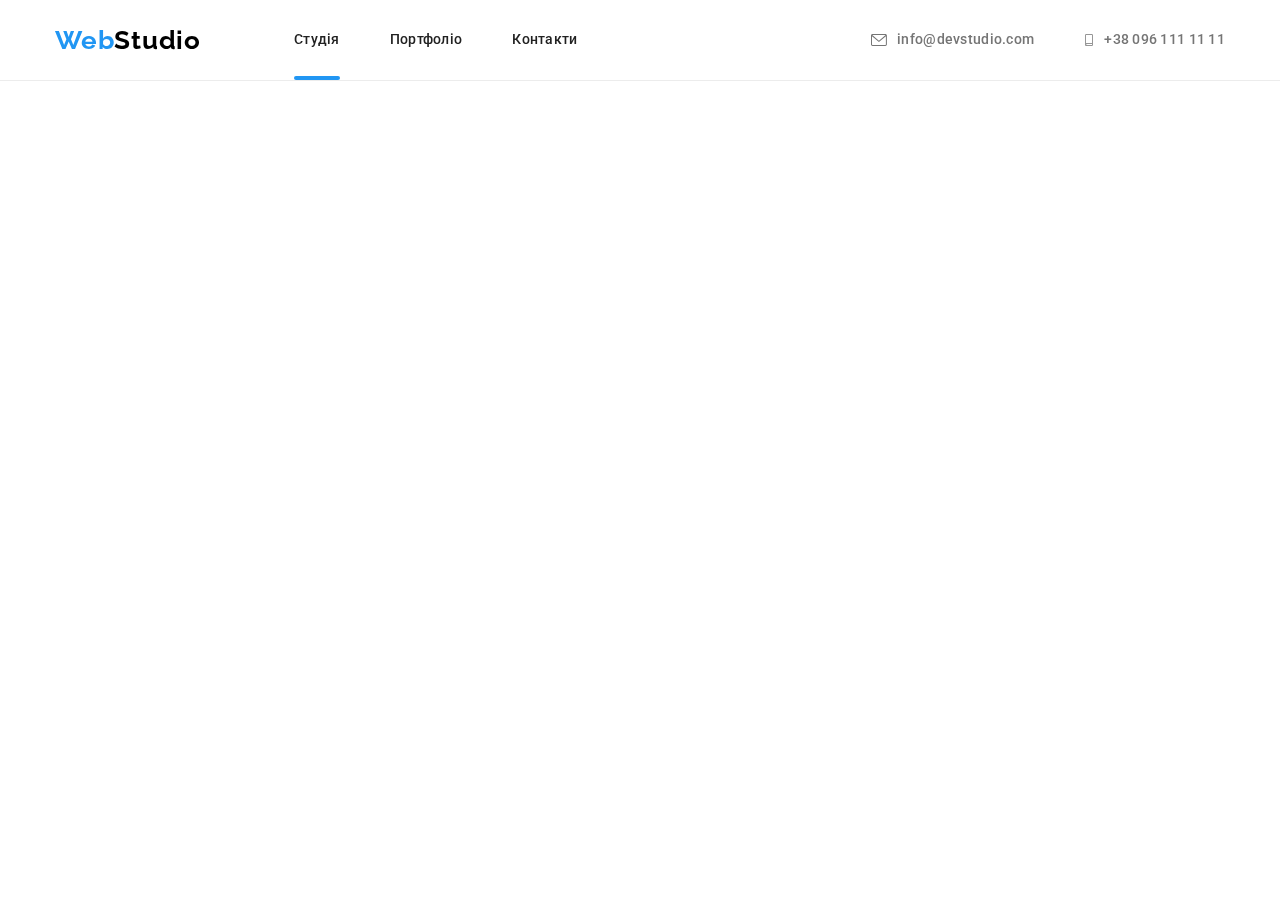
==== index.html @ d014c3df "12312" ====
<!DOCTYPE html>
<html lang="en">
  <head>
    <meta charset="UTF-8" />
    <meta http-equiv="X-UA-Compatible" content="IE=edge" />
    <meta name="viewport" content="width=device-width, initial-scale=1.0" />
    <title>WebStudio</title>
    <link
      href="https://cdnjs.cloudflare.com/ajax/libs/modern-normalize/1.1.0/modern-normalize.min.css"
      rel="stylesheet"
    />
    <!-- <link
      href="https://fonts.googleapis.com/css2?family=Playfair+Display&family=Raleway:wght@700&family=Roboto:wght@400;500;700;900&display=swap"
      rel="stylesheet"
    /> -->
    <link href="https://unpkg.com/aos@2.3.1/dist/aos.css" rel="stylesheet">
    <link rel="stylesheet" href="./assets/main.min.css" />
  </head>
  <body>
    <!-- шапка -->
    <header class="header" data-aos="fade-down">
      <div class="container">
        <nav class="nav">
          <a href="/" class="logo"
            ><span class="logo__color">Web</span>Studio
          </a>
          <button class="nav__button" type="button" modal-header-open>
            <svg width="40" height="40">
              <use href="./images/symbol-defs.svg#menu-icon"></use>
            </svg>
          </button>
          <ul class="nav__list">
            <li class="nav__item">
              <a href="./index.html" class="nav__link nav__link-active"
                >Студія</a
              >
            </li>
            <li class="nav__item">
              <a href="./pages/portfolio.html" class="nav__link">Портфоліо</a>
            </li>
            <li class="nav__item">
              <a href="#contacts" class="nav__link">Контакти</a>
            </li>
          </ul>
        </nav>
        <ul class="contacts">
          <li class="contacts__item">
            <a href="mailto:info@devstudio.com" class="contacts__link">
              <svg class="contacts__icon" width="16" height="12">
                <use href="./img/symbol-defs.svg#icon-envelope"></use>
              </svg>
              <span class="contacts__text">info@devstudio.com</span>
            </a>
          </li>
          <li class="contacts__item">
            <a href="tel:+380961111111" class="contacts__link">
              <svg class="contacts__icon" width="10" height="12">
                <use href="./img/symbol-defs.svg#icon-smartphone"></use>
              </svg>
              <span class="contacts__text">+38 096 111 11 11</span>
            </a>
          </li>
        </ul>
        <div class="mob-menu backdrop is-hidden" header-modal>
          <div class="container">
            <button type="button" class="btn-close" modal-header-close>
              <svg class="modal-close-icon" width="40" height="40">
                <use href="./img/symbol-defs.svg#icon-close"></use>
              </svg>
            </button>
            <ul class="mob-menu-list">
              <li class="mob-menu-list__item">
                <a href="./index.html" class="mob-menu-list__link">Студия</a>
              </li>
              <li class="mob-menu-list__item">
                <a href="./peges/portfolio.html" class="mob-menu-list__link"
                  >Портфолио</a
                >
              </li>
              <li class="mob-menu-list__item">
                <a href="" class="mob-menu-list__link">Контакты</a>
              </li>
            </ul>
            <ul class="mob-menu-contacts">
              <li class="mob-menu-contacts__item">
                <a
                  href=""
                  class="mob-menu-contacts__link mob-menu-contacts__link_size_big"
                  >+38 096 111 11 11</a
                >
              </li>
              <li class="mob-menu-contacts__item">
                <a
                  href=""
                  class="mob-menu-contacts__link mob-menu-contacts__link_size_small"
                  >info@devstudio.com</a
                >
              </li>
            </ul>
            <ul class="mob-menu-social">
              <li class="mob-menu-social__item">
                <a href="" class="mob-menu-social__link">Instagram</a>
              </li>
              <li class="mob-menu-social__item">
                <a href="" class="mob-menu-social__link">Twitter</a>
              </li>
              <li class="mob-menu-social__item">
                <a href="" class="mob-menu-social__link">Facebook</a>
              </li>
              <li class="mob-menu-social__item">
                <a href="" class="mob-menu-social__link">LinkedIn</a>
              </li>
            </ul>
          </div>
        </div>
      </div>
    </header>
    <!-- основной контент -->
    <main>
      <!-- секция герой -->
      <!-- <section class="hero" data-aos="fade-left">
        <div class="container">
          <h1 class="hero__title">Ефективні рішення для вашого бізнесу</h1>
          <button type="button" class="hero__button" data-modal-open>
            Замовити послугу
          </button>
        </div>
      </section> -->
      <!-- почему мы -->
      <!-- <section class="benefits" data-aos="fade-down-left">
        <div class="container">
          <h2 class="benefits__uptitle visually-hidden">Почему мы</h2>
          <ul class="benefits__list">
            <li class="benefits__item">
              <div class="benefits__icon">
                <svg class="icon__antenna" width="70" height="70">
                  <use href="./img/symbol-defs.svg#icon-antenna"></use>
                </svg>
              </div>
              <h3 class="benefits__title">УВАГА ДО ДЕТАЛЕЙ</h3>
              <p class="benefits__description">
                Ідейні міркування, і навіть початок повсякденної роботи з
                формування позиції.
              </p>
            </li>
            <li class="benefits__item">
              <div class="benefits__icon">
                <svg class="icon__clock" width="70" height="70">
                  <use href="./img/symbol-defs.svg#icon-clock"></use>
                </svg>
              </div>
              <h3 class="benefits__title">ПУНКТУАЛЬНІСТЬ</h3>
              <p class="benefits__description">
                Завдання організації, особливо рамки і місце навчання кадрів
                тягне у себе.
              </p>
            </li>
            <li class="benefits__item">
              <div class="benefits__icon">
                <svg class="icon__diagram" width="70" height="70">
                  <use href="./img/symbol-defs.svg#icon-diagram"></use>
                </svg>
              </div>
              <h3 class="benefits__title">ПЛАНУВАННЯ</h3>
              <p class="benefits__description">
                Так само консультація з широким активом значною мірою зумовлює.
              </p>
            </li>
            <li class="benefits__item">
              <div class="benefits__icon">
                <svg class="icon__astronaut" width="70" height="70">
                  <use href="./img/symbol-defs.svg#icon-astronaut"></use>
                </svg>
              </div>
              <h3 class="benefits__title">СУЧАСНІ ТЕХНОЛОГІЇ</h3>
              <p class="benefits__description">
                Значимість цих проблем настільки очевидна, що реалізація
                планових завдань.
              </p>
            </li>
          </ul>
        </div>
      </section> -->
      <!-- чем мы занимаемся -->
      <!-- <section class="work" data-aos="fade-down-left">
        <div class="container">
          <h2 class="work__title">Чим ми займаємося</h2>
          <ul class="work__list">
            <li class="work__item">
              <div class="work__text__posicion">
                <h3 class="work__text">Десктопні додатки</h3>
              </div>
             <img src="./img/tablet.jpg" alt="">
            </li>
            <li class="work__item">
              <div class="work__text__posicion">
                <h3 class="work__text">Мобільні додатки</h3>
              </div>
             <img src="./img/tel.jpg" alt="">
            </li>
            <li class="work__item">
              <div class="work__text__posicion">
                <h3 class="work__text">Дизайнерські рішення</h3>
              </div>
              <img src="./img/tablet.jpg" alt="">
            </li>
          </ul>
        </div>
      </section> -->
      <!-- наша команда -->
      <!-- <section class="team" data-aos="fade-down-left">
        <div class="container">
          <h2 class="team__title">Наша команда</h2>
          <ul class="team__list">
            <li class="team__item">
              <img src="./img/igor.jpg" alt="">
              <div class="team__card">
                <h3 class="team__name">Ігор Дем'яненко</h3>
                <p class="team__function">Product Designer</p>
                <ul class="social">
                  <li class="social__item">
                    <a href="#" class="social__link">
                      <svg class="social__icon" width="20" height="20">
                        <use
                          href="./img/symbol-defs.svg#icon-instagram"
                        ></use>
                      </svg>
                    </a>
                  </li>
                  <li class="social__item">
                    <a href="#" class="social__link">
                      <svg class="social__icon" width="20" height="20">
                        <use href="./img/symbol-defs.svg#icon-twitter"></use>
                      </svg>
                    </a>
                  </li>
                  <li class="social__item">
                    <a href="#" class="social__link">
                      <svg class="social__icon" width="20" height="20">
                        <use
                          href="./img/symbol-defs.svg#icon-facebook"
                        ></use>
                      </svg>
                    </a>
                  </li>
                  <li class="social__item">
                    <a href="#" class="social__link">
                      <svg class="social__icon" width="20" height="20">
                        <use
                          href="./img/symbol-defs.svg#icon-linkedin"
                        ></use>
                      </svg>
                    </a>
                  </li>
                </ul>
              </div>
            </li>
            <li class="team__item">
              <img
                class="team__photo"
                src="./img/olya.jpg"
                alt="frontend-developer"
              />
              <div class="team__card">
                <h3 class="team__name">Ольга Рєпіна</h3>
                <p class="team__function">Frontend Developer</p>
                <ul class="social">
                  <li class="social__item">
                    <a href="#" class="social__link"
                      ><svg class="social__icon" width="20" height="20">
                        <use
                          href="./img/symbol-defs.svg#icon-instagram"
                        ></use>
                      </svg>
                    </a>
                  </li>
                  <li class="social__item">
                    <a href="#" class="social__link"
                      ><svg class="social__icon" width="20" height="20">
                        <use href="./img/symbol-defs.svg#icon-twitter"></use>
                      </svg>
                    </a>
                  </li>
                  <li class="social__item">
                    <a href="#" class="social__link"
                      ><svg class="social__icon" width="20" height="20">
                        <use
                          href="./img/symbol-defs.svg#icon-facebook"
                        ></use>
                      </svg>
                    </a>
                  </li>
                  <li class="social__item">
                    <a href="#" class="social__link"
                      ><svg class="social__icon" width="20" height="20">
                        <use
                          href="./img/symbol-defs.svg#icon-linkedin"
                        ></use>
                      </svg>
                    </a>
                  </li>
                </ul>
              </div>
            </li>
            <li class="team__item">
              <img
                class="team__photo"
                src="./img/mikola.jpg"
                alt="marketing"
              />
              <div class="team__card">
                <h3 class="team__name">Микола Тарасов</h3>
                <p class="team__function">Marketing</p>
                <ul class="social">
                  <li class="social__item">
                    <a href="#" class="social__link"
                      ><svg class="social__icon" width="20" height="20">
                        <use
                          href="./img/symbol-defs.svg#icon-instagram"
                        ></use>
                      </svg>
                    </a>
                  </li>
                  <li class="social__item">
                    <a href="#" class="social__link"
                      ><svg class="social__icon" width="20" height="20">
                        <use href="./img/symbol-defs.svg#icon-twitter"></use>
                      </svg>
                    </a>
                  </li>
                  <li class="social__item">
                    <a href="#" class="social__link"
                      ><svg class="social__icon" width="20" height="20">
                        <use
                          href="./img/symbol-defs.svg#icon-facebook"
                        ></use>
                      </svg>
                    </a>
                  </li>
                  <li class="social__item">
                    <a href="#" class="social__link"
                      ><svg class="social__icon" width="20" height="20">
                        <use
                          href="./img/symbol-defs.svg#icon-linkedin"
                        ></use>
                      </svg>
                    </a>
                  </li>
                </ul>
              </div>
            </li>
            <li class="team__item">
              <img
                class="team__photo"
                src="./img/mihailo.jpg"
                alt="ui-designer"
                width="270"
              />
              <div class="team__card">
                <h3 class="team__name">Михайло Єрмаков</h3>
                <p class="team__function">UI Designer</p>
                <ul class="social">
                  <li class="social__item">
                    <a href="#" class="social__link"
                      ><svg class="social__icon" width="20" height="20">
                        <use
                          href="./img/symbol-defs.svg#icon-instagram"
                        ></use>
                      </svg>
                    </a>
                  </li>
                  <li class="social__item">
                    <a href="#" class="social__link"
                      ><svg class="social__icon" width="20" height="20">
                        <use href="./img/symbol-defs.svg#icon-twitter"></use>
                      </svg>
                    </a>
                  </li>
                  <li class="social__item">
                    <a href="#" class="social__link"
                      ><svg class="social__icon" width="20" height="20">
                        <use
                          href="./img/symbol-defs.svg#icon-facebook"
                        ></use>
                      </svg>
                    </a>
                  </li>
                  <li class="social__item">
                    <a href="#" class="social__link"
                      ><svg class="social__icon" width="20" height="20">
                        <use
                          href="./img/symbol-defs.svg#icon-linkedin"
                        ></use>
                      </svg>
                    </a>
                  </li>
                </ul>
              </div>
            </li>
          </ul>
        </div>

         наши клиенты -->
      </section> 

      <!-- наши клиенты -->
      <!-- <section class="clients" data-aos="fade-down-left">
        <div class="container">
          <h2 class="clients__title">Постійні клієнти</h2>
          <ul class="clients__list">
            <li class="clients__item">
              <a href="#" class="clients__link">
                <svg class="clients__icon">
                  <use href="./img/symbol-defs.svg#icon-ya_co"></use>
                </svg>
              </a>
            </li>
            <li class="clients__item">
              <a href="#" class="clients__link">
                <svg class="clients__icon">
                  <use href="./img/symbol-defs.svg#icon-here"></use>
                </svg>
              </a>
            </li>
            <li class="clients__item">
              <a href="#" class="clients__link">
                <svg class="clients__icon">
                  <use href="./img/symbol-defs.svg#icon-company"></use>
                </svg>
              </a>
            </li>
            <li class="clients__item">
              <a href="#" class="clients__link">
                <svg class="clients__icon">
                  <use href="./img/symbol-defs.svg#icon-foster"></use>
                </svg>
              </a>
            </li>
            <li class="clients__item">
              <a href="#" class="clients__link">
                <svg class="clients__icon">
                  <use href="./img/symbol-defs.svg#icon-brand"></use>
                </svg>
              </a>
            </li>
            <li class="clients__item">
              <a href="#" class="clients__link">
                <svg class="clients__icon">
                  <use href="./img/symbol-defs.svg#icon-tag_line"></use>
                </svg>
              </a>
            </li>
          </ul>
        </div>
      </section>
    </main> -->
    <!-- подвал -->
    <!-- <footer data-aos="fade-down-left">
      <div class="container">
        <div class="footer-section">
          <a href="/" class="logo__footer"
            ><span class="web__color">Web</span>Studio
          </a>
          <address class="footer-nav">
            <a
              href="https://www.google.com/maps/place/%D0%B1%D1%83%D0%BB.+%D0%9B%D0%B5%D1%81%D0%B8+%D0%A3%D0%BA%D1%80%D0%B0%D0%B8%D0%BD%D0%BA%D0%B8,+26,+%D0%9A%D0%B8%D0%B5%D0%B2,+02000/@50.4265807,30.5383858,17z/data=!3m1!4b1!4m5!3m4!1s0x40d4cf0e033ecbe9:0x57a4dffefec77da0!8m2!3d50.4265807!4d30.5383858"
              target="_blank"
              rel="noopener noreferrer"
              class="footer-nav__address"
              >м. Київ, пр-т Лесі Українки, 26
            </a>

            <ul id="contacts">
              <li class="footer-nav__mailto">
                <a href="mailto:info@devstudio.com" class="footer-nav__contact"
                  >info@devstudio.com</a
                >
              </li>
              <li class="footer-nav__mailto">
                <a href="tel:+380961111111" class="footer-nav__contact"
                  >+38 096 111 11 11</a
                >
              </li>
            </ul>
          </address>
        </div>
        <div class="socials">
          <h3 class="socials__title">приєднуйтесь</h3>
          <ul class="socials__list">
            <li class="socials__item">
              <a href="#" class="socials__link"
                ><svg class="socials__icon" width="20" height="20">
                  <use href="./img/symbol-defs.svg#icon-instagram"></use>
                </svg>
              </a>
            </li>
            <li class="socials__item">
              <a href="#" class="socials__link"
                ><svg class="socials__icon" width="20" height="20">
                  <use href="./img/symbol-defs.svg#icon-twitter"></use>
                </svg>
              </a>
            </li>
            <li class="socials__item">
              <a href="#" class="socials__link"
                ><svg class="socials__icon" width="20" height="20">
                  <use href="./img/symbol-defs.svg#icon-facebook"></use>
                </svg>
              </a>
            </li>
            <li class="socials__item">
              <a href="#" class="socials__link"
                ><svg class="socials__icon" width="20" height="20">
                  <use href="./img/symbol-defs.svg#icon-linkedin"></use>
                </svg>
              </a>
            </li>
          </ul>
        </div>
        <div class="form">
          <h3 class="form__title">Підпишіться на розсилку</h3>
          <form class="form__block">
            <input class="form__input" type="text" placeholder="E-mail" />
            <button class="form__button" type="submit">
              Підписатися
              <svg class="form__send">
                <use href="./img/symbol-defs.svg#icon-send"></use>
              </svg>
            </button>
          </form>
        </div>
      </div>
    </footer> -->

    <!-- модальное окно -->
    <!-- <div class="backdrop is-hidden" data-modal>
      <div class="modal">
        <p class="modal__description">Залиште свої дані, ми вам передзвонимо</p>
        <form class="modal__form">
          <div class="modal__field">
            <label class="modal__obiect" for="user-name">Ім'я</label>
            <input
              class="modal__input"
              type="text"
              name="user-name"
              id="user-name"
            />
            <svg class="modal__icon" width="18" height="18">
              <use href="./img/symbol-defs.svg#icon-person"></use>
            </svg>
          </div>

          <div class="modal__field">
            <label class="modal__obiect" for="tel">Телефон</label>
            <input class="modal__input" type="tel" name="tel" id="tel" />
            <svg class="modal__icon" width="18" height="18">
              <use href="./img/symbol-defs.svg#icon-phone"></use>
            </svg>
          </div>

          <div class="modal__field">
            <label class="modal__obiect" for="email">Пошта</label>
            <input class="modal__input" type="text" name="email" id="email" />
            <svg class="modal__icon" width="18" height="18">
              <use href="./img/symbol-defs.svg#icon-email"></use>
            </svg>
          </div>
          <label class="modal__obiect" for="coment">Коментар</label>
          <textarea
            class="modal__textarea"
            name="feedback"
            placeholder="Введіть текст"
            id="coment"
          ></textarea>
          <div class="modal__agreement">
            <label class="modal__label" for="user-check">
              <input
                class="modal__checkbox visually-hidden"
                type="checkbox"
                name="user-check"
                id="user-check"
              />
              <span class="modal__check">
                <svg class="modal__ico" width="11" height="8">
                  <use href="./img/symbol-defs.svg#icon-vector"></use>
                </svg>
              </span>
              <span> Погоджуюся з розсилкою та приймаю </span>
            </label>
            <a class="modal__text" href="#">Умови договору</a>
          </div>
          <button class="modal__button" type="submit">Отправить</button>
        </form>
        <button class="modal__close" data-modal-close>
          <svg class="modal__close-icon" width="18" height="18">
            <use href="./img/symbol-defs.svg#icon-close"></use>
          </svg>
        </button>
      </div>
    </div> -->
    <script src="./js/modal-header.js"></script>
    <script src="./js/modal.js"></script>
    <script src="https://unpkg.com/aos@2.3.1/dist/aos.js"></script>
    <script>
      AOS.init();
    </script>
  </body>
</html>
---- assets/main.min.css ----
@import"https://fonts.googleapis.com/css2?family=Playfair+Display&family=Raleway:wght@700&family=Roboto:wght@400;500;700;900&display=swap";body{font-family:"Roboto";color:var(--body-text-color)}ul{list-style:none;padding:0;margin:0}a{text-decoration:none}h1,h2,h3,p,ul{margin:0;padding:0}img{display:block;max-width:100%;width:100%;height:100%}.container{max-width:1200px;margin-right:auto;margin-left:auto;padding-right:15px;padding-left:15px}@media screen and (min-width: 480px){.container{width:480px}}@media screen and (min-width: 768px){.container{width:768px}}@media screen and (min-width: 1200px){.container{width:1200px}}.visually-hidden{position:absolute;white-space:nowrap;width:1px;height:1px;overflow:hidden;border:0;padding:0;clip:rect(0 0 0 0);-webkit-clip-path:inset(50%);clip-path:inset(50%);margin:-1px}.header .container{display:flex;height:80px;align-items:center;justify-content:center}@media screen and (min-width: 768px){.header .container{justify-content:space-between}}@media screen and (min-width: 1200px){.header .container{display:flex;height:80px;align-items:center;justify-content:center}}.header .container .btn-open{border:none;background-color:#fff;fill:#212121}@media screen and (min-width: 768px){.header .container .btn-open{display:none}}.header .container .btn-open:hover svg{fill:#2196f3}.header{border-bottom:1px solid #ececec}.nav{width:100%;display:flex;align-items:center;justify-content:space-between}@media screen and (min-width: 768px){.nav{display:flex;width:auto}}.nav__button{display:block;margin-left:auto;border:none;background-color:#fff}@media screen and (min-width: 768px){.nav__button{display:none}}.nav__list{display:none;align-items:center;margin-left:73px}@media screen and (min-width: 768px){.nav__list{display:flex}}@media screen and (min-width: 1200px){.nav__list{margin-left:93px}}.nav__item{margin-right:50px}@media screen and (min-width: 768px){.nav__item{font-weight:500;font-size:14px;line-height:1.14;letter-spacing:.02em;color:#212121}}.nav__item:last-child{margin-right:0}.nav__link{font-weight:500;font-size:14px;line-height:1.14;letter-spacing:.02em;color:#212121;transition:color 250ms cubic-bezier(0.4, 0, 0.2, 1);position:relative;cursor:pointer}.nav__link-active::after{content:"";position:absolute;width:100%;height:4px;top:45px;left:0;background-color:#2196f3;border-radius:2px;display:flex;align-items:center;justify-content:center}.nav__link:hover,.nav__link:focus{color:#2196f3}.logo{display:block;margin-right:auto;font-family:"Raleway";font-weight:700;font-size:26px;line-height:1.19;letter-spacing:.03em;color:#000}.logo__color{color:#2196f3}.contacts{display:none;align-items:center;margin-left:auto}@media screen and (min-width: 768px){.contacts{display:block;margin-left:73px}}@media screen and (min-width: 1200px){.contacts{display:flex;margin-left:auto}}.contacts__icon{margin-right:10px;fill:currentColor}.contacts__item{display:flex;align-items:center}@media screen and (min-width: 768px){.contacts__item:first-child{margin-right:0;margin-bottom:10px}}@media screen and (min-width: 1200px){.contacts__item:first-child{margin-right:50px;margin-bottom:0}}.contacts__link{display:flex;align-items:center;color:#757575;transition:color 250ms cubic-bezier(0.4, 0, 0.2, 1)}.contacts__link:hover,.contacts__link:focus{color:#2196f3}.contacts__text{font-weight:500;font-size:14px;line-height:1.14;letter-spacing:.02em}.mob-menu{position:fixed;width:100vw;height:100vh;left:0;top:0;z-index:1}.mob-menu .container{position:relative;height:100vh;width:100vw;display:flex;flex-direction:column;justify-content:start;padding:48px 0 48px 40px;background-color:#fff}.mob-menu.is-hidden{opacity:0;pointer-events:none}.menu-open{background:unset;border:none;font-size:26px}.mob-menu-list{margin-bottom:auto;margin-right:auto}.mob-menu-list__item:not(:last-child){margin-bottom:36px}.mob-menu-list__item:hover{fill:#2196f3}.mob-menu-list__link{font-weight:500;font-size:40px;line-height:1.18;text-align:center;letter-spacing:.02em;text-decoration:none;color:#212121}.mob-menu-list__link:hover{color:#2196f3}.btn-close{position:absolute;border:none;background-color:#fff;top:10px;right:15px}.btn-close:hover{fill:#2196f3}.mob-menu-contacts{margin-bottom:64px;margin-right:auto}.mob-menu-contacts__item:not(:last-child){margin-bottom:32px}.mob-menu-contacts__link{font-weight:500;letter-spacing:.02em;color:#757575;text-decoration:none}.mob-menu-contacts__link:hover{color:#2196f3}.mob-menu-contacts__link_size_big{font-size:34px;line-height:1.18}.mob-menu-contacts__link_size_small{font-size:24px;line-height:1.17}.mob-menu-social{display:flex;margin-right:auto}.mob-menu-social__link{font-weight:500;font-size:18px;line-height:1.22;letter-spacing:.02em;color:#2196f3;text-decoration:none}.mob-menu-social__item:not(:last-child){margin-right:10px;display:flex}.mob-menu-social__item:not(:last-child)::after{content:"";height:100%;width:1px;background-color:rgba(33,33,33,.2);display:block;margin-left:10px}.hero{text-align:center;background-image:linear-gradient(rgba(47, 48, 58, 0.4), rgba(47, 48, 58, 0.4)),url("../img/hero.webp")}.hero .container{padding-top:118px;padding-bottom:118px}@media screen and (min-width: 768px){.hero{background-image:linear-gradient(rgba(47, 48, 58, 0.4), rgba(47, 48, 58, 0.4)),url("../img/hero.webp")}.hero .container{padding-right:200px;padding-left:200px}}@media screen and (min-width: 1200px){.hero{text-align:center;background-image:linear-gradient(rgba(47, 48, 58, 0.4), rgba(47, 48, 58, 0.4)),url("../img/hero.webp")}.hero .container{padding-top:200px;padding-bottom:200px}}.hero__title{font-weight:900;font-size:26px;line-height:1.62;text-align:center;letter-spacing:.06em;text-transform:uppercase;margin-bottom:30px;color:#fff}@media screen and (min-width: 1200px){.hero__title{font-size:44px;line-height:1.36}}.hero__button{font-weight:700;font-size:16px;line-height:1.88;display:flex;align-items:center;margin:0 auto;letter-spacing:.06em;border:none;border-radius:4px;background-color:#2196f3;color:#f5f4fa;padding:10px 24px;box-shadow:0px 4px 4px rgba(0,0,0,.15);transition:background-color 250ms cubic-bezier(0.4, 0, 0.2, 1);cursor:pointer}@media screen and (min-width: 1200px){.hero__button{padding:10px 32px}}.hero__button:hover,.hero__button:focus{background-color:#2196f3}.benefits{padding-top:60px;padding-bottom:60px}@media screen and (min-width: 1200px){.benefits{padding-top:94px;padding-bottom:94px}}.benefits__icon{max-width:450px;height:120px;display:flex;align-items:center;justify-content:center;margin-bottom:30px;background:#f5f4fa;border-radius:4px}@media screen and (min-width: 768px){.benefits__icon{max-width:354px;display:flex;align-items:center;justify-content:center}}@media screen and (min-width: 1200px){.benefits__icon{max-width:270px;display:flex;align-items:center;justify-content:center}}@media screen and (min-width: 768px){.benefits__list{display:flex;flex-wrap:wrap}}.benefits__item{width:100%}@media screen and (max-width: 767px){.benefits__item:not(:last-child){margin-bottom:30px}}@media screen and (min-width: 768px){.benefits__item{width:354px;margin-right:30px;margin-bottom:30px}}@media screen and (min-width: 1200px){.benefits__item{width:270px;margin-bottom:0}}.benefits__item:nth-child(2n){margin-right:0}@media screen and (min-width: 1200px){.benefits__item:nth-child(2n){margin-right:30px}}@media screen and (min-width: 768px){.benefits__item:last-child{margin-bottom:0}}@media screen and (min-width: 768px){.benefits__item:nth-child(3){margin-bottom:0}}@media screen and (min-width: 1200px){.benefits{margin-right:0}.benefits__item:nth-child(3){margin-right:30px}.benefits__item:last-child{margin-right:0}}.benefits__title{font-weight:700;font-size:14px;line-height:1.14;margin-bottom:10px;text-align:center}@media screen and (min-width: 768px){.benefits__title{text-align:left}}.benefits__description{font-size:14px;line-height:1.71;letter-spacing:.03em;color:#757575}.work{display:none}@media screen and (min-width: 1200px){.work{display:flex;padding-bottom:94px}}.work__title{font-weight:700;font-size:36px;line-height:1.16;text-align:center;letter-spacing:.03em;margin-bottom:50px}.work__list{display:flex}.work__text__posicion{position:absolute;left:0;bottom:0;width:100%;height:70px;background:rgba(47,48,58,.8);display:flex;align-items:center;justify-content:center}.work__text{font-size:14px;line-height:16px;text-align:center;letter-spacing:.03em;text-transform:uppercase;color:#fff}.work__item{margin-right:30px;position:relative}@media screen and (min-width: 1200px){.work__item{margin-right:30px;position:relative}}.work__item:last-child{margin-right:0}.team{padding-top:60px;padding-bottom:60px;background-color:#f5f4fa}@media screen and (min-width: 1200px){.team{padding-top:94px;padding-bottom:94px}}.team__title{font-weight:700;font-size:28px;line-height:1.18;text-align:center;letter-spacing:.03em;margin-bottom:30px}@media screen and (min-width: 1200px){.team__title{font-weight:700;font-size:36px;line-height:1.16;text-align:center;letter-spacing:.03em;margin-bottom:50px}}@media screen and (min-width: 768px){.team__list{display:flex;flex-wrap:wrap;gap:30px}}.team__item{background-color:#fff;flex-direction:column;display:flex}@media screen and (max-width: 767px){.team__item:not(:last-child){margin-bottom:30px}}@media screen and (min-width: 768px){.team__item{width:calc((100% - 30px)/2)}}@media screen and (min-width: 1200px){.team__item{width:calc((100% - 90px)/4)}}.team__photo{width:100%}@media screen and (min-width: 768px){.team__photo{width:354px}}@media screen and (min-width: 1200px){.team__photo{width:270px}}.team__card{padding-top:30px;padding-bottom:30px;box-shadow:0px 1px 3px rgba(0,0,0,.12),0px 1px 1px rgba(0,0,0,.14),0px 2px 1px rgba(0,0,0,.2);border-radius:0px 0px 4px 4px}.team__name{font-weight:500;font-size:16px;line-height:1.19;text-align:center;letter-spacing:.03em;padding-bottom:10px}.team__function{font-size:16px;line-height:1.19;text-align:center;letter-spacing:.03em;color:#757575}.social{display:flex;align-items:center;justify-content:center;margin-top:16px}.social__item{margin-right:10px}.social__item:last-child{margin-right:0}.social__link{display:flex;align-items:center;justify-content:center;padding:12px;border-radius:50%;fill:#afb1b8;transition:background-color 250ms cubic-bezier(0.4, 0, 0.2, 1),fill 250ms cubic-bezier(0.4, 0, 0.2, 1)}.social__link:hover,.social__link:focus{background-color:#2196f3;fill:#fff}.social__icon:hover,.social__icon:focus{fill:#fff}.clients{padding-top:60px;padding-bottom:60px;text-align:center}@media screen and (min-width: 768px){.clients{display:flex;flex-wrap:wrap}}@media screen and (min-width: 1200px){.clients{padding-top:94px;padding-bottom:94px;text-align:center}}.clients__title{font-weight:700;font-size:28px;line-height:1.18;text-align:center;letter-spacing:.03em;color:#212121;margin-bottom:30px}@media screen and (min-width: 1200px){.clients__title{font-size:36px;line-height:1.16;margin-bottom:50px}}.clients__list{display:flex;flex-wrap:wrap;justify-content:center}.clients__link{display:flex;align-items:center;justify-content:center;width:100%;height:92px;border:1px solid #afb1b8;border-radius:4px;fill:#afb1b8;transition:border-color 250ms cubic-bezier(0.4, 0, 0.2, 1),fill 250ms cubic-bezier(0.4, 0, 0.2, 1);cursor:pointer}.clients__item{width:calc((100% - 60px)/2)}.clients__item:not(:last-child){margin-bottom:30px}.clients__item:nth-child(5){margin-bottom:0}.clients__item:nth-child(2n){margin-left:30px}@media screen and (min-width: 768px){.clients__item{width:calc((100% - 60px)/3);margin-right:30px}.clients__item:nth-child(2n){margin-left:0}.clients__item:nth-child(3n){margin-right:0}.clients__item:nth-child(3){margin-bottom:0}.clients__item:nth-child(4){margin-bottom:0}}@media screen and (min-width: 1200px){.clients__item{width:calc((100% - 150px)/6);margin-bottom:0}.clients__item:nth-child(3){margin-right:30px}.clients__item:last-child{margin-right:0}.clients__item:nth-child(1){margin-bottom:0}.clients__item:nth-child(2){margin-bottom:0}}.clients__link:hover,.clients__link:focus{border-color:#2196f3;fill:#2196f3}.clients__icon{width:106px;height:60px}footer{background-color:#2f303a;padding-top:60px;padding-bottom:60px}@media screen and (min-width: 768px){footer .container{display:flex;flex-wrap:wrap;justify-content:center}}.footer-section{text-align:center}@media screen and (min-width: 768px){.footer-section{text-align:center}}@media screen and (min-width: 1200px){.footer-section{text-align:left}}.logo__footer{font-family:"Raleway";font-weight:700;font-size:26px;line-height:1.19;letter-spacing:.03em;color:#fff}.web__color{color:#2196f3}.footer-nav{margin-top:20px}.footer-nav__mailto{margin-top:9px;margin-bottom:9px}@media screen and (min-width: 768px){.footer-nav__mailto{text-align:center;margin-left:auto;margin-right:auto}}@media screen and (min-width: 1200px){.footer-nav__mailto{text-align:left}}.footer-nav__mailto:last-child{margin-bottom:0}.footer-nav__contact{font-size:14px;line-height:1.71;letter-spacing:.03em;font-style:normal;color:rgba(255,255,255,.6)}.footer-nav__address{font-size:14px;line-height:1.71;letter-spacing:.03em;font-style:normal;color:#fff}.socials{text-align:center;margin-top:60px}@media screen and (min-width: 768px){.socials{text-align:center;margin-left:165px;margin-top:0}}@media screen and (min-width: 1200px){.socials{text-align:left;margin-left:70px}}.socials__title{font-weight:700;font-size:14px;line-height:1.14;letter-spacing:.03em;text-transform:uppercase;color:#fff;margin-bottom:20px}.socials__list{display:flex;align-items:center;justify-content:center}.socials__item{margin-right:10px}.socials__item:last-child{margin-right:0}.socials__link{border-radius:50%;background-color:rgba(255,255,255,.1);padding:12px;display:flex;align-items:center;justify-content:center;fill:#fff;transition:background-color 250ms cubic-bezier(0.4, 0, 0.2, 1)}.socials__link:hover,.socials__link:focus{background-color:#2196f3;fill:#fff}.form{text-align:center;margin-top:60px}@media screen and (min-width: 1200px){.form{text-align:left;margin-left:93px;margin-top:0}}@media screen and (min-width: 1200px){.form__block{display:flex}}.form__title{font-weight:700;font-size:14px;line-height:1.14;letter-spacing:.03em;text-transform:uppercase;color:#fff;margin-bottom:20px}@media screen and (min-width: 1200px){.form__title{font-weight:700;font-size:14px;line-height:1.14;letter-spacing:.03em;text-transform:uppercase;color:#fff;margin-bottom:20px}}.form__input{margin-right:12px;padding-left:16px;width:100%;height:50px;border:1px solid rgba(255,255,255,.3);filter:drop-shadow(0px 4px 4px rgba(0, 0, 0, 0.15));border-radius:4px;background-color:#2f303a;color:#fff}@media screen and (min-width: 768px){.form__input{width:450px}}@media screen and (min-width: 1200px){.form__input{margin-right:12px;padding-left:16px;width:358px;height:50px;border:1px solid rgba(255,255,255,.3);filter:drop-shadow(0px 4px 4px rgba(0, 0, 0, 0.15));border-radius:4px;background-color:#2f303a;color:#fff}}.form__input:hover,.form__input:focus{border-color:#2196f3}.form__button{width:200px;height:50px;background-color:#2196f3;box-shadow:0px 4px 4px rgba(0,0,0,.15);border-radius:4px;border:none;font-weight:700;font-size:16px;line-height:1.87;letter-spacing:.06em;color:#fff;display:flex;align-items:center;justify-content:center;margin-right:auto;margin-left:auto;margin-top:20px}@media screen and (min-width: 1200px){.form__button{margin-top:0;width:200px;height:50px;background-color:#2196f3;box-shadow:0px 4px 4px rgba(0,0,0,.15);border-radius:4px;border:none;font-weight:700;font-size:16px;line-height:1.87;letter-spacing:.06em;color:#fff;display:flex;align-items:center;justify-content:center}}.form__send{width:24px;height:24px;background-color:#2196f3;fill:#fff;margin-left:10px}.backdrop.is-hidden{opacity:0;visibility:hidden;pointer-events:none}.backdrop.is-hidden .modal{transform:translate(-50%, -50%) scale(0.6)}.backdrop{position:fixed;top:0;left:0;width:100%;height:100%;opacity:1;visibility:visible;transition:opacity 250ms linear,visibility 250ms linear;background-color:rgba(0,0,0,.2)}.modal{position:absolute;top:50%;left:50%;transform:translate(-50%, -50%) scale(1);width:450px;height:609px;background-color:#fff;transition:transform 250ms linear;padding:40px;background-color:#fff;box-shadow:0px 1px 3px rgba(0,0,0,.12),0px 1px 1px rgba(0,0,0,.14),0px 2px 1px rgba(0,0,0,.2);border-radius:4px}@media screen and (min-width: 1200px){.modal{width:528px;height:581px}}.modal__description{font-weight:700;font-size:20px;line-height:1.5;text-align:center;letter-spacing:.03em;color:#212121;display:flex;align-items:center;justify-content:center}@media screen and (min-width: 1200px){.modal__description{line-height:1.15}}.modal__form{display:flex;flex-direction:column;margin-top:12px}.modal__field{margin-bottom:10px;position:relative}.modal__obiect{display:block;margin-bottom:4px;font-size:12px;line-height:1.16;letter-spacing:.01em;color:#757575}.modal__obiect:nth-child(4){margin-bottom:0}.modal__input{width:100%;height:40px;padding:11px 12px 11px 42px;border:1px solid rgba(33,33,33,.2);border-radius:4px;outline:rgba(0,0,0,0);cursor:pointer;transition:border-color 250ms cubic-bezier(0.4, 0, 0.2, 1)}.modal__input:hover,.modal__input:focus{border-color:#2196f3}.modal__input:hover+.modal__icon,.modal__input:focus+.modal__icon{fill:#2196f3}.modal__textarea{display:block;margin-top:4px}.modal__icon{position:absolute;top:50%;left:12px;pointer-events:none;transition:border-color 250ms cubic-bezier(0.4, 0, 0.2, 1)}.modal__ico{opacity:0;fill:#fff}.modal__textarea{width:100%;height:120px;padding:11px 12px;border:1px solid rgba(33,33,33,.2);border-radius:4px;outline:rgba(0,0,0,0);margin-bottom:20px;resize:none;cursor:pointer;font-weight:400;font-size:12px;line-height:14px;letter-spacing:.01em;color:rgba(117,117,117,.5)}.modal__agreement{display:flex;align-items:center;justify-content:center;margin-bottom:30px}.modal__agreement__agreement span{font-size:12px}@media screen and (min-width: 1200px){.modal__agreement__agreement span{font-size:14px}}.modal__label{display:flex;align-items:center;font-size:12px;line-height:1.16;letter-spacing:.03em;color:#757575;margin-right:4px}@media screen and (min-width: 1200px){.modal__label{font-size:14px;line-height:1.71}}.modal__checkbox:checked+.modal__check{background-color:#2196f3;border:none}.modal__checkbox:checked+.modal__check .modal__ico{opacity:1}.modal__text{-webkit-text-decoration-line:underline;text-decoration-line:underline;color:#2196f3;font-size:12px}@media screen and (min-width: 1200px){.modal__text{font-size:14px}}.modal__check{display:flex;align-items:center;justify-content:center;width:16px;height:15px;border:2px solid #212121;border-radius:3px;margin-left:12px;margin-right:8px}.modal__button{width:200px;height:50px;display:block;margin-right:auto;margin-left:auto;background-color:#188ce8;box-shadow:0px 4px 4px rgba(0,0,0,.15);border-radius:4px;border:none;align-items:center;text-align:center;letter-spacing:.06em;line-height:1.87;color:#fff;cursor:pointer}.modal__close-icon{fill:#212121;transition:fill 250ms cubic-bezier(0.4, 0, 0.2, 1)}.modal__close{position:absolute;width:30px;height:30px;right:8px;top:8px;border-radius:50%;background-color:#fff;border:1px solid rgba(0,0,0,.1);display:flex;align-items:center;justify-content:center;transition:border-color 250ms cubic-bezier(0.4, 0, 0.2, 1);cursor:pointer}.modal__close:hover{border-color:#2196f3}.modal__close:hover .modal__close{fill:#2196f3}.portfolio{padding-top:60px;padding-bottom:60px}@media screen and (min-width: 1200px){.portfolio{padding-top:94px;padding-bottom:94px}}@media screen and (min-width: 76px){.services{display:flex;flex-wrap:wrap;row-gap:15px;margin-bottom:30px;-moz-column-gap:8px;column-gap:8px}}@media screen and (min-width: 768px){.services{justify-content:center}}@media screen and (min-width: 1200px){.services{margin-bottom:50px}}.services__item{max-width:450px}@media screen and (min-width: 768px){.services__item{max-width:354px}}@media screen and (min-width: 1200px){.services__item{max-width:370px}}.services__item:last-child{margin-right:0}.services__button{font-family:"Roboto";font-weight:500;font-size:16px;line-height:1.62;text-align:center;letter-spacing:.03em;color:#212121;background-color:#f5f4fa;border-radius:4px;border:none;cursor:pointer;padding:6px 22px;transition:color 250ms cubic-bezier(0.4, 0, 0.2, 1),background-color 250ms cubic-bezier(0.4, 0, 0.2, 1)}.services__button:hover,.services__button:focus{color:#fff;background-color:#2196f3;border-radius:4px}.collage{display:flex;flex-wrap:wrap;gap:30px;justify-content:center}@media screen and (min-width: 768px){.collage{justify-content:space-between}}.collage__item{width:100%}@media screen and (min-width: 768px){.collage__item{width:calc((100% - 30px)/2);max-width:354px}}@media screen and (min-width: 1200px){.collage__item{width:calc((100% - 60px)/3);max-width:370px}}.collage__item:hover,.collage__item:focus{box-shadow:0px 1px 1px rgba(0,0,0,.12),0px 4px 4px rgba(0,0,0,.06),1px 4px 6px rgba(0,0,0,.16)}.collage__link:hover .collage__text{transform:translateY(0)}.collage__wrap{position:relative;overflow:hidden}.collage__photo{width:100%}@media screen and (min-width: 768px){.collage__photo{width:100%}}.collage__text{position:absolute;top:0;left:0;width:100%;height:100%;font-size:18px;line-height:1.56;letter-spacing:.03em;padding:24px;color:#fff;background-color:rgba(33,150,243,.9);display:flex;align-items:center;transform:translateY(100%);transition:transform 250ms cubic-bezier(0.4, 0, 0.2, 1)}.collage__frame{padding:20px 24px;border-left:1px solid #eee;border-right:1px solid #eee;border-bottom:1px solid #eee;flex-grow:1}.collage__title{font-weight:700;font-size:18px;line-height:2;letter-spacing:.06em;color:#212121}.collage__description{font-size:16px;line-height:1.88;letter-spacing:.03em;margin-top:4px;color:#757575}.collage__link{display:flex;flex-direction:column;height:100%}/*# sourceMappingURL=main.min.css.map */
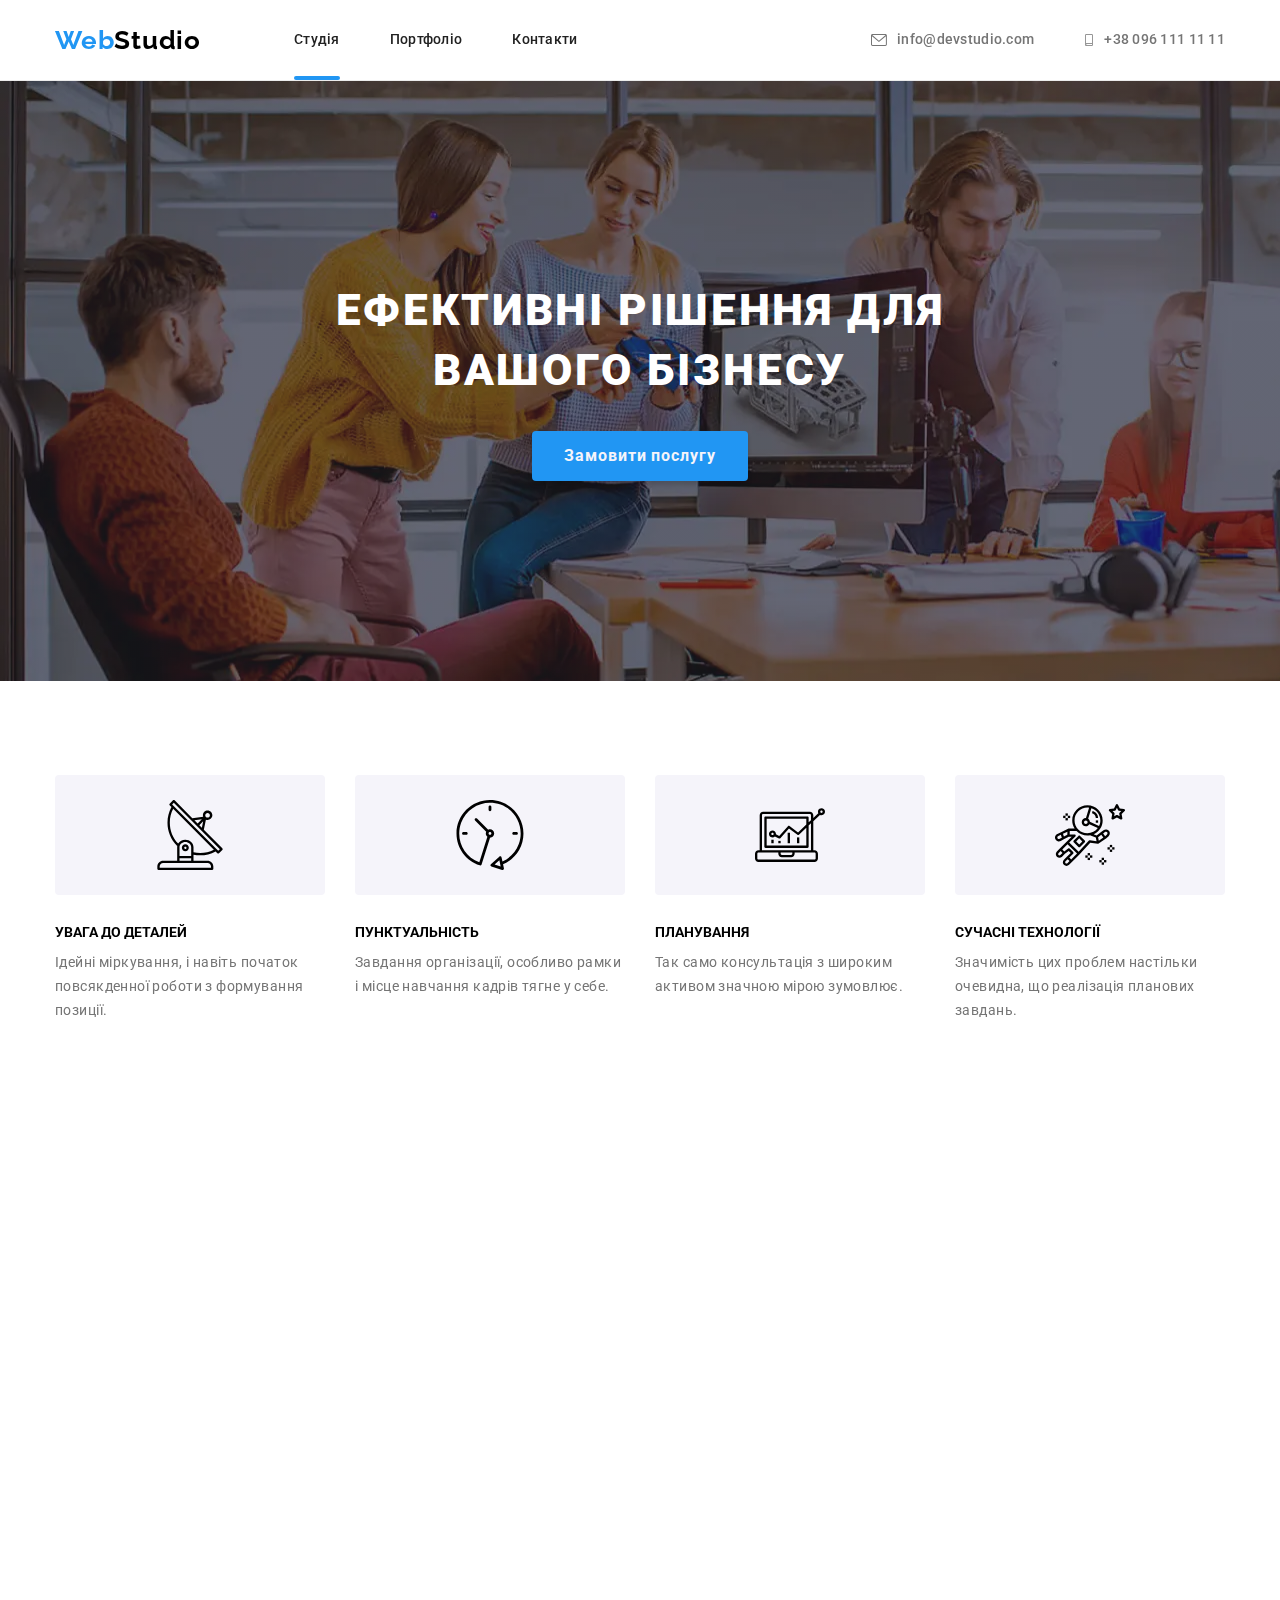
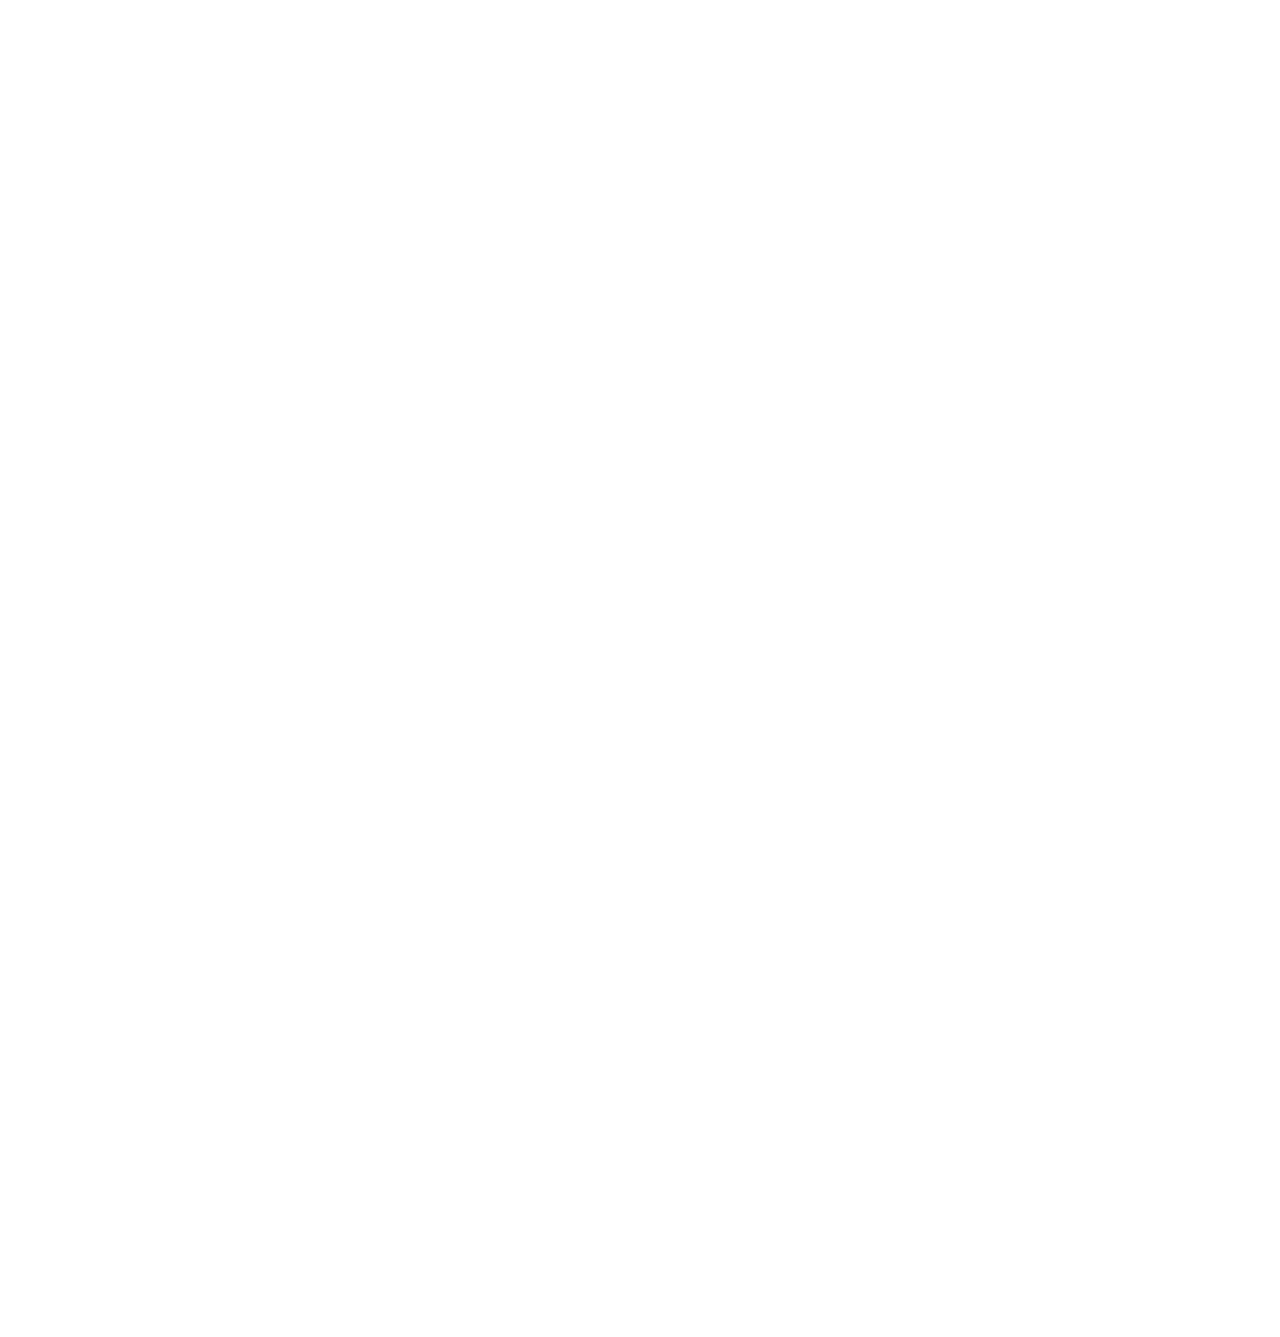
==== commit cf9a4a07: "321321123" ====
--- a/index.html
+++ b/index.html
@@ -26,7 +26,7 @@
           </a>
           <button class="nav__button" type="button" modal-header-open>
             <svg width="40" height="40">
-              <use href="./images/symbol-defs.svg#menu-icon"></use>
+              <use href="./img/symbol-defs.svg#icon-menu"></use>
             </svg>
           </button>
           <ul class="nav__list">
@@ -70,15 +70,15 @@
             </button>
             <ul class="mob-menu-list">
               <li class="mob-menu-list__item">
-                <a href="./index.html" class="mob-menu-list__link">Студия</a>
+                <a href="./index.html" class="mob-menu-list__link">Студія</a>
               </li>
               <li class="mob-menu-list__item">
                 <a href="./peges/portfolio.html" class="mob-menu-list__link"
-                  >Портфолио</a
+                  >Портфоліо</a
                 >
               </li>
               <li class="mob-menu-list__item">
-                <a href="" class="mob-menu-list__link">Контакты</a>
+                <a href="" class="mob-menu-list__link">Контакти</a>
               </li>
             </ul>
             <ul class="mob-menu-contacts">
@@ -117,17 +117,17 @@
     </header>
     <!-- основной контент -->
     <main>
-      <!-- секция герой -->
-      <!-- <section class="hero" data-aos="fade-left">
+      <!-- секция герой  -->
+    <section class="hero" data-aos="fade-left">
         <div class="container">
           <h1 class="hero__title">Ефективні рішення для вашого бізнесу</h1>
           <button type="button" class="hero__button" data-modal-open>
             Замовити послугу
           </button>
         </div>
-      </section> -->
-      <!-- почему мы -->
-      <!-- <section class="benefits" data-aos="fade-down-left">
+      </section>
+       <!-- почему мы  -->
+      <section class="benefits" data-aos="fade-down-left">
         <div class="container">
           <h2 class="benefits__uptitle visually-hidden">Почему мы</h2>
           <ul class="benefits__list">
@@ -180,9 +180,9 @@
             </li>
           </ul>
         </div>
-      </section> -->
+      </section>
       <!-- чем мы занимаемся -->
-      <!-- <section class="work" data-aos="fade-down-left">
+      <section class="work" data-aos="fade-down-left">
         <div class="container">
           <h2 class="work__title">Чим ми займаємося</h2>
           <ul class="work__list">
@@ -206,9 +206,9 @@
             </li>
           </ul>
         </div>
-      </section> -->
+      </section>
       <!-- наша команда -->
-      <!-- <section class="team" data-aos="fade-down-left">
+      <section class="team" data-aos="fade-down-left">
         <div class="container">
           <h2 class="team__title">Наша команда</h2>
           <ul class="team__list">
@@ -398,13 +398,13 @@
               </div>
             </li>
           </ul>
-        </div>
+        </div> 
 
-         наши клиенты -->
+       
       </section> 
 
       <!-- наши клиенты -->
-      <!-- <section class="clients" data-aos="fade-down-left">
+      <section class="clients" data-aos="fade-down-left">
         <div class="container">
           <h2 class="clients__title">Постійні клієнти</h2>
           <ul class="clients__list">
@@ -453,9 +453,9 @@
           </ul>
         </div>
       </section>
-    </main> -->
+    </main>
     <!-- подвал -->
-    <!-- <footer data-aos="fade-down-left">
+    <footer data-aos="fade-down-left">
       <div class="container">
         <div class="footer-section">
           <a href="/" class="logo__footer"
@@ -530,10 +530,10 @@
           </form>
         </div>
       </div>
-    </footer> -->
+    </footer>
 
     <!-- модальное окно -->
-    <!-- <div class="backdrop is-hidden" data-modal>
+    <div class="backdrop is-hidden" data-modal>
       <div class="modal">
         <p class="modal__description">Залиште свої дані, ми вам передзвонимо</p>
         <form class="modal__form">
@@ -597,7 +597,7 @@
           </svg>
         </button>
       </div>
-    </div> -->
+    </div>
     <script src="./js/modal-header.js"></script>
     <script src="./js/modal.js"></script>
     <script src="https://unpkg.com/aos@2.3.1/dist/aos.js"></script>
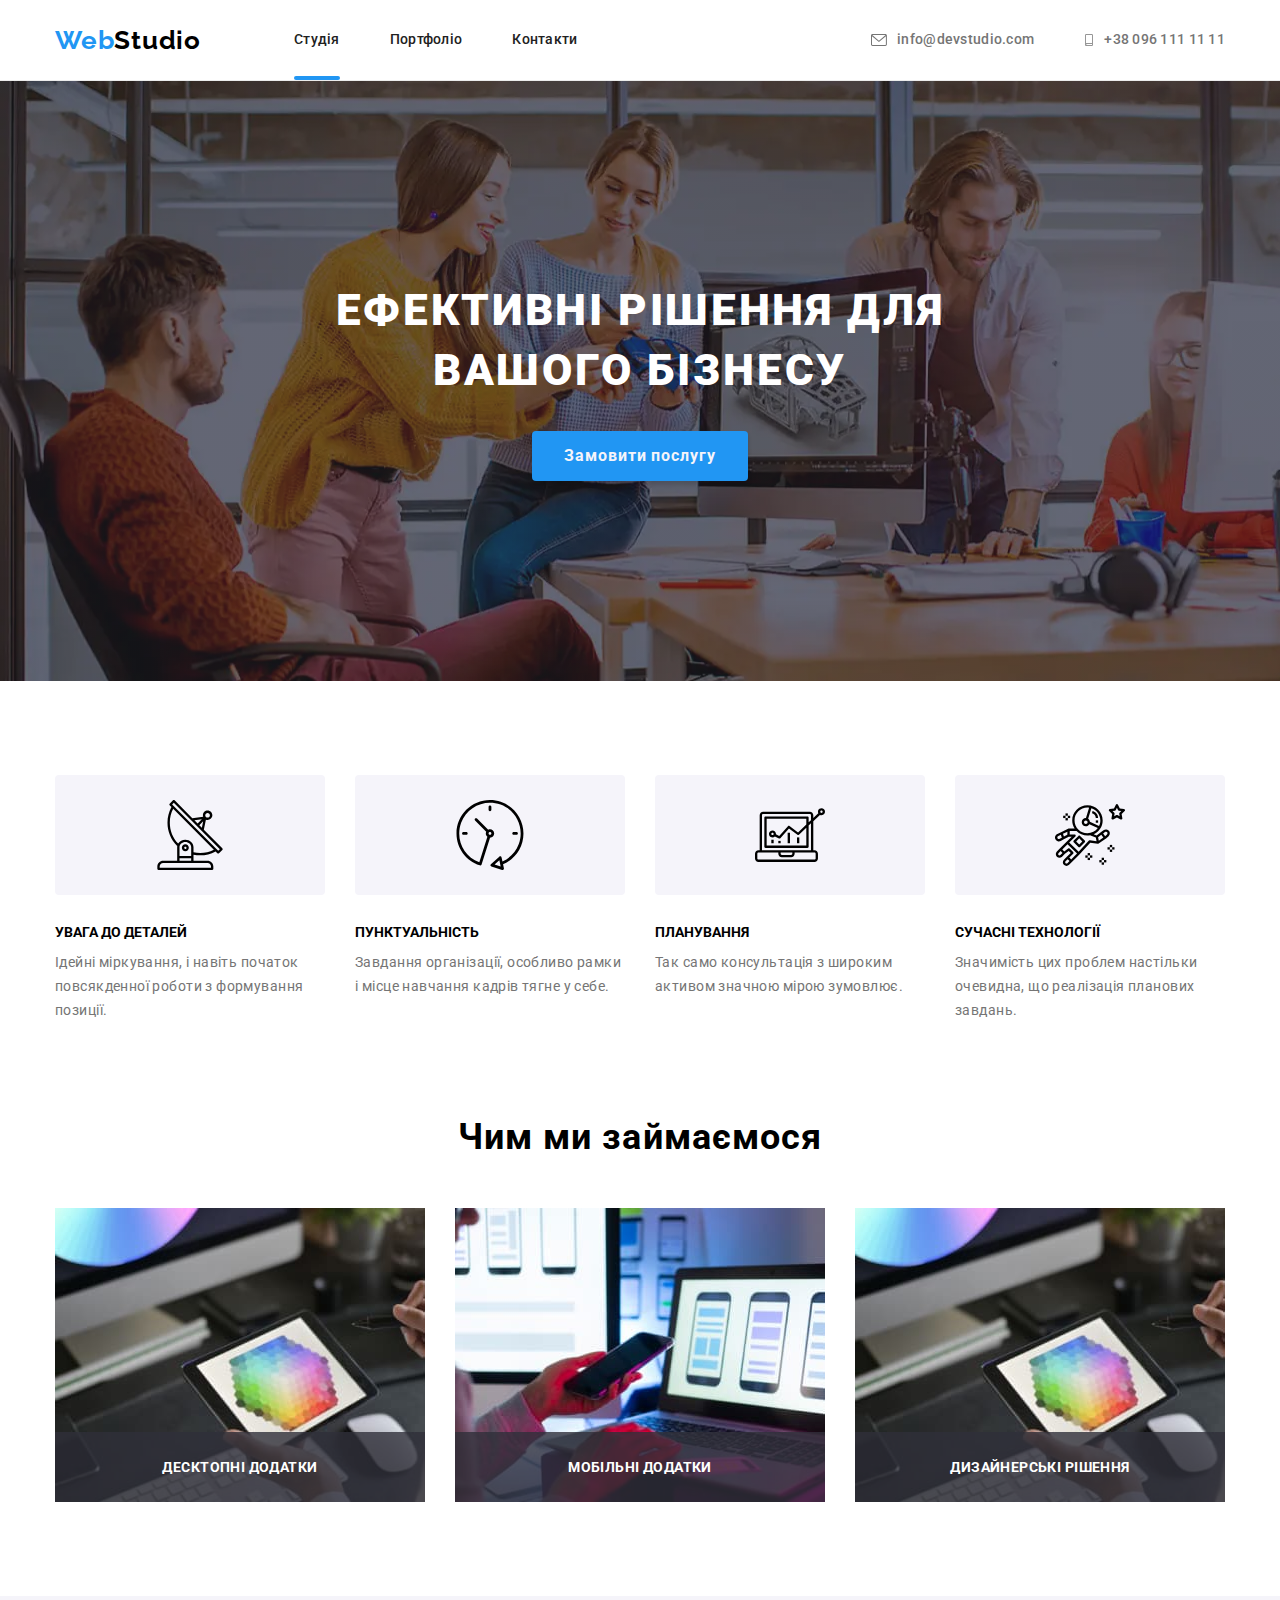
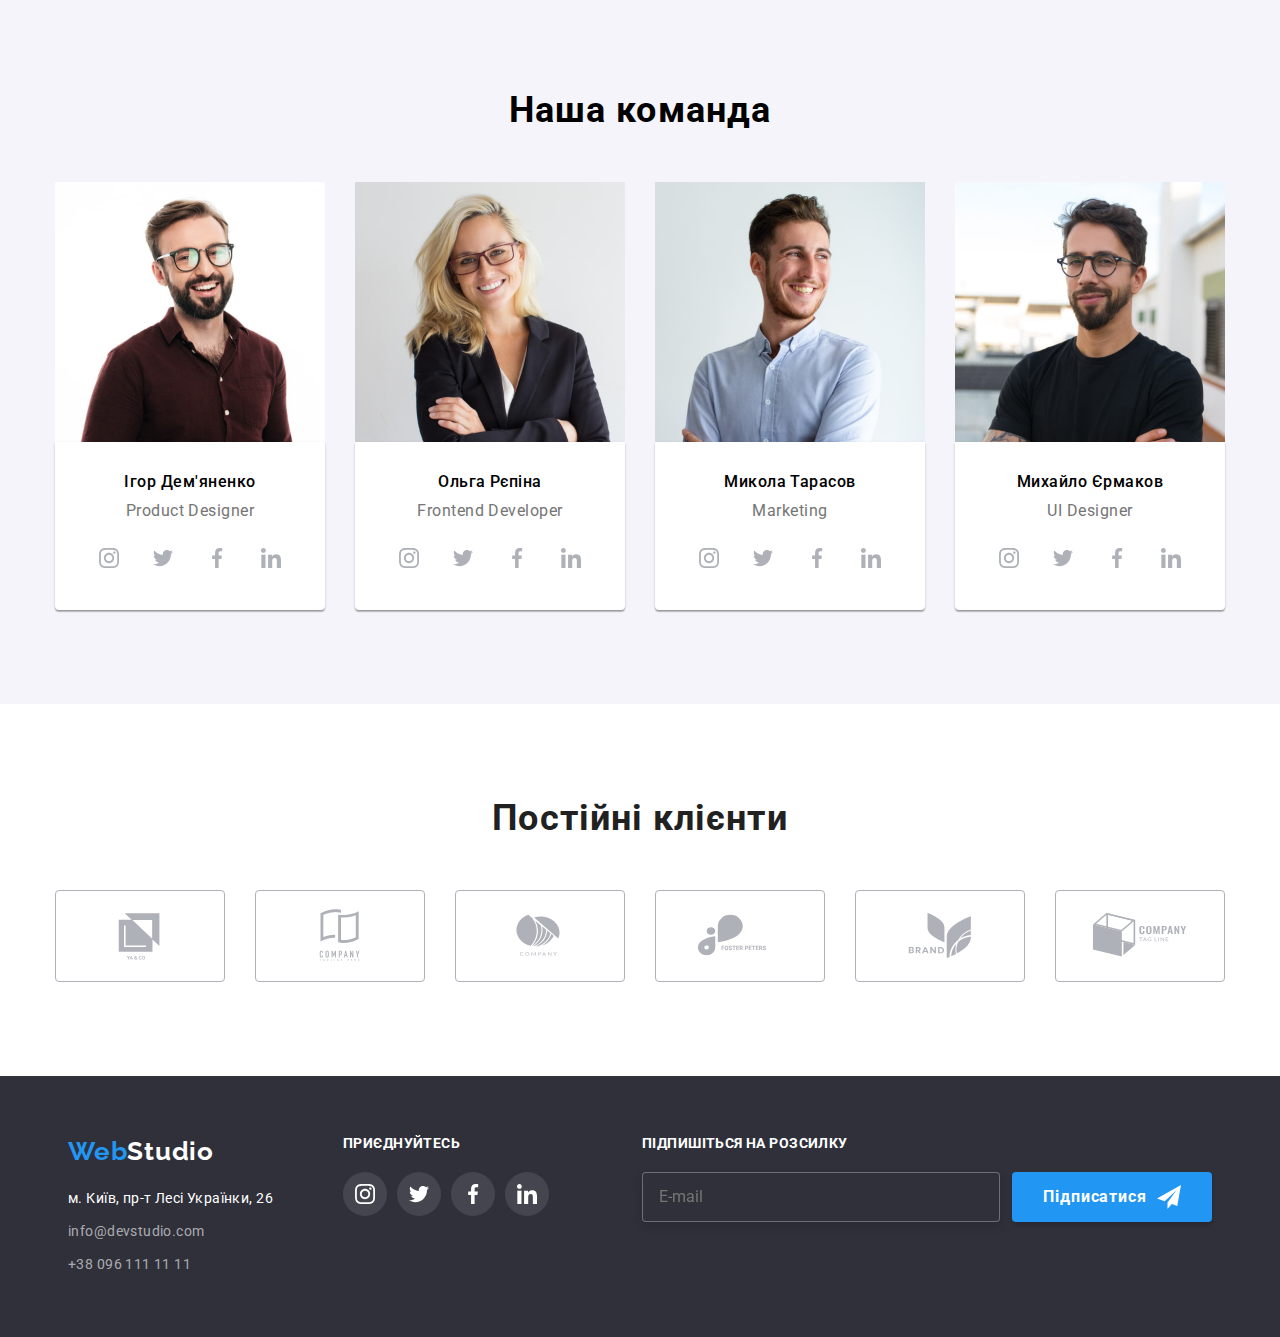
==== commit 7677c2cb: "12312" ====
--- a/index.html
+++ b/index.html
@@ -18,7 +18,7 @@
   </head>
   <body>
     <!-- шапка -->
-    <header class="header" data-aos="fade-down">
+    <header class="header">
       <div class="container">
         <nav class="nav">
           <a href="/" class="logo"
@@ -118,7 +118,7 @@
     <!-- основной контент -->
     <main>
       <!-- секция герой  -->
-    <section class="hero" data-aos="fade-left">
+    <section class="hero">
         <div class="container">
           <h1 class="hero__title">Ефективні рішення для вашого бізнесу</h1>
           <button type="button" class="hero__button" data-modal-open>
@@ -127,7 +127,7 @@
         </div>
       </section>
        <!-- почему мы  -->
-      <section class="benefits" data-aos="fade-down-left">
+      <section class="benefits">
         <div class="container">
           <h2 class="benefits__uptitle visually-hidden">Почему мы</h2>
           <ul class="benefits__list">
@@ -182,7 +182,7 @@
         </div>
       </section>
       <!-- чем мы занимаемся -->
-      <section class="work" data-aos="fade-down-left">
+      <section class="work">
         <div class="container">
           <h2 class="work__title">Чим ми займаємося</h2>
           <ul class="work__list">
@@ -208,7 +208,7 @@
         </div>
       </section>
       <!-- наша команда -->
-      <section class="team" data-aos="fade-down-left">
+      <section class="team" >
         <div class="container">
           <h2 class="team__title">Наша команда</h2>
           <ul class="team__list">
@@ -398,13 +398,11 @@
               </div>
             </li>
           </ul>
-        </div> 
-
-       
+        </div>
       </section> 
 
       <!-- наши клиенты -->
-      <section class="clients" data-aos="fade-down-left">
+      <section class="clients" >
         <div class="container">
           <h2 class="clients__title">Постійні клієнти</h2>
           <ul class="clients__list">
@@ -455,7 +453,7 @@
       </section>
     </main>
     <!-- подвал -->
-    <footer data-aos="fade-down-left">
+    <footer>
       <div class="container">
         <div class="footer-section">
           <a href="/" class="logo__footer"
@@ -601,8 +599,5 @@
     <script src="./js/modal-header.js"></script>
     <script src="./js/modal.js"></script>
     <script src="https://unpkg.com/aos@2.3.1/dist/aos.js"></script>
-    <script>
-      AOS.init();
-    </script>
   </body>
 </html>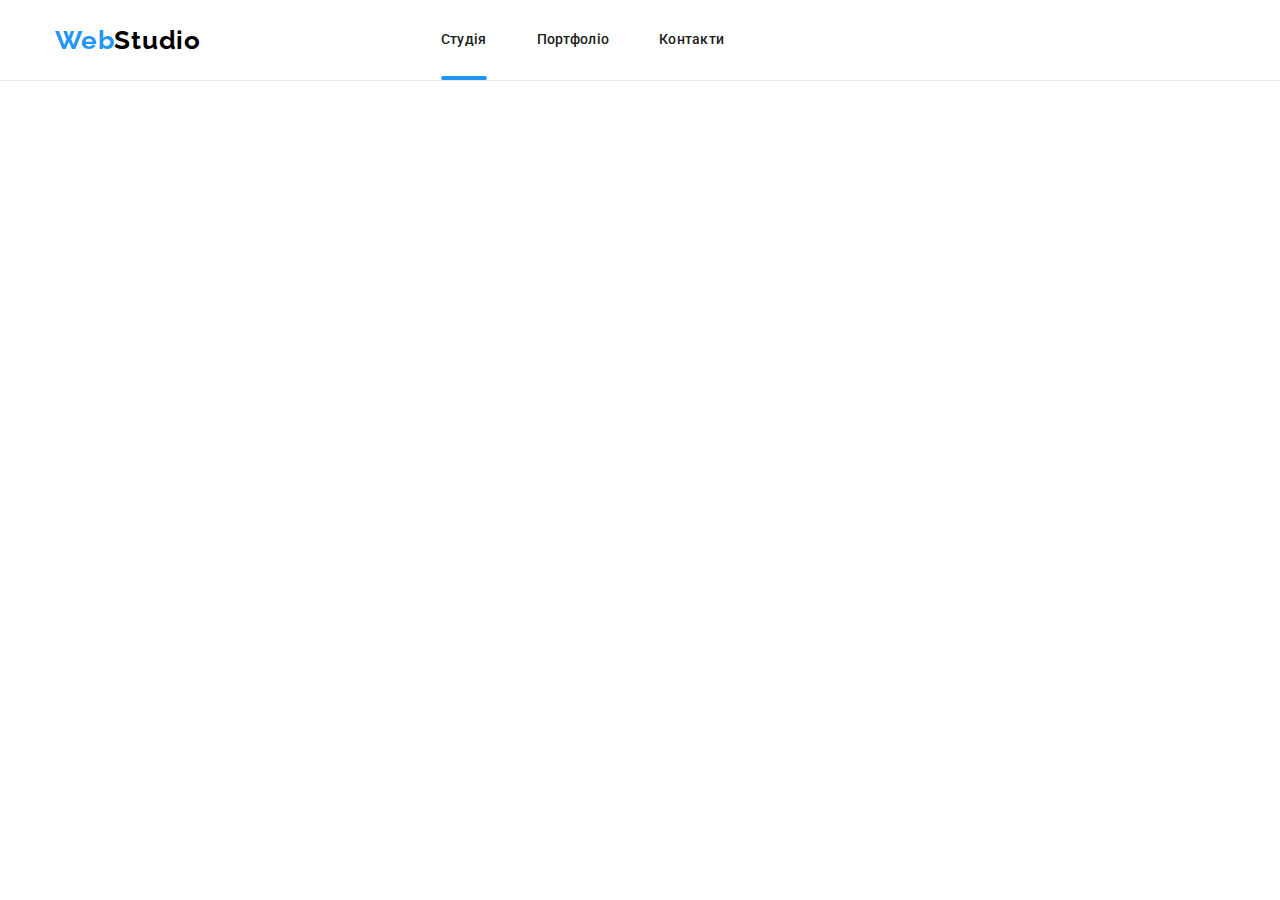
==== commit 3ef68b4d: "123" ====
--- a/index.html
+++ b/index.html
@@ -20,30 +20,28 @@
     <!-- шапка -->
     <header class="header">
       <div class="container">
-        <nav class="nav">
-          <a href="/" class="logo"
+        
+          <a href="./index.html" class="logo"
             ><span class="logo__color">Web</span>Studio
           </a>
-          <button class="nav__button" type="button" modal-header-open>
-            <svg width="40" height="40">
-              <use href="./img/symbol-defs.svg#icon-menu"></use>
-            </svg>
-          </button>
+          <nav class="nav">
           <ul class="nav__list">
             <li class="nav__item">
-              <a href="./index.html" class="nav__link nav__link-active"
-                >Студія</a
+              <a href="./index.html" class="nav__link nav__link-active">Студія</a>
+            </li>
+            <li class="nav__item">
+              <a
+                href="./pages/portfolio.html"
+                class="nav__link"
+                >Портфоліо</a
               >
-            </li>
-            <li class="nav__item">
-              <a href="./pages/portfolio.html" class="nav__link">Портфоліо</a>
             </li>
             <li class="nav__item">
               <a href="#contacts" class="nav__link">Контакти</a>
             </li>
           </ul>
         </nav>
-        <ul class="contacts">
+        <ul class="contacts" data-aos="fade-down-left">
           <li class="contacts__item">
             <a href="mailto:info@devstudio.com" class="contacts__link">
               <svg class="contacts__icon" width="16" height="12">
@@ -61,73 +59,21 @@
             </a>
           </li>
         </ul>
-        <div class="mob-menu backdrop is-hidden" header-modal>
-          <div class="container">
-            <button type="button" class="btn-close" modal-header-close>
-              <svg class="modal-close-icon" width="40" height="40">
-                <use href="./img/symbol-defs.svg#icon-close"></use>
-              </svg>
-            </button>
-            <ul class="mob-menu-list">
-              <li class="mob-menu-list__item">
-                <a href="./index.html" class="mob-menu-list__link">Студія</a>
-              </li>
-              <li class="mob-menu-list__item">
-                <a href="./peges/portfolio.html" class="mob-menu-list__link"
-                  >Портфоліо</a
-                >
-              </li>
-              <li class="mob-menu-list__item">
-                <a href="" class="mob-menu-list__link">Контакти</a>
-              </li>
-            </ul>
-            <ul class="mob-menu-contacts">
-              <li class="mob-menu-contacts__item">
-                <a
-                  href=""
-                  class="mob-menu-contacts__link mob-menu-contacts__link_size_big"
-                  >+38 096 111 11 11</a
-                >
-              </li>
-              <li class="mob-menu-contacts__item">
-                <a
-                  href=""
-                  class="mob-menu-contacts__link mob-menu-contacts__link_size_small"
-                  >info@devstudio.com</a
-                >
-              </li>
-            </ul>
-            <ul class="mob-menu-social">
-              <li class="mob-menu-social__item">
-                <a href="" class="mob-menu-social__link">Instagram</a>
-              </li>
-              <li class="mob-menu-social__item">
-                <a href="" class="mob-menu-social__link">Twitter</a>
-              </li>
-              <li class="mob-menu-social__item">
-                <a href="" class="mob-menu-social__link">Facebook</a>
-              </li>
-              <li class="mob-menu-social__item">
-                <a href="" class="mob-menu-social__link">LinkedIn</a>
-              </li>
-            </ul>
-          </div>
-        </div>
       </div>
     </header>
     <!-- основной контент -->
     <main>
-      <!-- секция герой  -->
-    <section class="hero">
+      <!-- секция герой -->
+      <!-- <section class="hero" data-aos="fade-left">
         <div class="container">
           <h1 class="hero__title">Ефективні рішення для вашого бізнесу</h1>
           <button type="button" class="hero__button" data-modal-open>
             Замовити послугу
           </button>
         </div>
-      </section>
-       <!-- почему мы  -->
-      <section class="benefits">
+      </section> -->
+      <!-- почему мы -->
+      <!-- <section class="benefits" data-aos="fade-down-left">
         <div class="container">
           <h2 class="benefits__uptitle visually-hidden">Почему мы</h2>
           <ul class="benefits__list">
@@ -180,9 +126,9 @@
             </li>
           </ul>
         </div>
-      </section>
+      </section> -->
       <!-- чем мы занимаемся -->
-      <section class="work">
+      <!-- <section class="work" data-aos="fade-down-left">
         <div class="container">
           <h2 class="work__title">Чим ми займаємося</h2>
           <ul class="work__list">
@@ -206,9 +152,9 @@
             </li>
           </ul>
         </div>
-      </section>
+      </section> -->
       <!-- наша команда -->
-      <section class="team" >
+      <!-- <section class="team" data-aos="fade-down-left">
         <div class="container">
           <h2 class="team__title">Наша команда</h2>
           <ul class="team__list">
@@ -399,10 +345,10 @@
             </li>
           </ul>
         </div>
-      </section> 
+      </section> -->
 
       <!-- наши клиенты -->
-      <section class="clients" >
+      <!-- <section class="clients" data-aos="fade-down-left">
         <div class="container">
           <h2 class="clients__title">Постійні клієнти</h2>
           <ul class="clients__list">
@@ -451,9 +397,9 @@
           </ul>
         </div>
       </section>
-    </main>
+    </main> -->
     <!-- подвал -->
-    <footer>
+    <!-- <footer data-aos="fade-down-left">
       <div class="container">
         <div class="footer-section">
           <a href="/" class="logo__footer"
@@ -528,10 +474,10 @@
           </form>
         </div>
       </div>
-    </footer>
+    </footer> -->
 
     <!-- модальное окно -->
-    <div class="backdrop is-hidden" data-modal>
+    <!-- <div class="backdrop is-hidden" data-modal>
       <div class="modal">
         <p class="modal__description">Залиште свої дані, ми вам передзвонимо</p>
         <form class="modal__form">
@@ -595,9 +541,12 @@
           </svg>
         </button>
       </div>
-    </div>
-    <script src="./js/modal-header.js"></script>
+    </div> -->
+    <!-- <script src="./js/modal-header.js"></script>
     <script src="./js/modal.js"></script>
     <script src="https://unpkg.com/aos@2.3.1/dist/aos.js"></script>
+    <script>
+      AOS.init();
+    </script> -->
   </body>
 </html>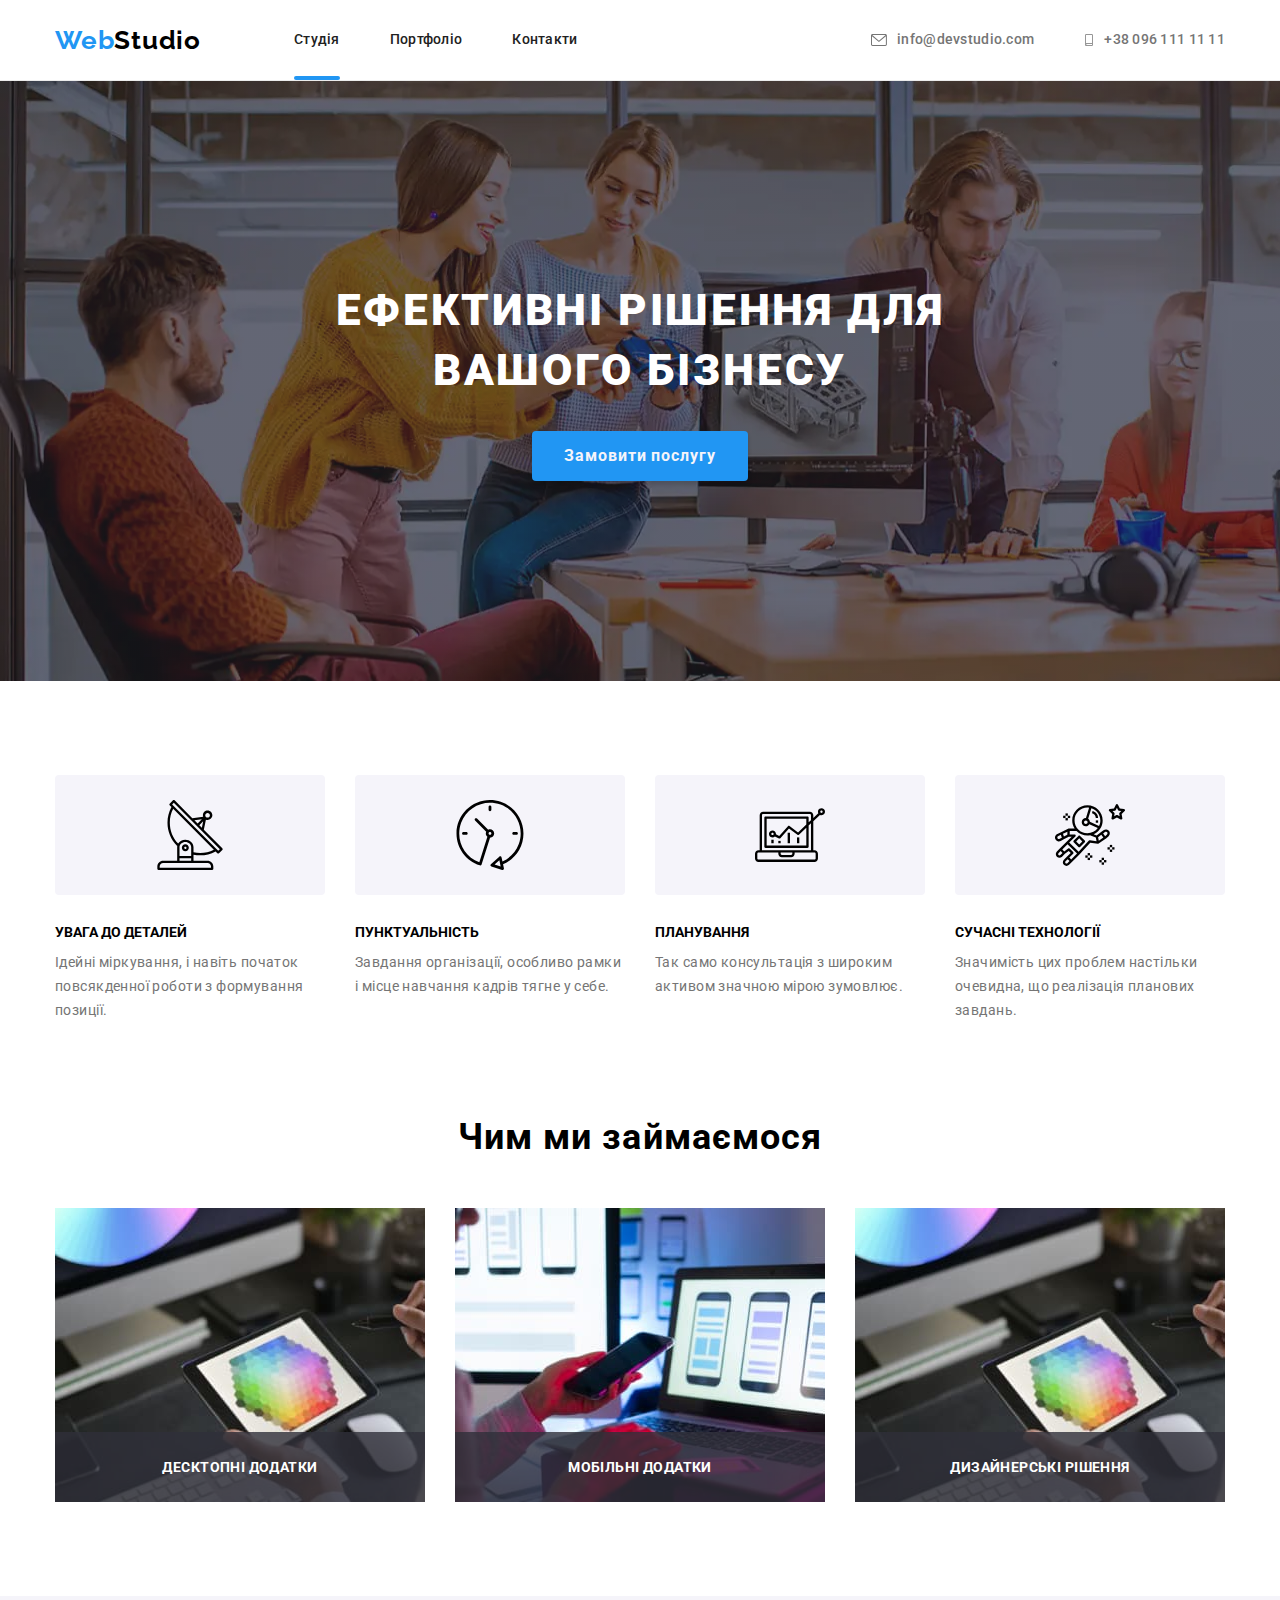
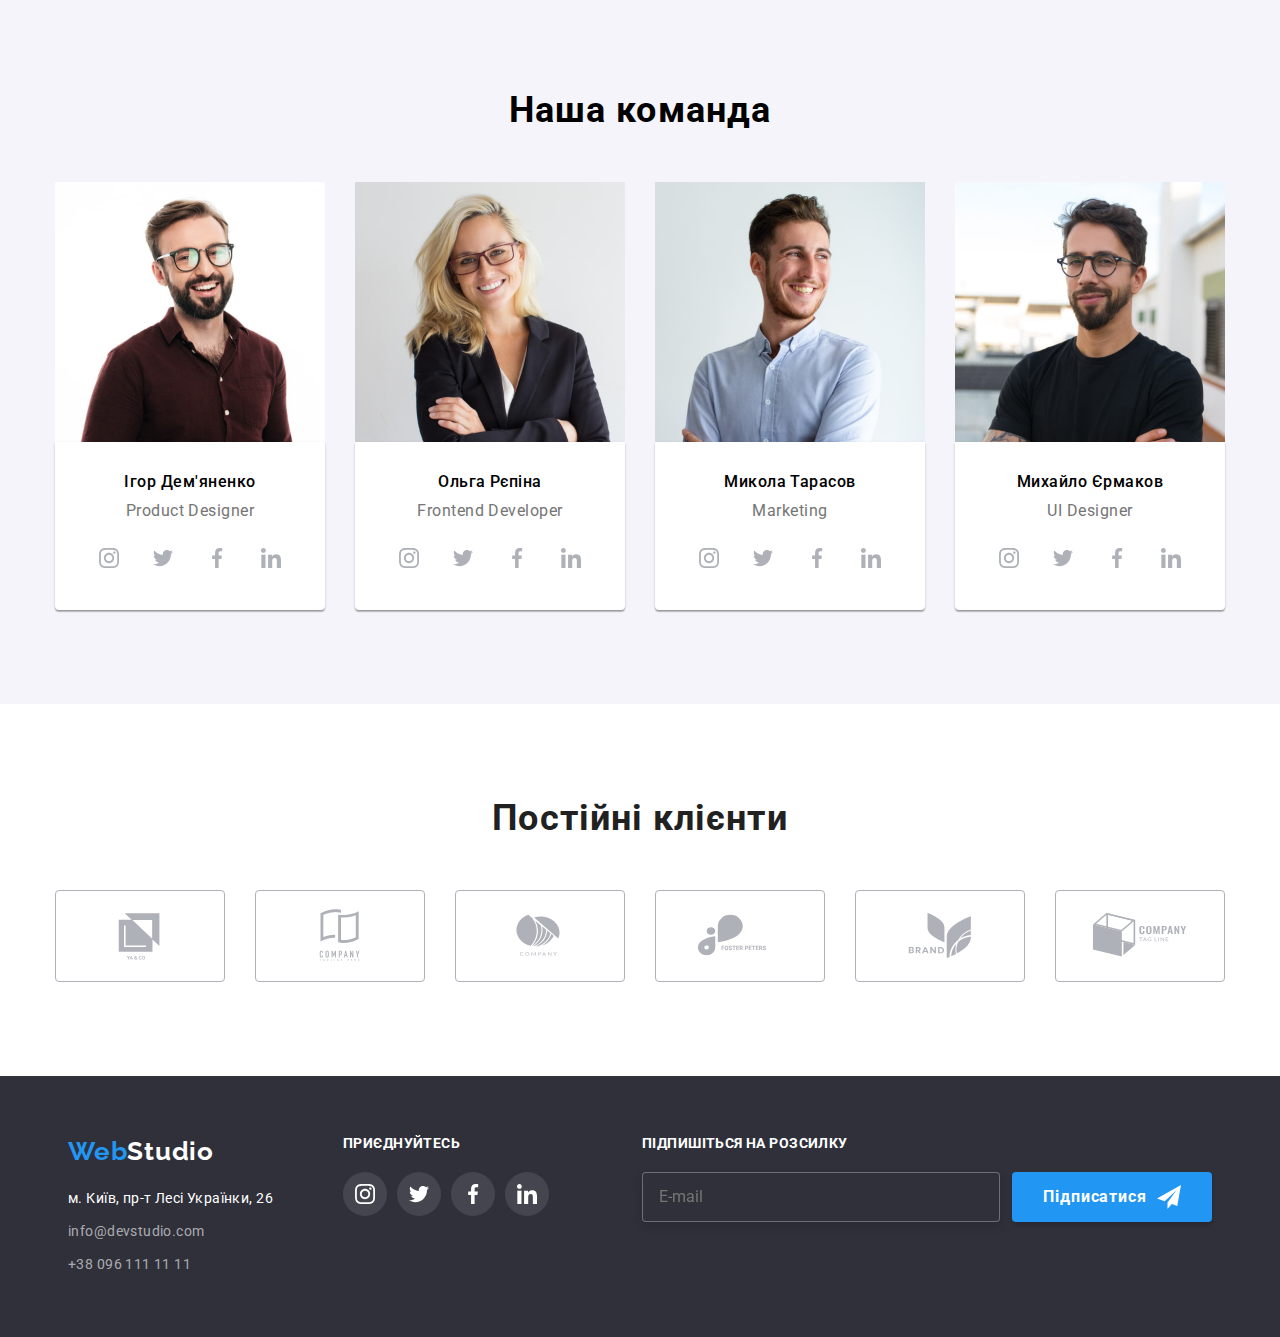
==== commit b693f2b8: "1" ====
--- a/index.html
+++ b/index.html
@@ -20,28 +20,30 @@
     <!-- шапка -->
     <header class="header">
       <div class="container">
-        
-          <a href="./index.html" class="logo"
+        <nav class="nav">
+          <a href="/" class="logo"
             ><span class="logo__color">Web</span>Studio
           </a>
-          <nav class="nav">
+          <button class="nav__button" type="button" modal-header-open>
+            <svg width="40" height="40">
+              <use href="./img/symbol-defs.svg#menu-icon"></use>
+            </svg>
+          </button>
           <ul class="nav__list">
             <li class="nav__item">
-              <a href="./index.html" class="nav__link nav__link-active">Студія</a>
+              <a href="./index.html" class="nav__link nav__link-active"
+                >Студія</a
+              >
             </li>
             <li class="nav__item">
-              <a
-                href="./pages/portfolio.html"
-                class="nav__link"
-                >Портфоліо</a
-              >
+              <a href="./peges/portfolio.html" class="nav__link">Портфоліо</a>
             </li>
             <li class="nav__item">
               <a href="#contacts" class="nav__link">Контакти</a>
             </li>
           </ul>
         </nav>
-        <ul class="contacts" data-aos="fade-down-left">
+        <ul class="contacts">
           <li class="contacts__item">
             <a href="mailto:info@devstudio.com" class="contacts__link">
               <svg class="contacts__icon" width="16" height="12">
@@ -59,21 +61,73 @@
             </a>
           </li>
         </ul>
+        <div class="mob-menu backdrop is-hidden" header-modal>
+          <div class="container">
+            <button type="button" class="btn-close" modal-header-close>
+              <svg class="modal-close-icon" width="40" height="40">
+                <use href="./img/symbol-defs.svg#icon-close"></use>
+              </svg>
+            </button>
+            <ul class="mob-menu-list">
+              <li class="mob-menu-list__item">
+                <a href="./index.html" class="mob-menu-list__link">Студия</a>
+              </li>
+              <li class="mob-menu-list__item">
+                <a href="./pages/portfolio.html" class="mob-menu-list__link"
+                  >Портфолио</a
+                >
+              </li>
+              <li class="mob-menu-list__item">
+                <a href="" class="mob-menu-list__link">Контакты</a>
+              </li>
+            </ul>
+            <ul class="mob-menu-contacts">
+              <li class="mob-menu-contacts__item">
+                <a
+                  href=""
+                  class="mob-menu-contacts__link mob-menu-contacts__link_size_big"
+                  >+38 096 111 11 11</a
+                >
+              </li>
+              <li class="mob-menu-contacts__item">
+                <a
+                  href=""
+                  class="mob-menu-contacts__link mob-menu-contacts__link_size_small"
+                  >info@devstudio.com</a
+                >
+              </li>
+            </ul>
+            <ul class="mob-menu-social">
+              <li class="mob-menu-social__item">
+                <a href="" class="mob-menu-social__link">Instagram</a>
+              </li>
+              <li class="mob-menu-social__item">
+                <a href="" class="mob-menu-social__link">Twitter</a>
+              </li>
+              <li class="mob-menu-social__item">
+                <a href="" class="mob-menu-social__link">Facebook</a>
+              </li>
+              <li class="mob-menu-social__item">
+                <a href="" class="mob-menu-social__link">LinkedIn</a>
+              </li>
+            </ul>
+          </div>
+        </div>
       </div>
     </header>
     <!-- основной контент -->
     <main>
       <!-- секция герой -->
-      <!-- <section class="hero" data-aos="fade-left">
+      <section class="hero">
         <div class="container">
           <h1 class="hero__title">Ефективні рішення для вашого бізнесу</h1>
           <button type="button" class="hero__button" data-modal-open>
             Замовити послугу
           </button>
         </div>
-      </section> -->
+      </section>
       <!-- почему мы -->
-      <!-- <section class="benefits" data-aos="fade-down-left">
+     <section class="benefits" >
         <div class="container">
           <h2 class="benefits__uptitle visually-hidden">Почему мы</h2>
           <ul class="benefits__list">
@@ -126,9 +180,9 @@
             </li>
           </ul>
         </div>
-      </section> -->
+      </section> 
       <!-- чем мы занимаемся -->
-      <!-- <section class="work" data-aos="fade-down-left">
+      <section class="work" >
         <div class="container">
           <h2 class="work__title">Чим ми займаємося</h2>
           <ul class="work__list">
@@ -152,9 +206,9 @@
             </li>
           </ul>
         </div>
-      </section> -->
+      </section>
       <!-- наша команда -->
-      <!-- <section class="team" data-aos="fade-down-left">
+      <section class="team" >
         <div class="container">
           <h2 class="team__title">Наша команда</h2>
           <ul class="team__list">
@@ -345,10 +399,10 @@
             </li>
           </ul>
         </div>
-      </section> -->
-
-      <!-- наши клиенты -->
-      <!-- <section class="clients" data-aos="fade-down-left">
+      </section> 
+ 
+       <!-- наши клиенты  -->
+ <section class="clients" >
         <div class="container">
           <h2 class="clients__title">Постійні клієнти</h2>
           <ul class="clients__list">
@@ -397,9 +451,9 @@
           </ul>
         </div>
       </section>
-    </main> -->
+    </main> 
     <!-- подвал -->
-    <!-- <footer data-aos="fade-down-left">
+    <footer >
       <div class="container">
         <div class="footer-section">
           <a href="/" class="logo__footer"
@@ -474,10 +528,9 @@
           </form>
         </div>
       </div>
-    </footer> -->
-
+    </footer>
     <!-- модальное окно -->
-    <!-- <div class="backdrop is-hidden" data-modal>
+  <div class="backdrop is-hidden" data-modal>
       <div class="modal">
         <p class="modal__description">Залиште свої дані, ми вам передзвонимо</p>
         <form class="modal__form">
@@ -541,12 +594,9 @@
           </svg>
         </button>
       </div>
-    </div> -->
-    <!-- <script src="./js/modal-header.js"></script>
+    </div> 
+<script src="./js/modal-header.js"></script>
     <script src="./js/modal.js"></script>
     <script src="https://unpkg.com/aos@2.3.1/dist/aos.js"></script>
-    <script>
-      AOS.init();
-    </script> -->
   </body>
 </html>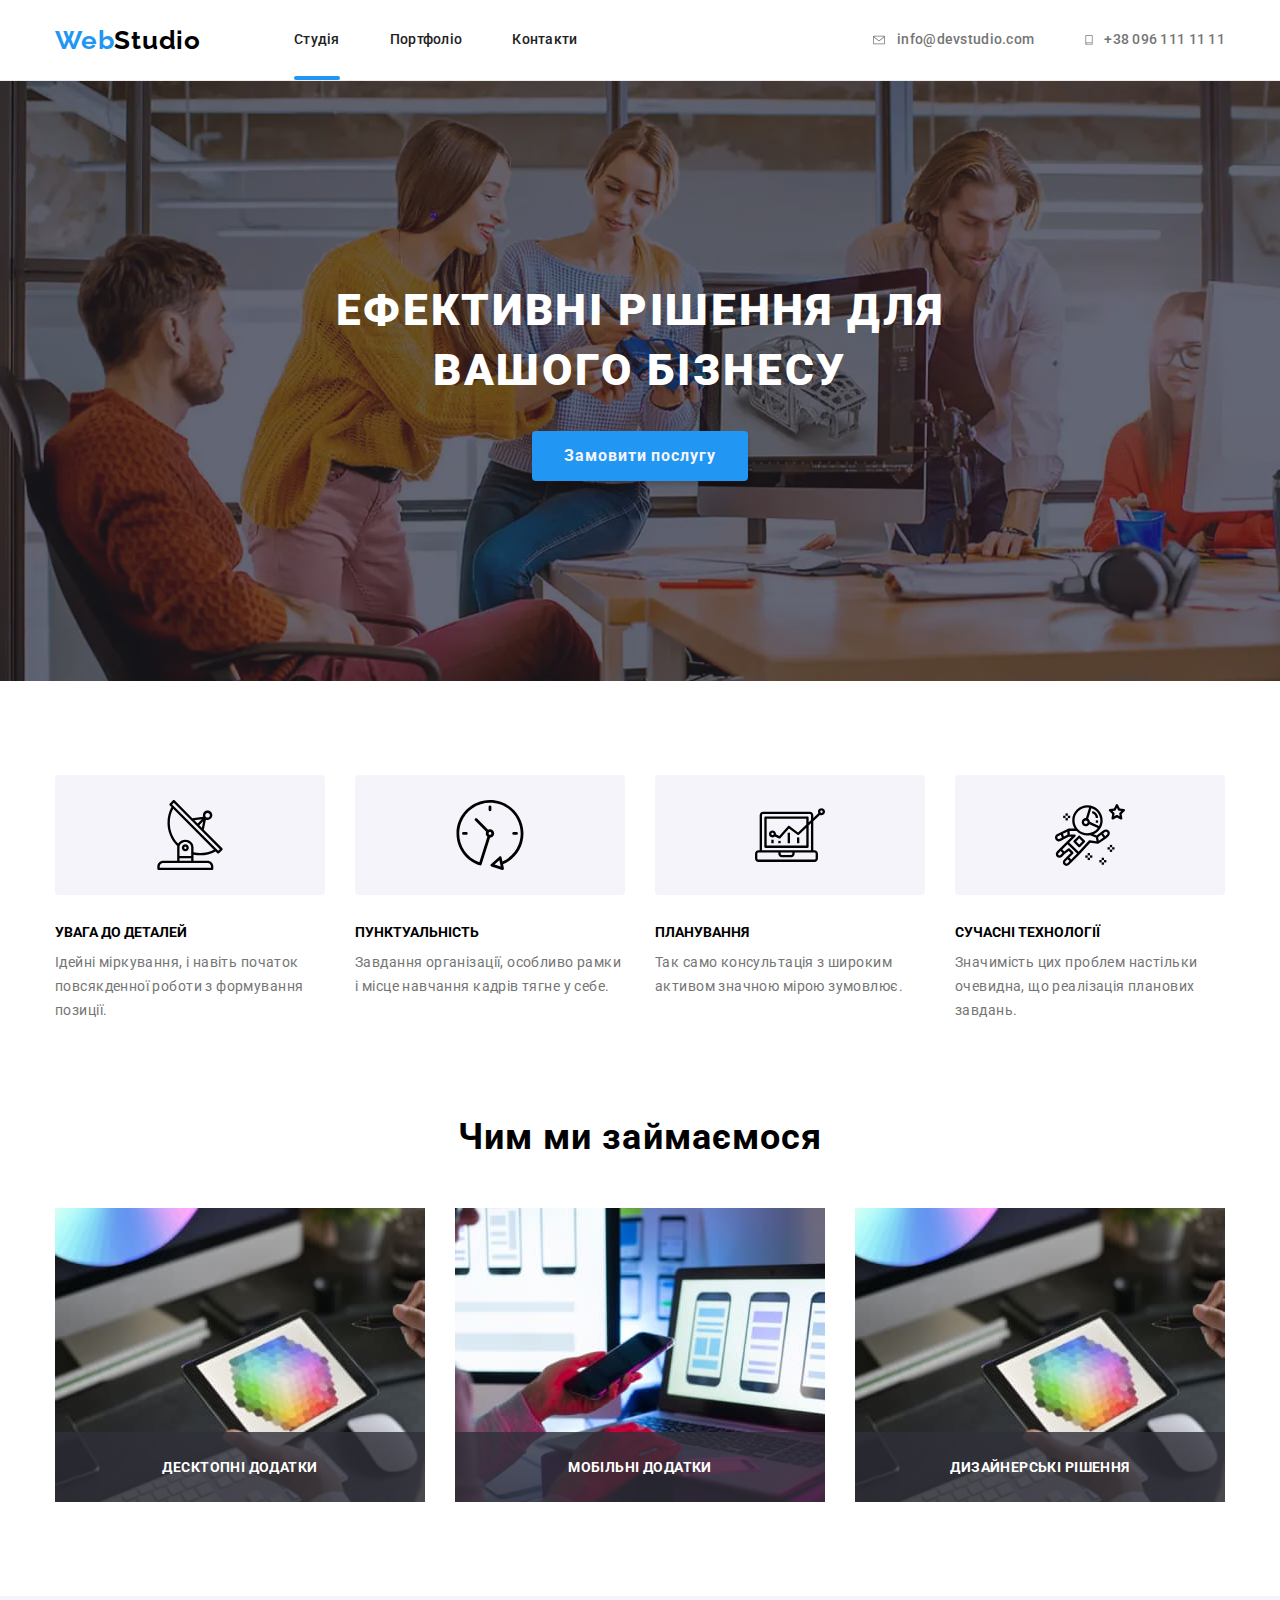
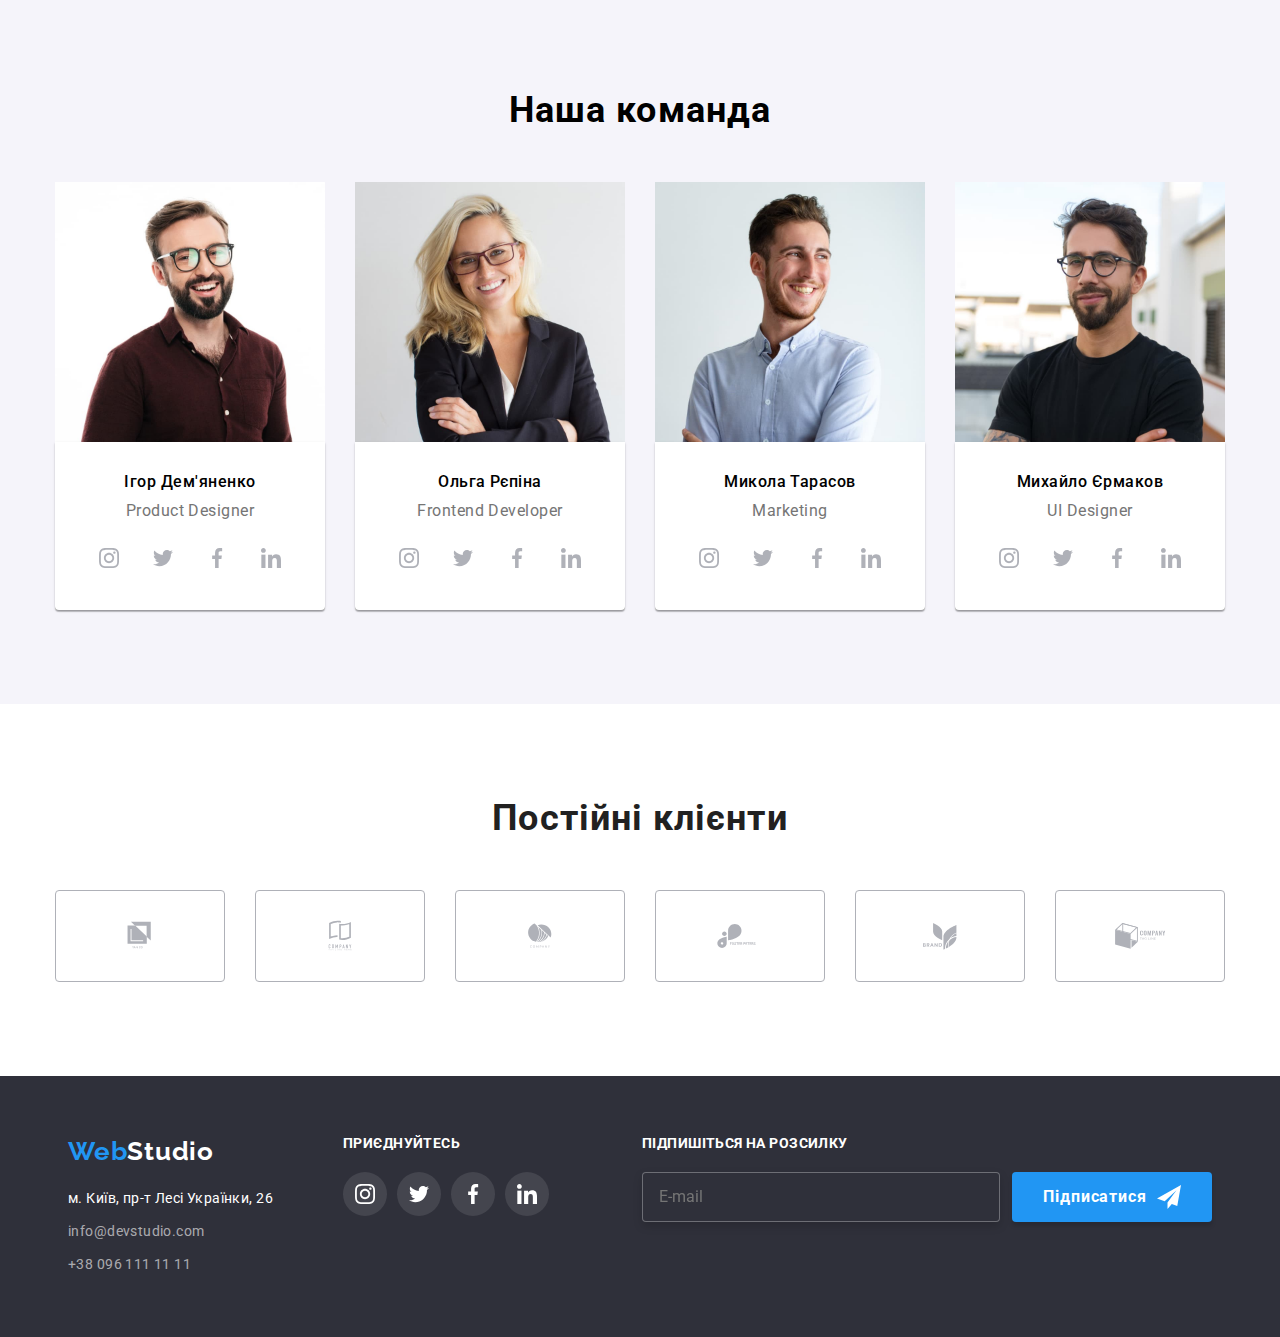
==== commit a6cf86d7: "1231" ====
--- a/index.html
+++ b/index.html
@@ -26,7 +26,7 @@
           </a>
           <button class="nav__button" type="button" modal-header-open>
             <svg width="40" height="40">
-              <use href="./img/symbol-defs.svg#menu-icon"></use>
+              <use href="./img/symbol-defs.svg#icon-menu"></use>
             </svg>
           </button>
           <ul class="nav__list">
@@ -36,7 +36,7 @@
               >
             </li>
             <li class="nav__item">
-              <a href="./peges/portfolio.html" class="nav__link">Портфоліо</a>
+              <a href="./pages/portfolio.html" class="nav__link">Портфоліо</a>
             </li>
             <li class="nav__item">
               <a href="#contacts" class="nav__link">Контакти</a>
@@ -47,7 +47,7 @@
           <li class="contacts__item">
             <a href="mailto:info@devstudio.com" class="contacts__link">
               <svg class="contacts__icon" width="16" height="12">
-                <use href="./img/symbol-defs.svg#icon-envelope"></use>
+                <use href="./img/symbol-defs.svg#icon-envelope-1"></use>
               </svg>
               <span class="contacts__text">info@devstudio.com</span>
             </a>
@@ -579,7 +579,7 @@
               />
               <span class="modal__check">
                 <svg class="modal__ico" width="11" height="8">
-                  <use href="./img/symbol-defs.svg#icon-vector"></use>
+                  <use href="./img/symbol-defs.svg#icon-Vector"></use>
                 </svg>
               </span>
               <span> Погоджуюся з розсилкою та приймаю </span>
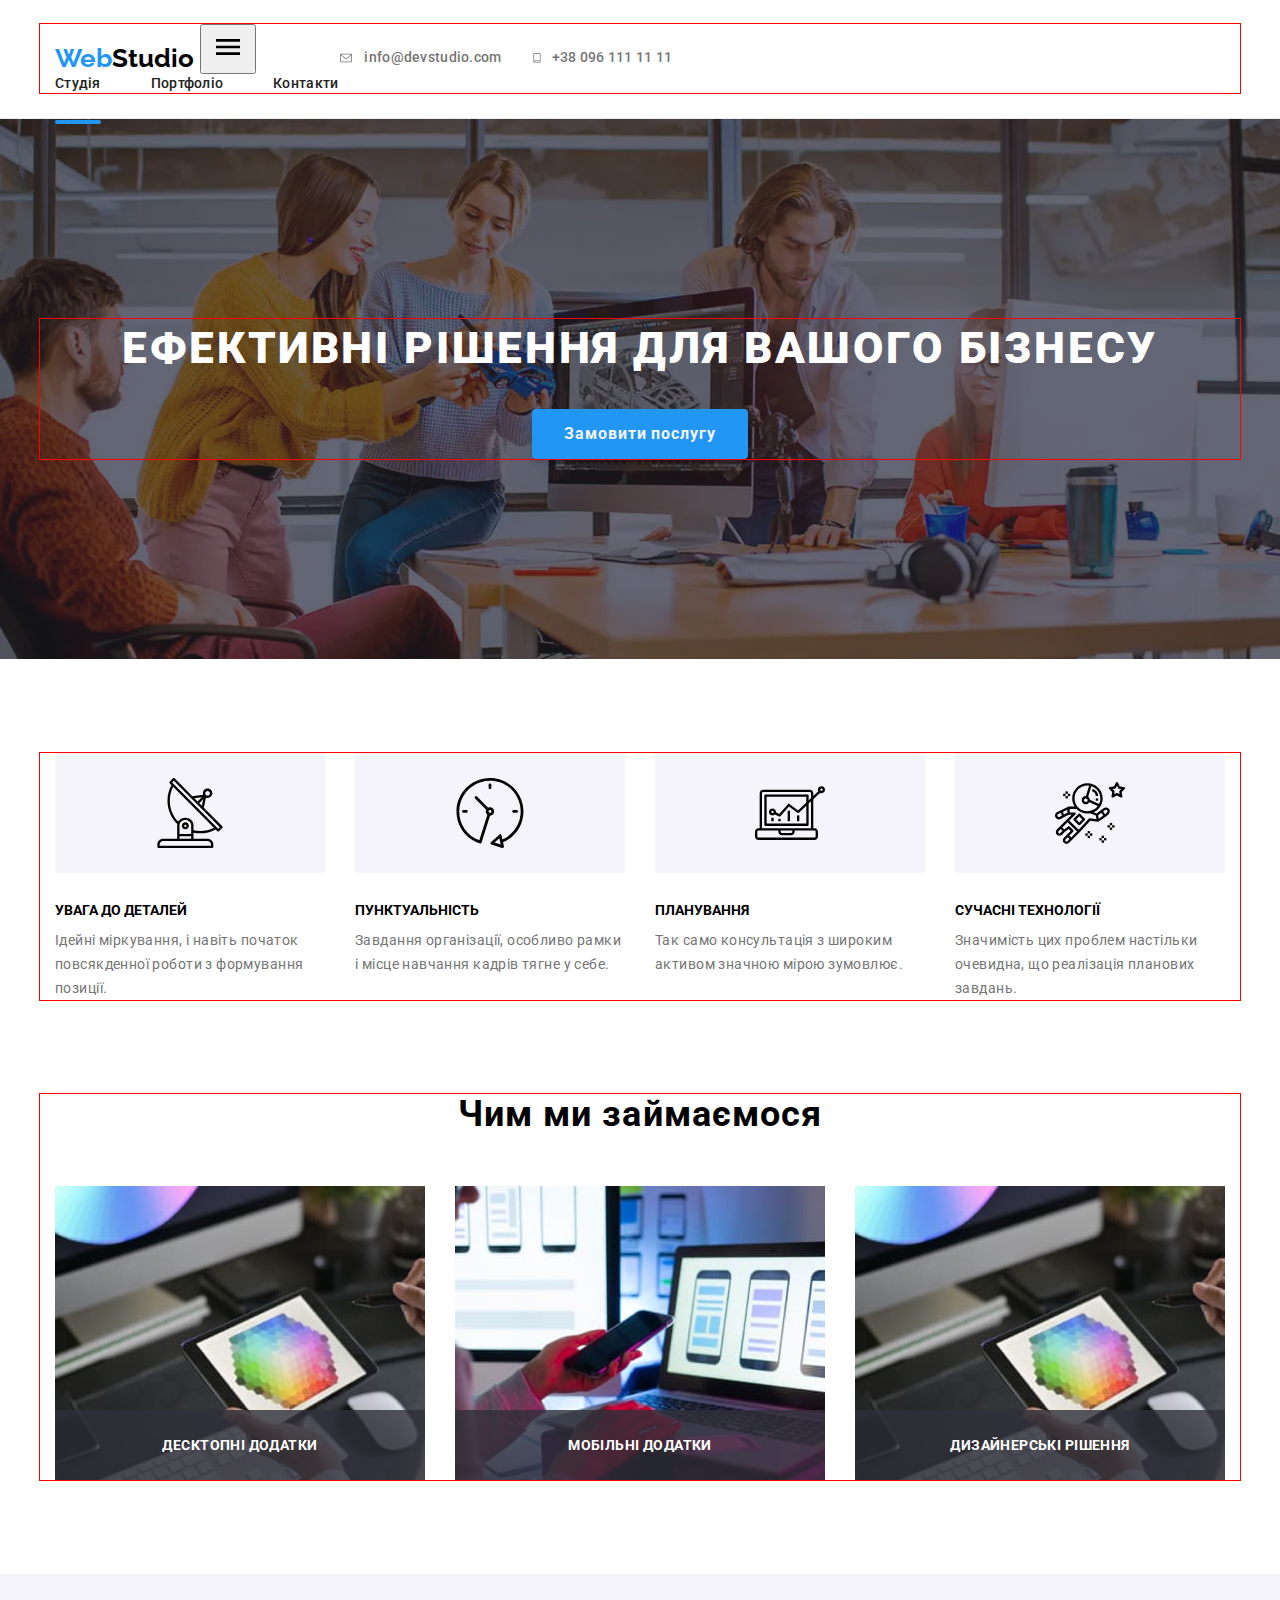
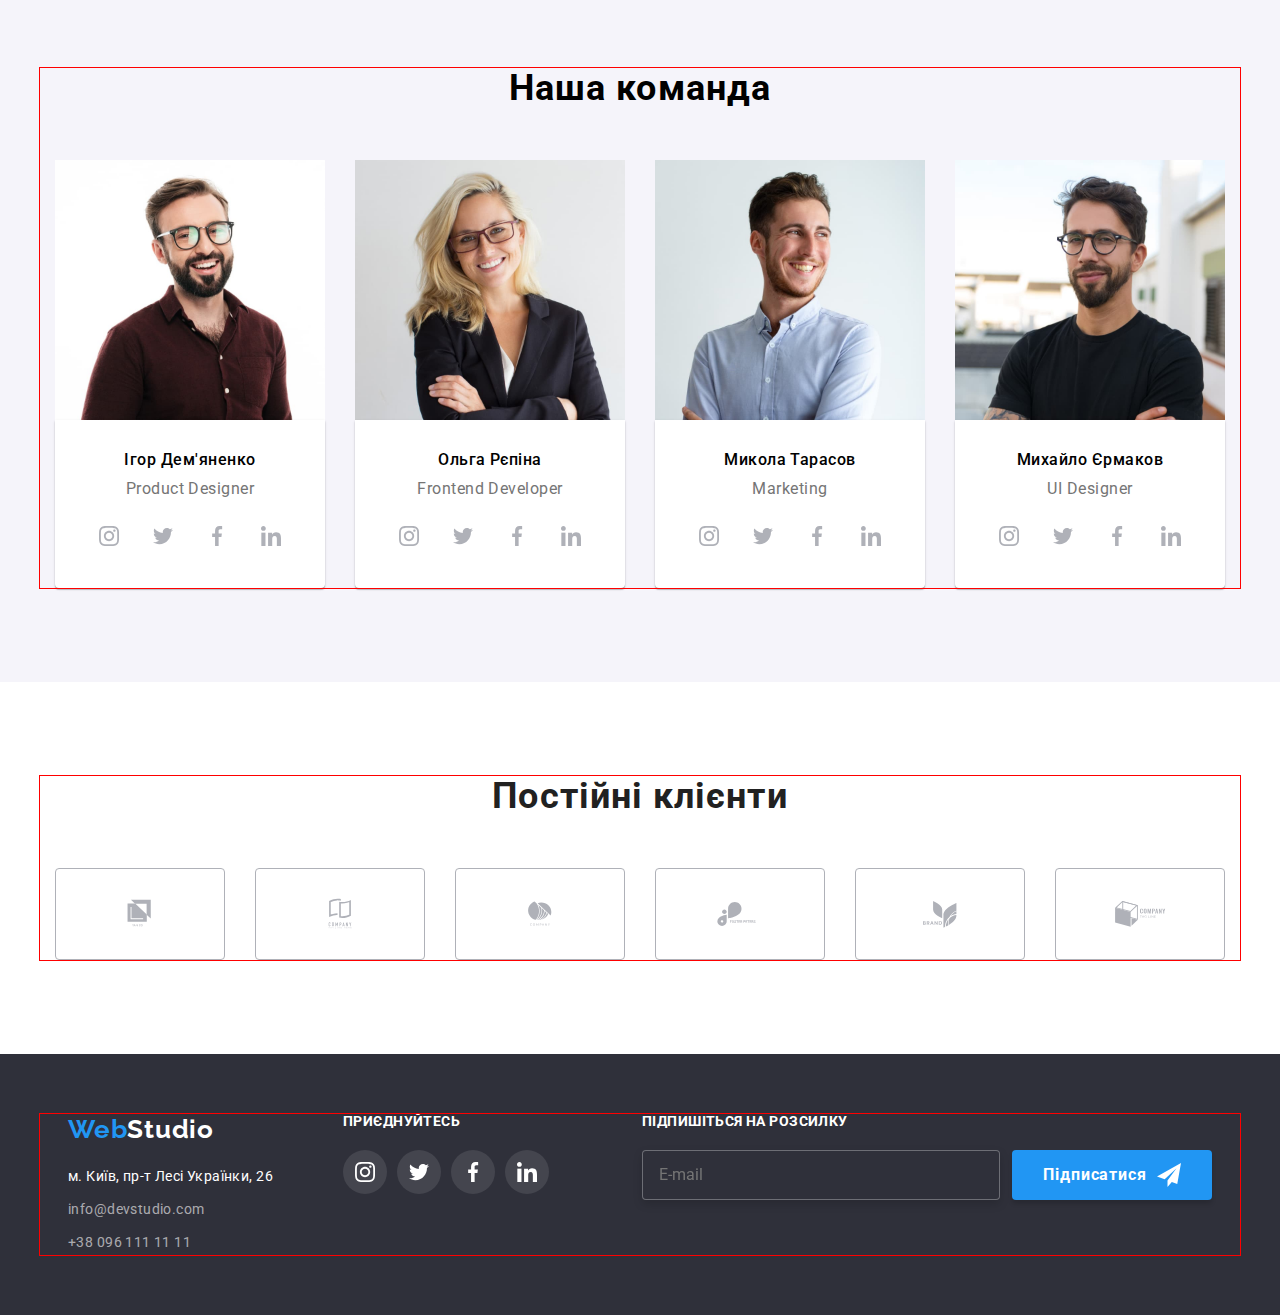
==== commit a06c448a: "32432" ====
--- a/index.html
+++ b/index.html
@@ -14,7 +14,7 @@
       rel="stylesheet"
     /> -->
     <link href="https://unpkg.com/aos@2.3.1/dist/aos.css" rel="stylesheet">
-    <link rel="stylesheet" href="./assets/main.min.css" />
+    <link rel="stylesheet" href="./style/main.min.css" />
   </head>
   <body>
     <!-- шапка -->
--- a/style/main.min.css
+++ b/style/main.min.css
@@ -0,0 +1 @@
+@import"https://fonts.googleapis.com/css2?family=Playfair+Display&family=Raleway:wght@700&family=Roboto:wght@400;500;700;900&display=swap";body{font-family:"Roboto";color:var(--body-text-color)}ul{list-style:none;padding:0;margin:0}a{text-decoration:none}h1,h2,h3,p,ul{margin:0;padding:0}img{display:block;max-width:100%;width:100%;height:100%}.container{max-width:1200px;margin-right:auto;margin-left:auto;padding-right:15px;padding-left:15px;outline:1px solid red}@media screen and (min-width: 480px){.container{width:480px}}@media screen and (min-width: 768px){.container{width:768px}}@media screen and (min-width: 1200px){.container{width:1200px}}.visually-hidden{position:absolute;white-space:nowrap;width:1px;height:1px;overflow:hidden;border:0;padding:0;clip:rect(0 0 0 0);-webkit-clip-path:inset(50%);clip-path:inset(50%);margin:-1px}.header .container{display:flex;align-items:center;outline:1px solid red}.header{border-bottom:1px solid #ececec;padding-top:10px;padding-bottom:10px}@media screen and (min-width: 768px){.header{padding-top:21px;padding-bottom:21px}}@media screen and (min-width: 1200px){.header{padding-top:24px;padding-bottom:25px}}.nav{display:none}@media screen and (min-width: 768px){.nav{display:block}}.nav__list{display:flex;align-items:center;gap:50px}.nav__link{font-weight:500;font-size:14px;line-height:1.14;letter-spacing:.02em;color:#212121;transition:color 250ms cubic-bezier(0.4, 0, 0.2, 1);position:relative;cursor:pointer}.nav__link-active::after{content:"";position:absolute;width:100%;height:4px;top:45px;left:0;background-color:#2196f3;border-radius:2px;display:flex;align-items:center;justify-content:center}.nav__link:hover,.nav__link:focus{color:#2196f3}.logo{font-family:"Raleway";font-weight:700;margin-right:0;font-size:24px;line-height:1.19;letter-spacing:.72;color:#000}@media screen and (min-width: 768px){.logo{margin-right:88px}}@media screen and (min-width: 1200px){.logo{font-size:26px;letter-spacing:.78;margin-right:0}}.logo__color{color:#2196f3}.contacts{display:none;align-items:center}@media screen and (min-width: 768px){.contacts{flex-direction:column;display:flex;gap:10px}}@media screen and (min-width: 1200px){.contacts{flex-direction:row;gap:30px}}.contacts__icon{margin-right:10px;fill:currentColor}.contacts__item{display:flex;align-items:center}.contacts__link{display:flex;align-items:center;color:#757575;transition:color 250ms cubic-bezier(0.4, 0, 0.2, 1)}.contacts__link:hover,.contacts__link:focus{color:#2196f3}.contacts__text{font-weight:500;font-size:12px;line-height:1.14;letter-spacing:.24px}@media screen and (min-width: 1200px){.contacts__text{font-size:14px;letter-spacing:.28px}}.mob-menu{position:fixed;width:100vw;height:100vh;left:0;top:0;z-index:1}.mob-menu .container{position:relative;height:100vh;width:100vw;display:flex;flex-direction:column;justify-content:start;padding:48px 0 48px 40px;background-color:#fff}.mob-menu.is-hidden{opacity:0;pointer-events:none}.menu-open{background:unset;border:none;font-size:26px}.mob-menu-list{margin-bottom:auto;margin-right:auto}.mob-menu-list__item:not(:last-child){margin-bottom:36px}.mob-menu-list__item:hover{fill:#2196f3}.mob-menu-list__link{font-weight:500;font-size:40px;line-height:1.18;text-align:center;letter-spacing:.02em;text-decoration:none;color:#212121}.mob-menu-list__link:hover{color:#2196f3}.btn-close{position:absolute;border:none;background-color:#fff;top:10px;right:15px}.btn-close:hover{fill:#2196f3}.mob-menu-contacts{margin-bottom:64px;margin-right:auto}.mob-menu-contacts__item:not(:last-child){margin-bottom:32px}.mob-menu-contacts__link{font-weight:500;letter-spacing:.02em;color:#757575;text-decoration:none}.mob-menu-contacts__link:hover{color:#2196f3}.mob-menu-contacts__link_size_big{font-size:34px;line-height:1.18}.mob-menu-contacts__link_size_small{font-size:24px;line-height:1.17}.mob-menu-social{display:flex;margin-right:auto}.mob-menu-social__link{font-weight:500;font-size:18px;line-height:1.22;letter-spacing:.02em;color:#2196f3;text-decoration:none}.mob-menu-social__item:not(:last-child){margin-right:10px;display:flex}.mob-menu-social__item:not(:last-child)::after{content:"";height:100%;width:1px;background-color:rgba(33,33,33,.2);display:block;margin-left:10px}.hero{padding-top:118px;padding-bottom:118px;background-image:linear-gradient(rgba(47, 48, 58, 0.4), rgba(47, 48, 58, 0.4)),url(../img/mobile/hero-mobile@x1.webp);background-position:center;background-repeat:no-repeat;background-size:cover;text-align:center}@media(min-device-pixel-ratio: 2),(-webkit-min-device-pixel-ratio: 2),(min-resolution: 192dpi),(min-resolution: 2dppx){.hero{background-image:linear-gradient(rgba(47, 48, 58, 0.4), rgba(47, 48, 58, 0.4)),url(../img/mobile/hero-mobile@x2.webp)}}@media screen and (min-width: 768px){.hero{background-image:linear-gradient(rgba(47, 48, 58, 0.4), rgba(47, 48, 58, 0.4)),url(../img/tablet/hero-tablet@1x.webp)}}@media screen and (min-width: 768px)and (min-device-pixel-ratio: 2),screen and (min-width: 768px)and (-webkit-min-device-pixel-ratio: 2),screen and (min-width: 768px)and (min-resolution: 192dpi),screen and (min-width: 768px)and (min-resolution: 2dppx){.hero{background-image:linear-gradient(rgba(47, 48, 58, 0.4), rgba(47, 48, 58, 0.4)),url(../img/tablet/hero-tablet@2x.webp)}}@media screen and (min-width: 1200px){.hero{padding-top:200px;padding-bottom:200px;background-image:linear-gradient(rgba(47, 48, 58, 0.4), rgba(47, 48, 58, 0.4)),url(../img/desktop/hero-desktop@1x.webp)}}@media screen and (min-width: 1200px)and (min-device-pixel-ratio: 2),screen and (min-width: 1200px)and (-webkit-min-device-pixel-ratio: 2),screen and (min-width: 1200px)and (min-resolution: 192dpi),screen and (min-width: 1200px)and (min-resolution: 2dppx){.hero{background-image:linear-gradient(rgba(47, 48, 58, 0.4), rgba(47, 48, 58, 0.4)),url(../img/desktop/hero-desktop@2x.webp)}}.hero__title{font-weight:900;font-size:26px;line-height:1.62;text-align:center;letter-spacing:.06em;text-transform:uppercase;margin-bottom:30px;color:#fff}@media screen and (min-width: 1200px){.hero__title{font-size:44px;line-height:1.36}}.hero__button{font-weight:700;font-size:16px;line-height:1.88;display:flex;align-items:center;margin:0 auto;letter-spacing:.06em;border:none;border-radius:4px;background-color:#2196f3;color:#f5f4fa;padding:10px 24px;box-shadow:0px 4px 4px rgba(0,0,0,.15);transition:background-color 250ms cubic-bezier(0.4, 0, 0.2, 1);cursor:pointer}@media screen and (min-width: 1200px){.hero__button{padding:10px 32px}}.hero__button:hover,.hero__button:focus{background-color:#2196f3}.benefits{padding-top:60px;padding-bottom:60px}@media screen and (min-width: 1200px){.benefits{padding-top:94px;padding-bottom:94px}}.benefits__icon{max-width:450px;height:120px;display:flex;align-items:center;justify-content:center;margin-bottom:30px;background:#f5f4fa;border-radius:4px}@media screen and (min-width: 768px){.benefits__icon{max-width:354px;display:flex;align-items:center;justify-content:center}}@media screen and (min-width: 1200px){.benefits__icon{max-width:270px;display:flex;align-items:center;justify-content:center}}@media screen and (min-width: 768px){.benefits__list{display:flex;flex-wrap:wrap}}.benefits__item{width:100%}@media screen and (max-width: 767px){.benefits__item:not(:last-child){margin-bottom:30px}}@media screen and (min-width: 768px){.benefits__item{width:354px;margin-right:30px;margin-bottom:30px}}@media screen and (min-width: 1200px){.benefits__item{width:270px;margin-bottom:0}}.benefits__item:nth-child(2n){margin-right:0}@media screen and (min-width: 1200px){.benefits__item:nth-child(2n){margin-right:30px}}@media screen and (min-width: 768px){.benefits__item:last-child{margin-bottom:0}}@media screen and (min-width: 768px){.benefits__item:nth-child(3){margin-bottom:0}}@media screen and (min-width: 1200px){.benefits{margin-right:0}.benefits__item:nth-child(3){margin-right:30px}.benefits__item:last-child{margin-right:0}}.benefits__title{font-weight:700;font-size:14px;line-height:1.14;margin-bottom:10px;text-align:center}@media screen and (min-width: 768px){.benefits__title{text-align:left}}.benefits__description{font-size:14px;line-height:1.71;letter-spacing:.03em;color:#757575}.work{display:none}@media screen and (min-width: 1200px){.work{display:flex;padding-bottom:94px}}.work__title{font-weight:700;font-size:36px;line-height:1.16;text-align:center;letter-spacing:.03em;margin-bottom:50px}.work__list{display:flex}.work__text__posicion{position:absolute;left:0;bottom:0;width:100%;height:70px;background:rgba(47,48,58,.8);display:flex;align-items:center;justify-content:center}.work__text{font-size:14px;line-height:16px;text-align:center;letter-spacing:.03em;text-transform:uppercase;color:#fff}.work__item{margin-right:30px;position:relative}@media screen and (min-width: 1200px){.work__item{margin-right:30px;position:relative}}.work__item:last-child{margin-right:0}.team{padding-top:60px;padding-bottom:60px;background-color:#f5f4fa}@media screen and (min-width: 1200px){.team{padding-top:94px;padding-bottom:94px}}.team__title{font-weight:700;font-size:28px;line-height:1.18;text-align:center;letter-spacing:.03em;margin-bottom:30px}@media screen and (min-width: 1200px){.team__title{font-weight:700;font-size:36px;line-height:1.16;text-align:center;letter-spacing:.03em;margin-bottom:50px}}@media screen and (min-width: 768px){.team__list{display:flex;flex-wrap:wrap;gap:30px}}.team__item{background-color:#fff;flex-direction:column;display:flex}@media screen and (max-width: 767px){.team__item:not(:last-child){margin-bottom:30px}}@media screen and (min-width: 768px){.team__item{width:calc((100% - 30px)/2)}}@media screen and (min-width: 1200px){.team__item{width:calc((100% - 90px)/4)}}.team__photo{width:100%}@media screen and (min-width: 768px){.team__photo{width:354px}}@media screen and (min-width: 1200px){.team__photo{width:270px}}.team__card{padding-top:30px;padding-bottom:30px;box-shadow:0px 1px 3px rgba(0,0,0,.12),0px 1px 1px rgba(0,0,0,.14),0px 2px 1px rgba(0,0,0,.2);border-radius:0px 0px 4px 4px}.team__name{font-weight:500;font-size:16px;line-height:1.19;text-align:center;letter-spacing:.03em;padding-bottom:10px}.team__function{font-size:16px;line-height:1.19;text-align:center;letter-spacing:.03em;color:#757575}.social{display:flex;align-items:center;justify-content:center;margin-top:16px}.social__item{margin-right:10px}.social__item:last-child{margin-right:0}.social__link{display:flex;align-items:center;justify-content:center;padding:12px;border-radius:50%;fill:#afb1b8;transition:background-color 250ms cubic-bezier(0.4, 0, 0.2, 1),fill 250ms cubic-bezier(0.4, 0, 0.2, 1)}.social__link:hover,.social__link:focus{background-color:#2196f3;fill:#fff}.social__icon:hover,.social__icon:focus{fill:#fff}.clients{padding-top:60px;padding-bottom:60px;text-align:center}@media screen and (min-width: 768px){.clients{display:flex;flex-wrap:wrap}}@media screen and (min-width: 1200px){.clients{padding-top:94px;padding-bottom:94px;text-align:center}}.clients__title{font-weight:700;font-size:28px;line-height:1.18;text-align:center;letter-spacing:.03em;color:#212121;margin-bottom:30px}@media screen and (min-width: 1200px){.clients__title{font-size:36px;line-height:1.16;margin-bottom:50px}}.clients__list{display:flex;flex-wrap:wrap;justify-content:center}.clients__link{display:flex;align-items:center;justify-content:center;width:100%;height:92px;border:1px solid #afb1b8;border-radius:4px;fill:#afb1b8;transition:border-color 250ms cubic-bezier(0.4, 0, 0.2, 1),fill 250ms cubic-bezier(0.4, 0, 0.2, 1);cursor:pointer}.clients__item{width:calc((100% - 60px)/2)}.clients__item:not(:last-child){margin-bottom:30px}.clients__item:nth-child(5){margin-bottom:0}.clients__item:nth-child(2n){margin-left:30px}@media screen and (min-width: 768px){.clients__item{width:calc((100% - 60px)/3);margin-right:30px}.clients__item:nth-child(2n){margin-left:0}.clients__item:nth-child(3n){margin-right:0}.clients__item:nth-child(3){margin-bottom:0}.clients__item:nth-child(4){margin-bottom:0}}@media screen and (min-width: 1200px){.clients__item{width:calc((100% - 150px)/6);margin-bottom:0}.clients__item:nth-child(3){margin-right:30px}.clients__item:last-child{margin-right:0}.clients__item:nth-child(1){margin-bottom:0}.clients__item:nth-child(2){margin-bottom:0}}.clients__link:hover,.clients__link:focus{border-color:#2196f3;fill:#2196f3}.clients__icon{width:106px;height:60px}footer{background-color:#2f303a;padding-top:60px;padding-bottom:60px}@media screen and (min-width: 768px){footer .container{display:flex;flex-wrap:wrap;justify-content:center}}.footer-section{text-align:center}@media screen and (min-width: 768px){.footer-section{text-align:center}}@media screen and (min-width: 1200px){.footer-section{text-align:left}}.logo__footer{font-family:"Raleway";font-weight:700;font-size:26px;line-height:1.19;letter-spacing:.03em;color:#fff}.web__color{color:#2196f3}.footer-nav{margin-top:20px}.footer-nav__mailto{margin-top:9px;margin-bottom:9px}@media screen and (min-width: 768px){.footer-nav__mailto{text-align:center;margin-left:auto;margin-right:auto}}@media screen and (min-width: 1200px){.footer-nav__mailto{text-align:left}}.footer-nav__mailto:last-child{margin-bottom:0}.footer-nav__contact{font-size:14px;line-height:1.71;letter-spacing:.03em;font-style:normal;color:rgba(255,255,255,.6)}.footer-nav__address{font-size:14px;line-height:1.71;letter-spacing:.03em;font-style:normal;color:#fff}.socials{text-align:center;margin-top:60px}@media screen and (min-width: 768px){.socials{text-align:center;margin-left:165px;margin-top:0}}@media screen and (min-width: 1200px){.socials{text-align:left;margin-left:70px}}.socials__title{font-weight:700;font-size:14px;line-height:1.14;letter-spacing:.03em;text-transform:uppercase;color:#fff;margin-bottom:20px}.socials__list{display:flex;align-items:center;justify-content:center}.socials__item{margin-right:10px}.socials__item:last-child{margin-right:0}.socials__link{border-radius:50%;background-color:rgba(255,255,255,.1);padding:12px;display:flex;align-items:center;justify-content:center;fill:#fff;transition:background-color 250ms cubic-bezier(0.4, 0, 0.2, 1)}.socials__link:hover,.socials__link:focus{background-color:#2196f3;fill:#fff}.form{text-align:center;margin-top:60px}@media screen and (min-width: 1200px){.form{text-align:left;margin-left:93px;margin-top:0}}@media screen and (min-width: 1200px){.form__block{display:flex}}.form__title{font-weight:700;font-size:14px;line-height:1.14;letter-spacing:.03em;text-transform:uppercase;color:#fff;margin-bottom:20px}@media screen and (min-width: 1200px){.form__title{font-weight:700;font-size:14px;line-height:1.14;letter-spacing:.03em;text-transform:uppercase;color:#fff;margin-bottom:20px}}.form__input{margin-right:12px;padding-left:16px;width:100%;height:50px;border:1px solid rgba(255,255,255,.3);filter:drop-shadow(0px 4px 4px rgba(0, 0, 0, 0.15));border-radius:4px;background-color:#2f303a;color:#fff}@media screen and (min-width: 768px){.form__input{width:450px}}@media screen and (min-width: 1200px){.form__input{margin-right:12px;padding-left:16px;width:358px;height:50px;border:1px solid rgba(255,255,255,.3);filter:drop-shadow(0px 4px 4px rgba(0, 0, 0, 0.15));border-radius:4px;background-color:#2f303a;color:#fff}}.form__input:hover,.form__input:focus{border-color:#2196f3}.form__button{width:200px;height:50px;background-color:#2196f3;box-shadow:0px 4px 4px rgba(0,0,0,.15);border-radius:4px;border:none;font-weight:700;font-size:16px;line-height:1.87;letter-spacing:.06em;color:#fff;display:flex;align-items:center;justify-content:center;margin-right:auto;margin-left:auto;margin-top:20px}@media screen and (min-width: 1200px){.form__button{margin-top:0;width:200px;height:50px;background-color:#2196f3;box-shadow:0px 4px 4px rgba(0,0,0,.15);border-radius:4px;border:none;font-weight:700;font-size:16px;line-height:1.87;letter-spacing:.06em;color:#fff;display:flex;align-items:center;justify-content:center}}.form__send{width:24px;height:24px;background-color:#2196f3;fill:#fff;margin-left:10px}.backdrop.is-hidden{opacity:0;visibility:hidden;pointer-events:none}.backdrop.is-hidden .modal{transform:translate(-50%, -50%) scale(0.6)}.backdrop{position:fixed;top:0;left:0;width:100%;height:100%;opacity:1;visibility:visible;transition:opacity 250ms linear,visibility 250ms linear;background-color:rgba(0,0,0,.2)}.modal{position:absolute;top:50%;left:50%;transform:translate(-50%, -50%) scale(1);width:450px;height:609px;background-color:#fff;transition:transform 250ms linear;padding:40px;background-color:#fff;box-shadow:0px 1px 3px rgba(0,0,0,.12),0px 1px 1px rgba(0,0,0,.14),0px 2px 1px rgba(0,0,0,.2);border-radius:4px}@media screen and (min-width: 1200px){.modal{width:528px;height:581px}}.modal__description{font-weight:700;font-size:20px;line-height:1.5;text-align:center;letter-spacing:.03em;color:#212121;display:flex;align-items:center;justify-content:center}@media screen and (min-width: 1200px){.modal__description{line-height:1.15}}.modal__form{display:flex;flex-direction:column;margin-top:12px}.modal__field{margin-bottom:10px;position:relative}.modal__obiect{display:block;margin-bottom:4px;font-size:12px;line-height:1.16;letter-spacing:.01em;color:#757575}.modal__obiect:nth-child(4){margin-bottom:0}.modal__input{width:100%;height:40px;padding:11px 12px 11px 42px;border:1px solid rgba(33,33,33,.2);border-radius:4px;outline:rgba(0,0,0,0);cursor:pointer;transition:border-color 250ms cubic-bezier(0.4, 0, 0.2, 1)}.modal__input:hover,.modal__input:focus{border-color:#2196f3}.modal__input:hover+.modal__icon,.modal__input:focus+.modal__icon{fill:#2196f3}.modal__textarea{display:block;margin-top:4px}.modal__icon{position:absolute;top:50%;left:12px;pointer-events:none;transition:border-color 250ms cubic-bezier(0.4, 0, 0.2, 1)}.modal__ico{opacity:0;fill:#fff}.modal__textarea{width:100%;height:120px;padding:11px 12px;border:1px solid rgba(33,33,33,.2);border-radius:4px;outline:rgba(0,0,0,0);margin-bottom:20px;resize:none;cursor:pointer;font-weight:400;font-size:12px;line-height:14px;letter-spacing:.01em;color:rgba(117,117,117,.5)}.modal__agreement{display:flex;align-items:center;justify-content:center;margin-bottom:30px}.modal__agreement__agreement span{font-size:12px}@media screen and (min-width: 1200px){.modal__agreement__agreement span{font-size:14px}}.modal__label{display:flex;align-items:center;font-size:12px;line-height:1.16;letter-spacing:.03em;color:#757575;margin-right:4px}@media screen and (min-width: 1200px){.modal__label{font-size:14px;line-height:1.71}}.modal__checkbox:checked+.modal__check{background-color:#2196f3;border:none}.modal__checkbox:checked+.modal__check .modal__ico{opacity:1}.modal__text{text-decoration-line:underline;color:#2196f3;font-size:12px}@media screen and (min-width: 1200px){.modal__text{font-size:14px}}.modal__check{display:flex;align-items:center;justify-content:center;width:16px;height:15px;border:2px solid #212121;border-radius:3px;margin-left:12px;margin-right:8px}.modal__button{width:200px;height:50px;display:block;margin-right:auto;margin-left:auto;background-color:#188ce8;box-shadow:0px 4px 4px rgba(0,0,0,.15);border-radius:4px;border:none;align-items:center;text-align:center;letter-spacing:.06em;line-height:1.87;color:#fff;cursor:pointer}.modal__close-icon{fill:#212121;transition:fill 250ms cubic-bezier(0.4, 0, 0.2, 1)}.modal__close{position:absolute;width:30px;height:30px;right:8px;top:8px;border-radius:50%;background-color:#fff;border:1px solid rgba(0,0,0,.1);display:flex;align-items:center;justify-content:center;transition:border-color 250ms cubic-bezier(0.4, 0, 0.2, 1);cursor:pointer}.modal__close:hover{border-color:#2196f3}.modal__close:hover .modal__close{fill:#2196f3}.portfolio{padding-top:60px;padding-bottom:60px}@media screen and (min-width: 1200px){.portfolio{padding-top:94px;padding-bottom:94px}}@media screen and (min-width: 76px){.services{display:flex;flex-wrap:wrap;row-gap:15px;margin-bottom:30px;-moz-column-gap:8px;column-gap:8px}}@media screen and (min-width: 768px){.services{justify-content:center}}@media screen and (min-width: 1200px){.services{margin-bottom:50px}}.services__item{max-width:450px}@media screen and (min-width: 768px){.services__item{max-width:354px}}@media screen and (min-width: 1200px){.services__item{max-width:370px}}.services__item:last-child{margin-right:0}.services__button{font-family:"Roboto";font-weight:500;font-size:16px;line-height:1.62;text-align:center;letter-spacing:.03em;color:#212121;background-color:#f5f4fa;border-radius:4px;border:none;cursor:pointer;padding:6px 22px;transition:color 250ms cubic-bezier(0.4, 0, 0.2, 1),background-color 250ms cubic-bezier(0.4, 0, 0.2, 1)}.services__button:hover,.services__button:focus{color:#fff;background-color:#2196f3;border-radius:4px}.collage{display:flex;flex-wrap:wrap;gap:30px;justify-content:center}@media screen and (min-width: 768px){.collage{justify-content:space-between}}.collage__item{width:100%}@media screen and (min-width: 768px){.collage__item{width:calc((100% - 30px)/2);max-width:354px}}@media screen and (min-width: 1200px){.collage__item{width:calc((100% - 60px)/3);max-width:370px}}.collage__item:hover,.collage__item:focus{box-shadow:0px 1px 1px rgba(0,0,0,.12),0px 4px 4px rgba(0,0,0,.06),1px 4px 6px rgba(0,0,0,.16)}.collage__link:hover .collage__text{transform:translateY(0)}.collage__wrap{position:relative;overflow:hidden}.collage__photo{width:100%}@media screen and (min-width: 768px){.collage__photo{width:100%}}.collage__text{position:absolute;top:0;left:0;width:100%;height:100%;font-size:18px;line-height:1.56;letter-spacing:.03em;padding:24px;color:#fff;background-color:rgba(33,150,243,.9);display:flex;align-items:center;transform:translateY(100%);transition:transform 250ms cubic-bezier(0.4, 0, 0.2, 1)}.collage__frame{padding:20px 24px;border-left:1px solid #eee;border-right:1px solid #eee;border-bottom:1px solid #eee;flex-grow:1}.collage__title{font-weight:700;font-size:18px;line-height:2;letter-spacing:.06em;color:#212121}.collage__description{font-size:16px;line-height:1.88;letter-spacing:.03em;margin-top:4px;color:#757575}.collage__link{display:flex;flex-direction:column;height:100%}/*# sourceMappingURL=main.min.css.map */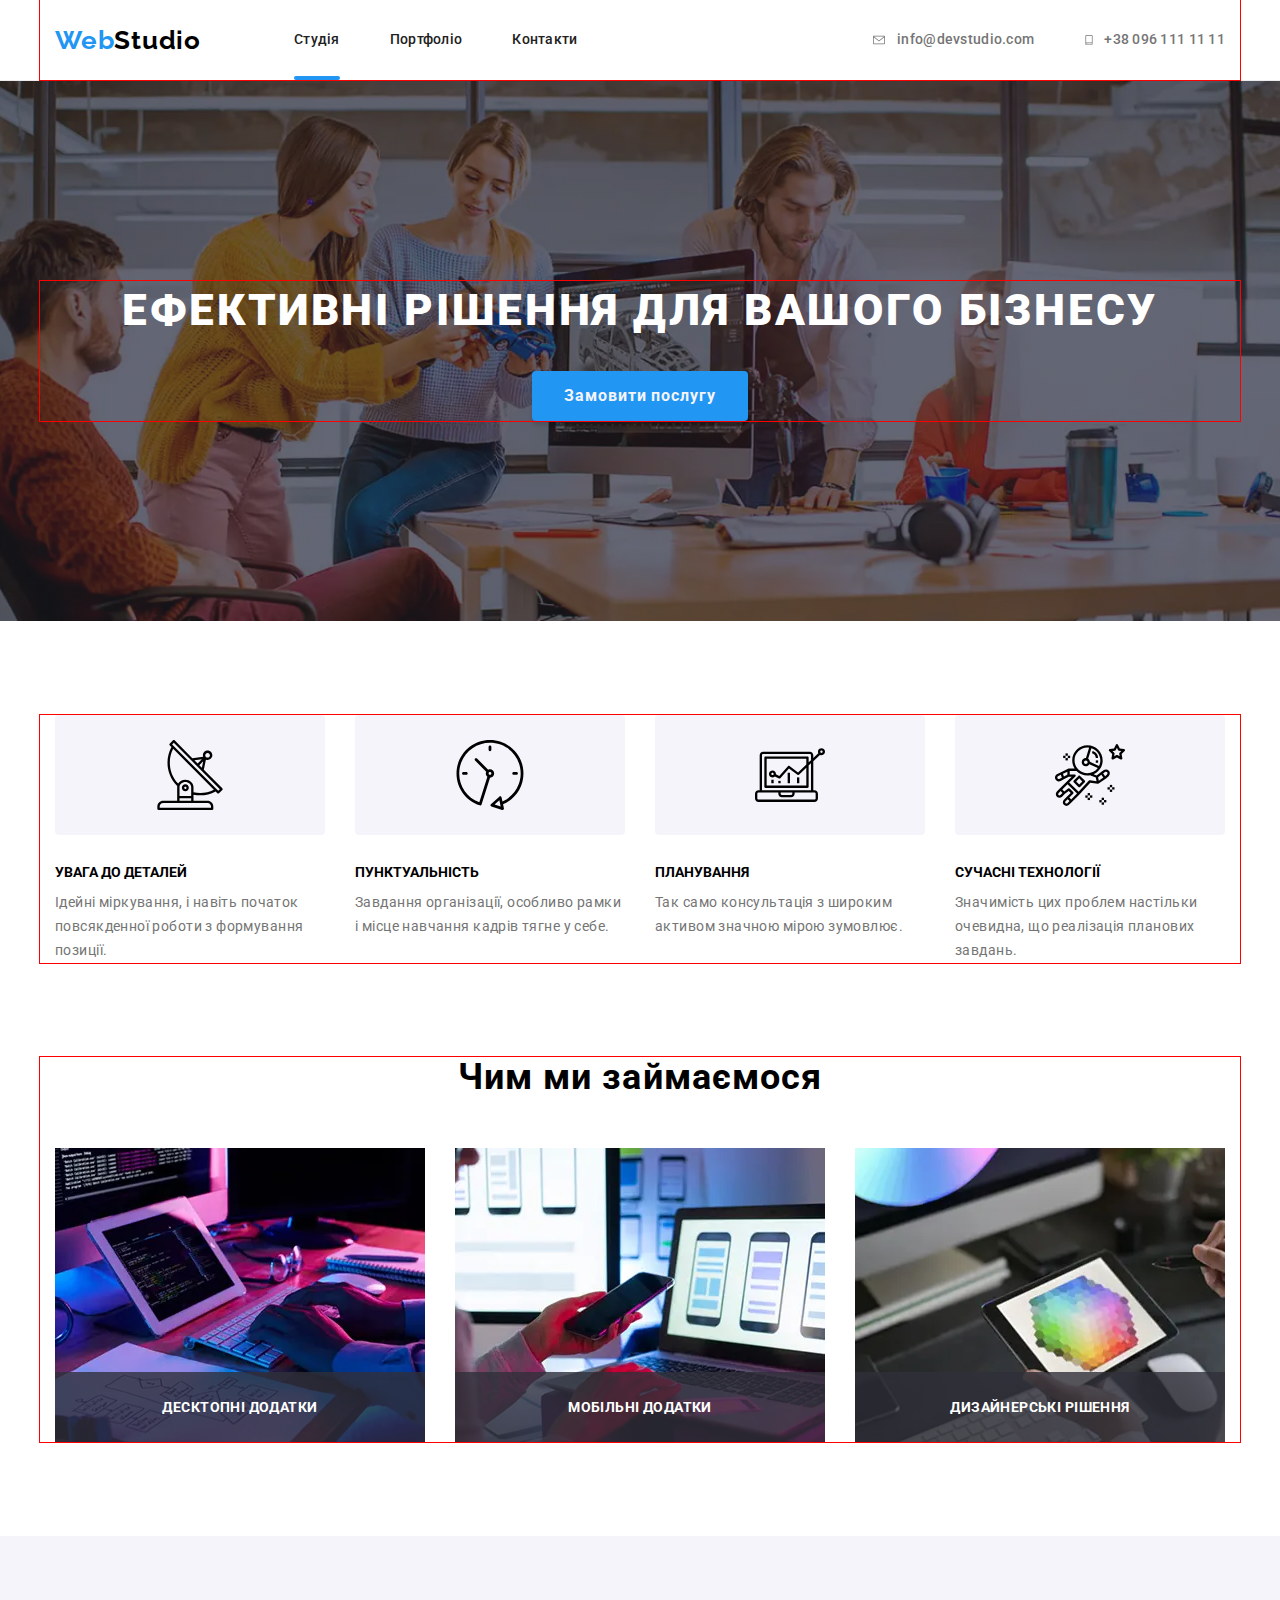
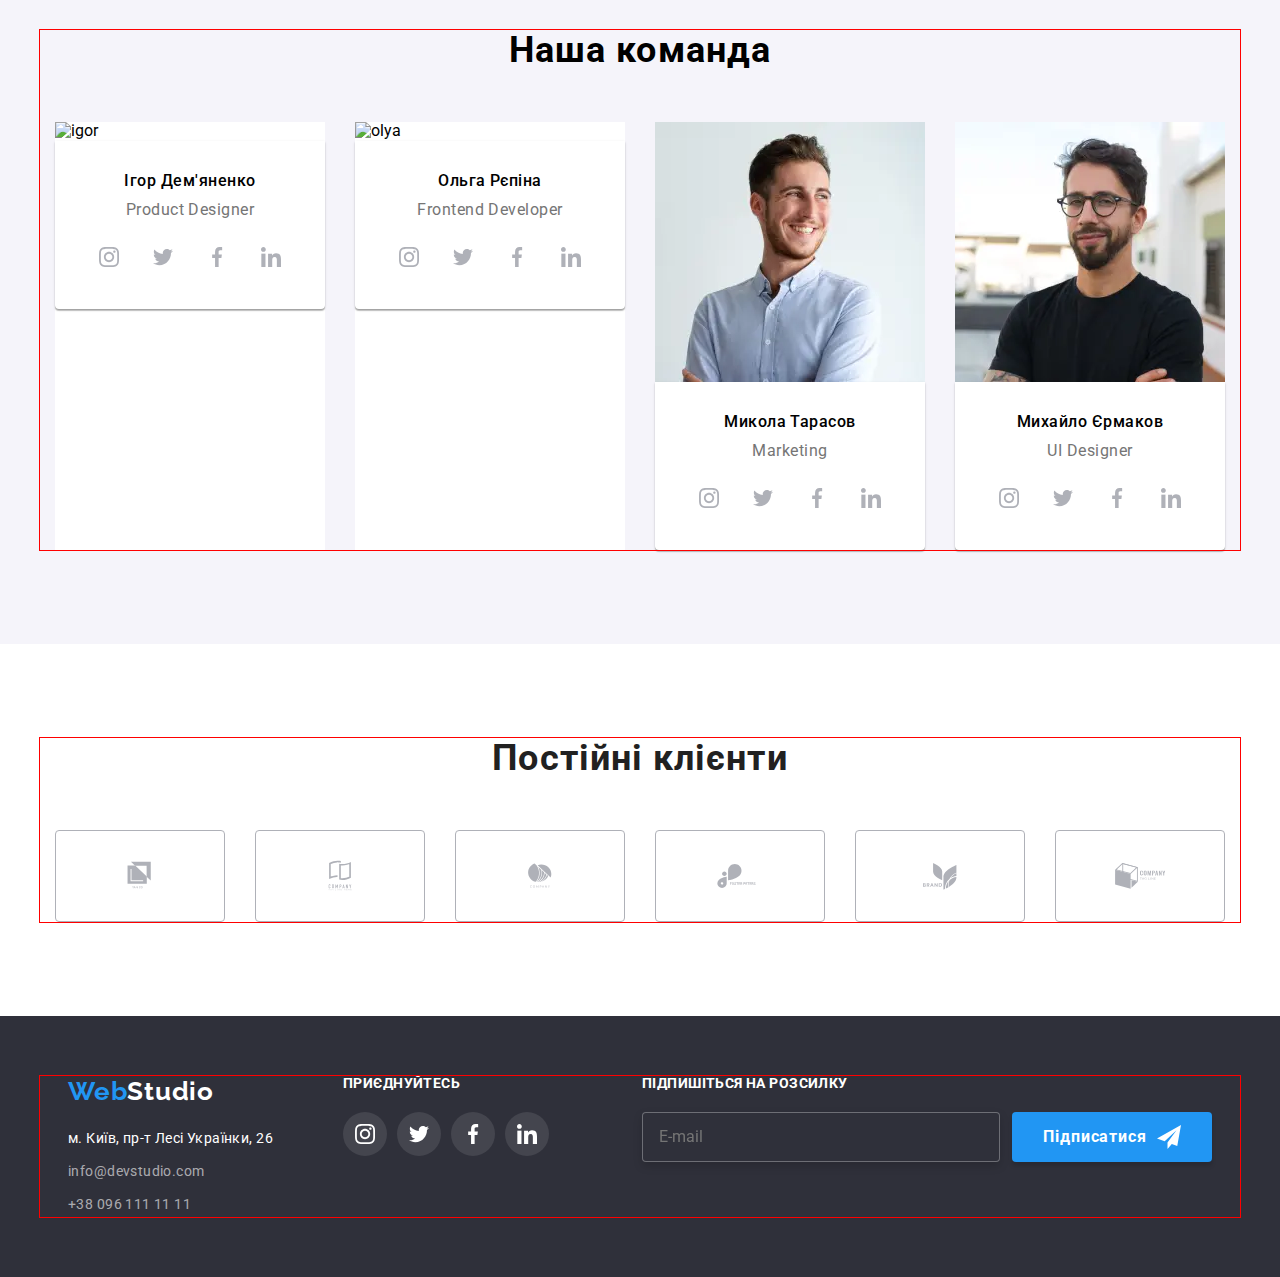
==== commit 753aafb1: "1" ====
--- a/index.html
+++ b/index.html
@@ -13,7 +13,7 @@
       href="https://fonts.googleapis.com/css2?family=Playfair+Display&family=Raleway:wght@700&family=Roboto:wght@400;500;700;900&display=swap"
       rel="stylesheet"
     /> -->
-    <link href="https://unpkg.com/aos@2.3.1/dist/aos.css" rel="stylesheet">
+    <link href="https://unpkg.com/aos@2.3.1/dist/aos.css" rel="stylesheet" />
     <link rel="stylesheet" href="./style/main.min.css" />
   </head>
   <body>
@@ -127,7 +127,7 @@
         </div>
       </section>
       <!-- почему мы -->
-     <section class="benefits" >
+      <section class="benefits">
         <div class="container">
           <h2 class="benefits__uptitle visually-hidden">Почему мы</h2>
           <ul class="benefits__list">
@@ -180,9 +180,9 @@
             </li>
           </ul>
         </div>
-      </section> 
+      </section>
       <!-- чем мы занимаемся -->
-      <section class="work" >
+      <section class="work">
         <div class="container">
           <h2 class="work__title">Чим ми займаємося</h2>
           <ul class="work__list">
@@ -190,30 +190,44 @@
               <div class="work__text__posicion">
                 <h3 class="work__text">Десктопні додатки</h3>
               </div>
-             <img src="./img/tablet.jpg" alt="">
+              <picture>
+               <source srcset="./img/desktop/desk-desktop@1x.webp 1x, ./img/desktop/desk-desktop@2x.webp 2x "  media="(min-width:1200px)">
+               <img src="./img/tablet.jpg" alt="" />
+              </picture>
             </li>
             <li class="work__item">
               <div class="work__text__posicion">
                 <h3 class="work__text">Мобільні додатки</h3>
               </div>
-             <img src="./img/tel.jpg" alt="">
+              <picture>
+                <source srcset="./img/desktop/phone-desktop@1x.webp 1x, ./img/desktop/phone-desktop@2x.webp 2x " media="(min-width:1200px)">
+                <img src="./img/tel.jpg" alt="" />
+              </picture>
             </li>
             <li class="work__item">
               <div class="work__text__posicion">
                 <h3 class="work__text">Дизайнерські рішення</h3>
               </div>
-              <img src="./img/tablet.jpg" alt="">
+              <picture>
+                <source srcset="./img/desktop/tablet-desktop@1x.webp 1x, ./img/desktop/tablet-desktop@2x.webp 2x" media="(min-width:1200px)">
+                <img src="./img/tablet.jpg" alt="" />
+              </picture>
             </li>
           </ul>
         </div>
       </section>
       <!-- наша команда -->
-      <section class="team" >
+      <section class="team">
         <div class="container">
           <h2 class="team__title">Наша команда</h2>
           <ul class="team__list">
             <li class="team__item">
-              <img src="./img/igor.jpg" alt="">
+              <picture>
+                <source srcset="./img/desktop/igor-desktop@1x.jpg 1x, ./img/desktop/igor-desktop@2x.jpg 2x" media="(min-width:1200px)">
+                <source srcset="./img/tablet/igor-tablet@1x.webp 1x, ./img/tablet/igor-tablet@2x.webp 2x" media="(min-width:768px)">
+                <source srcset="./img/mobile/igor-mobile@1x.webp 1x, ./img/mobile/igor-mobile@2x.webp 2x" media="(max-width:767px)">
+              <img src="./img/igor.jpg" alt="igor" class="team__photo" />
+            </picture>
               <div class="team__card">
                 <h3 class="team__name">Ігор Дем'яненко</h3>
                 <p class="team__function">Product Designer</p>
@@ -221,9 +235,7 @@
                   <li class="social__item">
                     <a href="#" class="social__link">
                       <svg class="social__icon" width="20" height="20">
-                        <use
-                          href="./img/symbol-defs.svg#icon-instagram"
-                        ></use>
+                        <use href="./img/symbol-defs.svg#icon-instagram"></use>
                       </svg>
                     </a>
                   </li>
@@ -237,18 +249,14 @@
                   <li class="social__item">
                     <a href="#" class="social__link">
                       <svg class="social__icon" width="20" height="20">
-                        <use
-                          href="./img/symbol-defs.svg#icon-facebook"
-                        ></use>
+                        <use href="./img/symbol-defs.svg#icon-facebook"></use>
                       </svg>
                     </a>
                   </li>
                   <li class="social__item">
                     <a href="#" class="social__link">
                       <svg class="social__icon" width="20" height="20">
-                        <use
-                          href="./img/symbol-defs.svg#icon-linkedin"
-                        ></use>
+                        <use href="./img/symbol-defs.svg#icon-linkedin"></use>
                       </svg>
                     </a>
                   </li>
@@ -256,11 +264,12 @@
               </div>
             </li>
             <li class="team__item">
-              <img
-                class="team__photo"
-                src="./img/olya.jpg"
-                alt="frontend-developer"
-              />
+              <picture>
+                <source srcset="./img/desktop/olga-destop@1x.webp 1x, ./img/desktop/olga-destop@2x.webp 2x " media="(min-width:1200px)">
+                <source srcset="./img/tablet/olga-tablet@1x.webp 1x, ./img/tablet/olga-tablet@2x.webp 2x" media="(min-width:768px)">
+                <source srcset="./img/mobile/olga-mobile@1x.webp 1x, ./img/mobile/olga-mobile@2x.webp 2x" media="(max-width:767px)">
+                     <img src="./img/olya.jpg" alt="olya" class="team__photo">
+                      </picture>
               <div class="team__card">
                 <h3 class="team__name">Ольга Рєпіна</h3>
                 <p class="team__function">Frontend Developer</p>
@@ -268,9 +277,7 @@
                   <li class="social__item">
                     <a href="#" class="social__link"
                       ><svg class="social__icon" width="20" height="20">
-                        <use
-                          href="./img/symbol-defs.svg#icon-instagram"
-                        ></use>
+                        <use href="./img/symbol-defs.svg#icon-instagram"></use>
                       </svg>
                     </a>
                   </li>
@@ -284,18 +291,14 @@
                   <li class="social__item">
                     <a href="#" class="social__link"
                       ><svg class="social__icon" width="20" height="20">
-                        <use
-                          href="./img/symbol-defs.svg#icon-facebook"
-                        ></use>
-                      </svg>
-                    </a>
-                  </li>
-                  <li class="social__item">
-                    <a href="#" class="social__link"
-                      ><svg class="social__icon" width="20" height="20">
-                        <use
-                          href="./img/symbol-defs.svg#icon-linkedin"
-                        ></use>
+                        <use href="./img/symbol-defs.svg#icon-facebook"></use>
+                      </svg>
+                    </a>
+                  </li>
+                  <li class="social__item">
+                    <a href="#" class="social__link"
+                      ><svg class="social__icon" width="20" height="20">
+                        <use href="./img/symbol-defs.svg#icon-linkedin"></use>
                       </svg>
                     </a>
                   </li>
@@ -303,11 +306,12 @@
               </div>
             </li>
             <li class="team__item">
-              <img
-                class="team__photo"
-                src="./img/mikola.jpg"
-                alt="marketing"
-              />
+               <picture>
+              <source srcset="./img/desktop/mikola-desktop@1x.webp 1x, ./img/desktop/mikola-desktop@2x.webp 2x" media="(min-width:1200px)">
+              <source srcset="./img/tablet/mikola-tablet@1x.webp 1x, ./img/tablet/mikola-tablet@2x.webp 2x" media="(min-width:768px)">
+              <source srcset="./img/mobile/mikola-mobile@1x.webp 1x, ./img/mobile/mikola-mobile@2x.webp 2x" media="(max-width:767px)">
+              <img src="./img/mikola.jpg" alt="mukola" class="team__photo" />
+            </picture>
               <div class="team__card">
                 <h3 class="team__name">Микола Тарасов</h3>
                 <p class="team__function">Marketing</p>
@@ -315,9 +319,7 @@
                   <li class="social__item">
                     <a href="#" class="social__link"
                       ><svg class="social__icon" width="20" height="20">
-                        <use
-                          href="./img/symbol-defs.svg#icon-instagram"
-                        ></use>
+                        <use href="./img/symbol-defs.svg#icon-instagram"></use>
                       </svg>
                     </a>
                   </li>
@@ -331,18 +333,14 @@
                   <li class="social__item">
                     <a href="#" class="social__link"
                       ><svg class="social__icon" width="20" height="20">
-                        <use
-                          href="./img/symbol-defs.svg#icon-facebook"
-                        ></use>
-                      </svg>
-                    </a>
-                  </li>
-                  <li class="social__item">
-                    <a href="#" class="social__link"
-                      ><svg class="social__icon" width="20" height="20">
-                        <use
-                          href="./img/symbol-defs.svg#icon-linkedin"
-                        ></use>
+                        <use href="./img/symbol-defs.svg#icon-facebook"></use>
+                      </svg>
+                    </a>
+                  </li>
+                  <li class="social__item">
+                    <a href="#" class="social__link"
+                      ><svg class="social__icon" width="20" height="20">
+                        <use href="./img/symbol-defs.svg#icon-linkedin"></use>
                       </svg>
                     </a>
                   </li>
@@ -350,12 +348,12 @@
               </div>
             </li>
             <li class="team__item">
-              <img
-                class="team__photo"
-                src="./img/mihailo.jpg"
-                alt="ui-designer"
-                width="270"
-              />
+              <picture>
+                <source srcset="./img/desktop/mihailo-desktop@1x.webp 1x, ./img/desktop/mihailo-desktop@2x.webp 2x" media="(min-width:1200px)">
+                <source srcset="./img/tablet/mihailo-tablet@1x.webp 1x, ./img/tablet/mihailo-tablet@2x.webp 2x" media="(min-width:768px)">
+                <source srcset="./img/mobile/mihailo-mobile@1x.webp 1x, ./img/mobile/mihailo-mobile@2x.webp 2x" media="(max-width:767px)">
+                <img src="./img/mihailo.jpg" alt="michael" class="team__photo" />
+              </picture>
               <div class="team__card">
                 <h3 class="team__name">Михайло Єрмаков</h3>
                 <p class="team__function">UI Designer</p>
@@ -363,9 +361,7 @@
                   <li class="social__item">
                     <a href="#" class="social__link"
                       ><svg class="social__icon" width="20" height="20">
-                        <use
-                          href="./img/symbol-defs.svg#icon-instagram"
-                        ></use>
+                        <use href="./img/symbol-defs.svg#icon-instagram"></use>
                       </svg>
                     </a>
                   </li>
@@ -379,18 +375,14 @@
                   <li class="social__item">
                     <a href="#" class="social__link"
                       ><svg class="social__icon" width="20" height="20">
-                        <use
-                          href="./img/symbol-defs.svg#icon-facebook"
-                        ></use>
-                      </svg>
-                    </a>
-                  </li>
-                  <li class="social__item">
-                    <a href="#" class="social__link"
-                      ><svg class="social__icon" width="20" height="20">
-                        <use
-                          href="./img/symbol-defs.svg#icon-linkedin"
-                        ></use>
+                        <use href="./img/symbol-defs.svg#icon-facebook"></use>
+                      </svg>
+                    </a>
+                  </li>
+                  <li class="social__item">
+                    <a href="#" class="social__link"
+                      ><svg class="social__icon" width="20" height="20">
+                        <use href="./img/symbol-defs.svg#icon-linkedin"></use>
                       </svg>
                     </a>
                   </li>
@@ -399,10 +391,10 @@
             </li>
           </ul>
         </div>
-      </section> 
- 
-       <!-- наши клиенты  -->
- <section class="clients" >
+      </section>
+
+      <!-- наши клиенты  -->
+      <section class="clients">
         <div class="container">
           <h2 class="clients__title">Постійні клієнти</h2>
           <ul class="clients__list">
@@ -451,9 +443,9 @@
           </ul>
         </div>
       </section>
-    </main> 
+    </main>
     <!-- подвал -->
-    <footer >
+    <footer>
       <div class="container">
         <div class="footer-section">
           <a href="/" class="logo__footer"
@@ -530,7 +522,7 @@
       </div>
     </footer>
     <!-- модальное окно -->
-  <div class="backdrop is-hidden" data-modal>
+    <div class="backdrop is-hidden" data-modal>
       <div class="modal">
         <p class="modal__description">Залиште свої дані, ми вам передзвонимо</p>
         <form class="modal__form">
@@ -594,9 +586,9 @@
           </svg>
         </button>
       </div>
-    </div> 
-<script src="./js/modal-header.js"></script>
+    </div>
+    <script src="./js/modal-header.js"></script>
     <script src="./js/modal.js"></script>
     <script src="https://unpkg.com/aos@2.3.1/dist/aos.js"></script>
   </body>
-</html>+</html>
--- a/style/main.min.css
+++ b/style/main.min.css
@@ -1 +1 @@
-@import"https://fonts.googleapis.com/css2?family=Playfair+Display&family=Raleway:wght@700&family=Roboto:wght@400;500;700;900&display=swap";body{font-family:"Roboto";color:var(--body-text-color)}ul{list-style:none;padding:0;margin:0}a{text-decoration:none}h1,h2,h3,p,ul{margin:0;padding:0}img{display:block;max-width:100%;width:100%;height:100%}.container{max-width:1200px;margin-right:auto;margin-left:auto;padding-right:15px;padding-left:15px;outline:1px solid red}@media screen and (min-width: 480px){.container{width:480px}}@media screen and (min-width: 768px){.container{width:768px}}@media screen and (min-width: 1200px){.container{width:1200px}}.visually-hidden{position:absolute;white-space:nowrap;width:1px;height:1px;overflow:hidden;border:0;padding:0;clip:rect(0 0 0 0);-webkit-clip-path:inset(50%);clip-path:inset(50%);margin:-1px}.header .container{display:flex;align-items:center;outline:1px solid red}.header{border-bottom:1px solid #ececec;padding-top:10px;padding-bottom:10px}@media screen and (min-width: 768px){.header{padding-top:21px;padding-bottom:21px}}@media screen and (min-width: 1200px){.header{padding-top:24px;padding-bottom:25px}}.nav{display:none}@media screen and (min-width: 768px){.nav{display:block}}.nav__list{display:flex;align-items:center;gap:50px}.nav__link{font-weight:500;font-size:14px;line-height:1.14;letter-spacing:.02em;color:#212121;transition:color 250ms cubic-bezier(0.4, 0, 0.2, 1);position:relative;cursor:pointer}.nav__link-active::after{content:"";position:absolute;width:100%;height:4px;top:45px;left:0;background-color:#2196f3;border-radius:2px;display:flex;align-items:center;justify-content:center}.nav__link:hover,.nav__link:focus{color:#2196f3}.logo{font-family:"Raleway";font-weight:700;margin-right:0;font-size:24px;line-height:1.19;letter-spacing:.72;color:#000}@media screen and (min-width: 768px){.logo{margin-right:88px}}@media screen and (min-width: 1200px){.logo{font-size:26px;letter-spacing:.78;margin-right:0}}.logo__color{color:#2196f3}.contacts{display:none;align-items:center}@media screen and (min-width: 768px){.contacts{flex-direction:column;display:flex;gap:10px}}@media screen and (min-width: 1200px){.contacts{flex-direction:row;gap:30px}}.contacts__icon{margin-right:10px;fill:currentColor}.contacts__item{display:flex;align-items:center}.contacts__link{display:flex;align-items:center;color:#757575;transition:color 250ms cubic-bezier(0.4, 0, 0.2, 1)}.contacts__link:hover,.contacts__link:focus{color:#2196f3}.contacts__text{font-weight:500;font-size:12px;line-height:1.14;letter-spacing:.24px}@media screen and (min-width: 1200px){.contacts__text{font-size:14px;letter-spacing:.28px}}.mob-menu{position:fixed;width:100vw;height:100vh;left:0;top:0;z-index:1}.mob-menu .container{position:relative;height:100vh;width:100vw;display:flex;flex-direction:column;justify-content:start;padding:48px 0 48px 40px;background-color:#fff}.mob-menu.is-hidden{opacity:0;pointer-events:none}.menu-open{background:unset;border:none;font-size:26px}.mob-menu-list{margin-bottom:auto;margin-right:auto}.mob-menu-list__item:not(:last-child){margin-bottom:36px}.mob-menu-list__item:hover{fill:#2196f3}.mob-menu-list__link{font-weight:500;font-size:40px;line-height:1.18;text-align:center;letter-spacing:.02em;text-decoration:none;color:#212121}.mob-menu-list__link:hover{color:#2196f3}.btn-close{position:absolute;border:none;background-color:#fff;top:10px;right:15px}.btn-close:hover{fill:#2196f3}.mob-menu-contacts{margin-bottom:64px;margin-right:auto}.mob-menu-contacts__item:not(:last-child){margin-bottom:32px}.mob-menu-contacts__link{font-weight:500;letter-spacing:.02em;color:#757575;text-decoration:none}.mob-menu-contacts__link:hover{color:#2196f3}.mob-menu-contacts__link_size_big{font-size:34px;line-height:1.18}.mob-menu-contacts__link_size_small{font-size:24px;line-height:1.17}.mob-menu-social{display:flex;margin-right:auto}.mob-menu-social__link{font-weight:500;font-size:18px;line-height:1.22;letter-spacing:.02em;color:#2196f3;text-decoration:none}.mob-menu-social__item:not(:last-child){margin-right:10px;display:flex}.mob-menu-social__item:not(:last-child)::after{content:"";height:100%;width:1px;background-color:rgba(33,33,33,.2);display:block;margin-left:10px}.hero{padding-top:118px;padding-bottom:118px;background-image:linear-gradient(rgba(47, 48, 58, 0.4), rgba(47, 48, 58, 0.4)),url(../img/mobile/hero-mobile@x1.webp);background-position:center;background-repeat:no-repeat;background-size:cover;text-align:center}@media(min-device-pixel-ratio: 2),(-webkit-min-device-pixel-ratio: 2),(min-resolution: 192dpi),(min-resolution: 2dppx){.hero{background-image:linear-gradient(rgba(47, 48, 58, 0.4), rgba(47, 48, 58, 0.4)),url(../img/mobile/hero-mobile@x2.webp)}}@media screen and (min-width: 768px){.hero{background-image:linear-gradient(rgba(47, 48, 58, 0.4), rgba(47, 48, 58, 0.4)),url(../img/tablet/hero-tablet@1x.webp)}}@media screen and (min-width: 768px)and (min-device-pixel-ratio: 2),screen and (min-width: 768px)and (-webkit-min-device-pixel-ratio: 2),screen and (min-width: 768px)and (min-resolution: 192dpi),screen and (min-width: 768px)and (min-resolution: 2dppx){.hero{background-image:linear-gradient(rgba(47, 48, 58, 0.4), rgba(47, 48, 58, 0.4)),url(../img/tablet/hero-tablet@2x.webp)}}@media screen and (min-width: 1200px){.hero{padding-top:200px;padding-bottom:200px;background-image:linear-gradient(rgba(47, 48, 58, 0.4), rgba(47, 48, 58, 0.4)),url(../img/desktop/hero-desktop@1x.webp)}}@media screen and (min-width: 1200px)and (min-device-pixel-ratio: 2),screen and (min-width: 1200px)and (-webkit-min-device-pixel-ratio: 2),screen and (min-width: 1200px)and (min-resolution: 192dpi),screen and (min-width: 1200px)and (min-resolution: 2dppx){.hero{background-image:linear-gradient(rgba(47, 48, 58, 0.4), rgba(47, 48, 58, 0.4)),url(../img/desktop/hero-desktop@2x.webp)}}.hero__title{font-weight:900;font-size:26px;line-height:1.62;text-align:center;letter-spacing:.06em;text-transform:uppercase;margin-bottom:30px;color:#fff}@media screen and (min-width: 1200px){.hero__title{font-size:44px;line-height:1.36}}.hero__button{font-weight:700;font-size:16px;line-height:1.88;display:flex;align-items:center;margin:0 auto;letter-spacing:.06em;border:none;border-radius:4px;background-color:#2196f3;color:#f5f4fa;padding:10px 24px;box-shadow:0px 4px 4px rgba(0,0,0,.15);transition:background-color 250ms cubic-bezier(0.4, 0, 0.2, 1);cursor:pointer}@media screen and (min-width: 1200px){.hero__button{padding:10px 32px}}.hero__button:hover,.hero__button:focus{background-color:#2196f3}.benefits{padding-top:60px;padding-bottom:60px}@media screen and (min-width: 1200px){.benefits{padding-top:94px;padding-bottom:94px}}.benefits__icon{max-width:450px;height:120px;display:flex;align-items:center;justify-content:center;margin-bottom:30px;background:#f5f4fa;border-radius:4px}@media screen and (min-width: 768px){.benefits__icon{max-width:354px;display:flex;align-items:center;justify-content:center}}@media screen and (min-width: 1200px){.benefits__icon{max-width:270px;display:flex;align-items:center;justify-content:center}}@media screen and (min-width: 768px){.benefits__list{display:flex;flex-wrap:wrap}}.benefits__item{width:100%}@media screen and (max-width: 767px){.benefits__item:not(:last-child){margin-bottom:30px}}@media screen and (min-width: 768px){.benefits__item{width:354px;margin-right:30px;margin-bottom:30px}}@media screen and (min-width: 1200px){.benefits__item{width:270px;margin-bottom:0}}.benefits__item:nth-child(2n){margin-right:0}@media screen and (min-width: 1200px){.benefits__item:nth-child(2n){margin-right:30px}}@media screen and (min-width: 768px){.benefits__item:last-child{margin-bottom:0}}@media screen and (min-width: 768px){.benefits__item:nth-child(3){margin-bottom:0}}@media screen and (min-width: 1200px){.benefits{margin-right:0}.benefits__item:nth-child(3){margin-right:30px}.benefits__item:last-child{margin-right:0}}.benefits__title{font-weight:700;font-size:14px;line-height:1.14;margin-bottom:10px;text-align:center}@media screen and (min-width: 768px){.benefits__title{text-align:left}}.benefits__description{font-size:14px;line-height:1.71;letter-spacing:.03em;color:#757575}.work{display:none}@media screen and (min-width: 1200px){.work{display:flex;padding-bottom:94px}}.work__title{font-weight:700;font-size:36px;line-height:1.16;text-align:center;letter-spacing:.03em;margin-bottom:50px}.work__list{display:flex}.work__text__posicion{position:absolute;left:0;bottom:0;width:100%;height:70px;background:rgba(47,48,58,.8);display:flex;align-items:center;justify-content:center}.work__text{font-size:14px;line-height:16px;text-align:center;letter-spacing:.03em;text-transform:uppercase;color:#fff}.work__item{margin-right:30px;position:relative}@media screen and (min-width: 1200px){.work__item{margin-right:30px;position:relative}}.work__item:last-child{margin-right:0}.team{padding-top:60px;padding-bottom:60px;background-color:#f5f4fa}@media screen and (min-width: 1200px){.team{padding-top:94px;padding-bottom:94px}}.team__title{font-weight:700;font-size:28px;line-height:1.18;text-align:center;letter-spacing:.03em;margin-bottom:30px}@media screen and (min-width: 1200px){.team__title{font-weight:700;font-size:36px;line-height:1.16;text-align:center;letter-spacing:.03em;margin-bottom:50px}}@media screen and (min-width: 768px){.team__list{display:flex;flex-wrap:wrap;gap:30px}}.team__item{background-color:#fff;flex-direction:column;display:flex}@media screen and (max-width: 767px){.team__item:not(:last-child){margin-bottom:30px}}@media screen and (min-width: 768px){.team__item{width:calc((100% - 30px)/2)}}@media screen and (min-width: 1200px){.team__item{width:calc((100% - 90px)/4)}}.team__photo{width:100%}@media screen and (min-width: 768px){.team__photo{width:354px}}@media screen and (min-width: 1200px){.team__photo{width:270px}}.team__card{padding-top:30px;padding-bottom:30px;box-shadow:0px 1px 3px rgba(0,0,0,.12),0px 1px 1px rgba(0,0,0,.14),0px 2px 1px rgba(0,0,0,.2);border-radius:0px 0px 4px 4px}.team__name{font-weight:500;font-size:16px;line-height:1.19;text-align:center;letter-spacing:.03em;padding-bottom:10px}.team__function{font-size:16px;line-height:1.19;text-align:center;letter-spacing:.03em;color:#757575}.social{display:flex;align-items:center;justify-content:center;margin-top:16px}.social__item{margin-right:10px}.social__item:last-child{margin-right:0}.social__link{display:flex;align-items:center;justify-content:center;padding:12px;border-radius:50%;fill:#afb1b8;transition:background-color 250ms cubic-bezier(0.4, 0, 0.2, 1),fill 250ms cubic-bezier(0.4, 0, 0.2, 1)}.social__link:hover,.social__link:focus{background-color:#2196f3;fill:#fff}.social__icon:hover,.social__icon:focus{fill:#fff}.clients{padding-top:60px;padding-bottom:60px;text-align:center}@media screen and (min-width: 768px){.clients{display:flex;flex-wrap:wrap}}@media screen and (min-width: 1200px){.clients{padding-top:94px;padding-bottom:94px;text-align:center}}.clients__title{font-weight:700;font-size:28px;line-height:1.18;text-align:center;letter-spacing:.03em;color:#212121;margin-bottom:30px}@media screen and (min-width: 1200px){.clients__title{font-size:36px;line-height:1.16;margin-bottom:50px}}.clients__list{display:flex;flex-wrap:wrap;justify-content:center}.clients__link{display:flex;align-items:center;justify-content:center;width:100%;height:92px;border:1px solid #afb1b8;border-radius:4px;fill:#afb1b8;transition:border-color 250ms cubic-bezier(0.4, 0, 0.2, 1),fill 250ms cubic-bezier(0.4, 0, 0.2, 1);cursor:pointer}.clients__item{width:calc((100% - 60px)/2)}.clients__item:not(:last-child){margin-bottom:30px}.clients__item:nth-child(5){margin-bottom:0}.clients__item:nth-child(2n){margin-left:30px}@media screen and (min-width: 768px){.clients__item{width:calc((100% - 60px)/3);margin-right:30px}.clients__item:nth-child(2n){margin-left:0}.clients__item:nth-child(3n){margin-right:0}.clients__item:nth-child(3){margin-bottom:0}.clients__item:nth-child(4){margin-bottom:0}}@media screen and (min-width: 1200px){.clients__item{width:calc((100% - 150px)/6);margin-bottom:0}.clients__item:nth-child(3){margin-right:30px}.clients__item:last-child{margin-right:0}.clients__item:nth-child(1){margin-bottom:0}.clients__item:nth-child(2){margin-bottom:0}}.clients__link:hover,.clients__link:focus{border-color:#2196f3;fill:#2196f3}.clients__icon{width:106px;height:60px}footer{background-color:#2f303a;padding-top:60px;padding-bottom:60px}@media screen and (min-width: 768px){footer .container{display:flex;flex-wrap:wrap;justify-content:center}}.footer-section{text-align:center}@media screen and (min-width: 768px){.footer-section{text-align:center}}@media screen and (min-width: 1200px){.footer-section{text-align:left}}.logo__footer{font-family:"Raleway";font-weight:700;font-size:26px;line-height:1.19;letter-spacing:.03em;color:#fff}.web__color{color:#2196f3}.footer-nav{margin-top:20px}.footer-nav__mailto{margin-top:9px;margin-bottom:9px}@media screen and (min-width: 768px){.footer-nav__mailto{text-align:center;margin-left:auto;margin-right:auto}}@media screen and (min-width: 1200px){.footer-nav__mailto{text-align:left}}.footer-nav__mailto:last-child{margin-bottom:0}.footer-nav__contact{font-size:14px;line-height:1.71;letter-spacing:.03em;font-style:normal;color:rgba(255,255,255,.6)}.footer-nav__address{font-size:14px;line-height:1.71;letter-spacing:.03em;font-style:normal;color:#fff}.socials{text-align:center;margin-top:60px}@media screen and (min-width: 768px){.socials{text-align:center;margin-left:165px;margin-top:0}}@media screen and (min-width: 1200px){.socials{text-align:left;margin-left:70px}}.socials__title{font-weight:700;font-size:14px;line-height:1.14;letter-spacing:.03em;text-transform:uppercase;color:#fff;margin-bottom:20px}.socials__list{display:flex;align-items:center;justify-content:center}.socials__item{margin-right:10px}.socials__item:last-child{margin-right:0}.socials__link{border-radius:50%;background-color:rgba(255,255,255,.1);padding:12px;display:flex;align-items:center;justify-content:center;fill:#fff;transition:background-color 250ms cubic-bezier(0.4, 0, 0.2, 1)}.socials__link:hover,.socials__link:focus{background-color:#2196f3;fill:#fff}.form{text-align:center;margin-top:60px}@media screen and (min-width: 1200px){.form{text-align:left;margin-left:93px;margin-top:0}}@media screen and (min-width: 1200px){.form__block{display:flex}}.form__title{font-weight:700;font-size:14px;line-height:1.14;letter-spacing:.03em;text-transform:uppercase;color:#fff;margin-bottom:20px}@media screen and (min-width: 1200px){.form__title{font-weight:700;font-size:14px;line-height:1.14;letter-spacing:.03em;text-transform:uppercase;color:#fff;margin-bottom:20px}}.form__input{margin-right:12px;padding-left:16px;width:100%;height:50px;border:1px solid rgba(255,255,255,.3);filter:drop-shadow(0px 4px 4px rgba(0, 0, 0, 0.15));border-radius:4px;background-color:#2f303a;color:#fff}@media screen and (min-width: 768px){.form__input{width:450px}}@media screen and (min-width: 1200px){.form__input{margin-right:12px;padding-left:16px;width:358px;height:50px;border:1px solid rgba(255,255,255,.3);filter:drop-shadow(0px 4px 4px rgba(0, 0, 0, 0.15));border-radius:4px;background-color:#2f303a;color:#fff}}.form__input:hover,.form__input:focus{border-color:#2196f3}.form__button{width:200px;height:50px;background-color:#2196f3;box-shadow:0px 4px 4px rgba(0,0,0,.15);border-radius:4px;border:none;font-weight:700;font-size:16px;line-height:1.87;letter-spacing:.06em;color:#fff;display:flex;align-items:center;justify-content:center;margin-right:auto;margin-left:auto;margin-top:20px}@media screen and (min-width: 1200px){.form__button{margin-top:0;width:200px;height:50px;background-color:#2196f3;box-shadow:0px 4px 4px rgba(0,0,0,.15);border-radius:4px;border:none;font-weight:700;font-size:16px;line-height:1.87;letter-spacing:.06em;color:#fff;display:flex;align-items:center;justify-content:center}}.form__send{width:24px;height:24px;background-color:#2196f3;fill:#fff;margin-left:10px}.backdrop.is-hidden{opacity:0;visibility:hidden;pointer-events:none}.backdrop.is-hidden .modal{transform:translate(-50%, -50%) scale(0.6)}.backdrop{position:fixed;top:0;left:0;width:100%;height:100%;opacity:1;visibility:visible;transition:opacity 250ms linear,visibility 250ms linear;background-color:rgba(0,0,0,.2)}.modal{position:absolute;top:50%;left:50%;transform:translate(-50%, -50%) scale(1);width:450px;height:609px;background-color:#fff;transition:transform 250ms linear;padding:40px;background-color:#fff;box-shadow:0px 1px 3px rgba(0,0,0,.12),0px 1px 1px rgba(0,0,0,.14),0px 2px 1px rgba(0,0,0,.2);border-radius:4px}@media screen and (min-width: 1200px){.modal{width:528px;height:581px}}.modal__description{font-weight:700;font-size:20px;line-height:1.5;text-align:center;letter-spacing:.03em;color:#212121;display:flex;align-items:center;justify-content:center}@media screen and (min-width: 1200px){.modal__description{line-height:1.15}}.modal__form{display:flex;flex-direction:column;margin-top:12px}.modal__field{margin-bottom:10px;position:relative}.modal__obiect{display:block;margin-bottom:4px;font-size:12px;line-height:1.16;letter-spacing:.01em;color:#757575}.modal__obiect:nth-child(4){margin-bottom:0}.modal__input{width:100%;height:40px;padding:11px 12px 11px 42px;border:1px solid rgba(33,33,33,.2);border-radius:4px;outline:rgba(0,0,0,0);cursor:pointer;transition:border-color 250ms cubic-bezier(0.4, 0, 0.2, 1)}.modal__input:hover,.modal__input:focus{border-color:#2196f3}.modal__input:hover+.modal__icon,.modal__input:focus+.modal__icon{fill:#2196f3}.modal__textarea{display:block;margin-top:4px}.modal__icon{position:absolute;top:50%;left:12px;pointer-events:none;transition:border-color 250ms cubic-bezier(0.4, 0, 0.2, 1)}.modal__ico{opacity:0;fill:#fff}.modal__textarea{width:100%;height:120px;padding:11px 12px;border:1px solid rgba(33,33,33,.2);border-radius:4px;outline:rgba(0,0,0,0);margin-bottom:20px;resize:none;cursor:pointer;font-weight:400;font-size:12px;line-height:14px;letter-spacing:.01em;color:rgba(117,117,117,.5)}.modal__agreement{display:flex;align-items:center;justify-content:center;margin-bottom:30px}.modal__agreement__agreement span{font-size:12px}@media screen and (min-width: 1200px){.modal__agreement__agreement span{font-size:14px}}.modal__label{display:flex;align-items:center;font-size:12px;line-height:1.16;letter-spacing:.03em;color:#757575;margin-right:4px}@media screen and (min-width: 1200px){.modal__label{font-size:14px;line-height:1.71}}.modal__checkbox:checked+.modal__check{background-color:#2196f3;border:none}.modal__checkbox:checked+.modal__check .modal__ico{opacity:1}.modal__text{text-decoration-line:underline;color:#2196f3;font-size:12px}@media screen and (min-width: 1200px){.modal__text{font-size:14px}}.modal__check{display:flex;align-items:center;justify-content:center;width:16px;height:15px;border:2px solid #212121;border-radius:3px;margin-left:12px;margin-right:8px}.modal__button{width:200px;height:50px;display:block;margin-right:auto;margin-left:auto;background-color:#188ce8;box-shadow:0px 4px 4px rgba(0,0,0,.15);border-radius:4px;border:none;align-items:center;text-align:center;letter-spacing:.06em;line-height:1.87;color:#fff;cursor:pointer}.modal__close-icon{fill:#212121;transition:fill 250ms cubic-bezier(0.4, 0, 0.2, 1)}.modal__close{position:absolute;width:30px;height:30px;right:8px;top:8px;border-radius:50%;background-color:#fff;border:1px solid rgba(0,0,0,.1);display:flex;align-items:center;justify-content:center;transition:border-color 250ms cubic-bezier(0.4, 0, 0.2, 1);cursor:pointer}.modal__close:hover{border-color:#2196f3}.modal__close:hover .modal__close{fill:#2196f3}.portfolio{padding-top:60px;padding-bottom:60px}@media screen and (min-width: 1200px){.portfolio{padding-top:94px;padding-bottom:94px}}@media screen and (min-width: 76px){.services{display:flex;flex-wrap:wrap;row-gap:15px;margin-bottom:30px;-moz-column-gap:8px;column-gap:8px}}@media screen and (min-width: 768px){.services{justify-content:center}}@media screen and (min-width: 1200px){.services{margin-bottom:50px}}.services__item{max-width:450px}@media screen and (min-width: 768px){.services__item{max-width:354px}}@media screen and (min-width: 1200px){.services__item{max-width:370px}}.services__item:last-child{margin-right:0}.services__button{font-family:"Roboto";font-weight:500;font-size:16px;line-height:1.62;text-align:center;letter-spacing:.03em;color:#212121;background-color:#f5f4fa;border-radius:4px;border:none;cursor:pointer;padding:6px 22px;transition:color 250ms cubic-bezier(0.4, 0, 0.2, 1),background-color 250ms cubic-bezier(0.4, 0, 0.2, 1)}.services__button:hover,.services__button:focus{color:#fff;background-color:#2196f3;border-radius:4px}.collage{display:flex;flex-wrap:wrap;gap:30px;justify-content:center}@media screen and (min-width: 768px){.collage{justify-content:space-between}}.collage__item{width:100%}@media screen and (min-width: 768px){.collage__item{width:calc((100% - 30px)/2);max-width:354px}}@media screen and (min-width: 1200px){.collage__item{width:calc((100% - 60px)/3);max-width:370px}}.collage__item:hover,.collage__item:focus{box-shadow:0px 1px 1px rgba(0,0,0,.12),0px 4px 4px rgba(0,0,0,.06),1px 4px 6px rgba(0,0,0,.16)}.collage__link:hover .collage__text{transform:translateY(0)}.collage__wrap{position:relative;overflow:hidden}.collage__photo{width:100%}@media screen and (min-width: 768px){.collage__photo{width:100%}}.collage__text{position:absolute;top:0;left:0;width:100%;height:100%;font-size:18px;line-height:1.56;letter-spacing:.03em;padding:24px;color:#fff;background-color:rgba(33,150,243,.9);display:flex;align-items:center;transform:translateY(100%);transition:transform 250ms cubic-bezier(0.4, 0, 0.2, 1)}.collage__frame{padding:20px 24px;border-left:1px solid #eee;border-right:1px solid #eee;border-bottom:1px solid #eee;flex-grow:1}.collage__title{font-weight:700;font-size:18px;line-height:2;letter-spacing:.06em;color:#212121}.collage__description{font-size:16px;line-height:1.88;letter-spacing:.03em;margin-top:4px;color:#757575}.collage__link{display:flex;flex-direction:column;height:100%}/*# sourceMappingURL=main.min.css.map */+@import"https://fonts.googleapis.com/css2?family=Playfair+Display&family=Raleway:wght@700&family=Roboto:wght@400;500;700;900&display=swap";body{font-family:"Roboto";color:var(--body-text-color)}ul{list-style:none;padding:0;margin:0}a{text-decoration:none}h1,h2,h3,p,ul{margin:0;padding:0}img{display:block;max-width:100%;width:100%;height:100%}.container{max-width:1200px;margin-right:auto;margin-left:auto;padding-right:15px;padding-left:15px;outline:1px solid red}@media screen and (min-width: 480px){.container{width:480px}}@media screen and (min-width: 768px){.container{width:768px}}@media screen and (min-width: 1200px){.container{width:1200px}}.visually-hidden{position:absolute;white-space:nowrap;width:1px;height:1px;overflow:hidden;border:0;padding:0;clip:rect(0 0 0 0);-webkit-clip-path:inset(50%);clip-path:inset(50%);margin:-1px}.header .container{display:flex;height:80px;align-items:center;justify-content:center}@media screen and (min-width: 768px){.header .container{justify-content:space-between}}@media screen and (min-width: 1200px){.header .container{display:flex;height:80px;align-items:center;justify-content:center}}.header .container .btn-open{border:none;background-color:#fff;fill:#212121}@media screen and (min-width: 768px){.header .container .btn-open{display:none}}.header .container .btn-open:hover svg{fill:#2196f3}.header{border-bottom:1px solid #ececec}.nav{width:100%;display:flex;align-items:center;justify-content:space-between}@media screen and (min-width: 768px){.nav{display:flex;width:auto}}.nav__button{display:block;margin-left:auto;border:none;background-color:#fff}@media screen and (min-width: 768px){.nav__button{display:none}}.nav__list{display:none;align-items:center;margin-left:73px}@media screen and (min-width: 768px){.nav__list{display:flex}}@media screen and (min-width: 1200px){.nav__list{margin-left:93px}}.nav__item{margin-right:50px}@media screen and (min-width: 768px){.nav__item{font-weight:500;font-size:14px;line-height:1.14;letter-spacing:.02em;color:#212121}}.nav__item:last-child{margin-right:0}.nav__link{font-weight:500;font-size:14px;line-height:1.14;letter-spacing:.02em;color:#212121;transition:color 250ms cubic-bezier(0.4, 0, 0.2, 1);position:relative;cursor:pointer}.nav__link-active::after{content:"";position:absolute;width:100%;height:4px;top:45px;left:0;background-color:#2196f3;border-radius:2px;display:flex;align-items:center;justify-content:center}.nav__link:hover,.nav__link:focus{color:#2196f3}.logo{display:block;margin-right:auto;font-family:"Raleway";font-weight:700;font-size:26px;line-height:1.19;letter-spacing:.03em;color:#000}.logo__color{color:#2196f3}.contacts{display:none;align-items:center;margin-left:auto}@media screen and (min-width: 768px){.contacts{display:block;margin-left:73px}}@media screen and (min-width: 1200px){.contacts{display:flex;margin-left:auto}}.contacts__icon{margin-right:10px;fill:currentColor}.contacts__item{display:flex;align-items:center}@media screen and (min-width: 768px){.contacts__item:first-child{margin-right:0;margin-bottom:10px}}@media screen and (min-width: 1200px){.contacts__item:first-child{margin-right:50px;margin-bottom:0}}.contacts__link{display:flex;align-items:center;color:#757575;transition:color 250ms cubic-bezier(0.4, 0, 0.2, 1)}.contacts__link:hover,.contacts__link:focus{color:#2196f3}.contacts__text{font-weight:500;font-size:14px;line-height:1.14;letter-spacing:.02em}.mob-menu{position:fixed;width:100vw;height:100vh;left:0;top:0;z-index:1}.mob-menu .container{position:relative;height:100vh;width:100vw;display:flex;flex-direction:column;justify-content:start;padding:48px 0 48px 40px;background-color:#fff}.mob-menu.is-hidden{opacity:0;pointer-events:none}.menu-open{background:unset;border:none;font-size:26px}.mob-menu-list{margin-bottom:auto;margin-right:auto}.mob-menu-list__item:not(:last-child){margin-bottom:36px}.mob-menu-list__item:hover{fill:#2196f3}.mob-menu-list__link{font-weight:500;font-size:40px;line-height:1.18;text-align:center;letter-spacing:.02em;text-decoration:none;color:#212121}.mob-menu-list__link:hover{color:#2196f3}.btn-close{position:absolute;border:none;background-color:#fff;top:10px;right:15px}.btn-close:hover{fill:#2196f3}.mob-menu-contacts{margin-bottom:64px;margin-right:auto}.mob-menu-contacts__item:not(:last-child){margin-bottom:32px}.mob-menu-contacts__link{font-weight:500;letter-spacing:.02em;color:#757575;text-decoration:none}.mob-menu-contacts__link:hover{color:#2196f3}.mob-menu-contacts__link_size_big{font-size:34px;line-height:1.18}.mob-menu-contacts__link_size_small{font-size:24px;line-height:1.17}.mob-menu-social{display:flex;margin-right:auto}.mob-menu-social__link{font-weight:500;font-size:18px;line-height:1.22;letter-spacing:.02em;color:#2196f3;text-decoration:none}.mob-menu-social__item:not(:last-child){margin-right:10px;display:flex}.mob-menu-social__item:not(:last-child)::after{content:"";height:100%;width:1px;background-color:rgba(33,33,33,.2);display:block;margin-left:10px}.hero{padding-top:118px;padding-bottom:118px;background-image:linear-gradient(rgba(47, 48, 58, 0.4), rgba(47, 48, 58, 0.4)),url(../img/mobile/hero-mobile@x1.webp);background-position:center;background-repeat:no-repeat;background-size:cover;text-align:center}@media(min-device-pixel-ratio: 2),(-webkit-min-device-pixel-ratio: 2),(min-resolution: 192dpi),(min-resolution: 2dppx){.hero{background-image:linear-gradient(rgba(47, 48, 58, 0.4), rgba(47, 48, 58, 0.4)),url(../img/mobile/hero-mobile@x2.webp)}}@media screen and (min-width: 768px){.hero{background-image:linear-gradient(rgba(47, 48, 58, 0.4), rgba(47, 48, 58, 0.4)),url(../img/tablet/hero-tablet@1x.webp)}}@media screen and (min-width: 768px)and (min-device-pixel-ratio: 2),screen and (min-width: 768px)and (-webkit-min-device-pixel-ratio: 2),screen and (min-width: 768px)and (min-resolution: 192dpi),screen and (min-width: 768px)and (min-resolution: 2dppx){.hero{background-image:linear-gradient(rgba(47, 48, 58, 0.4), rgba(47, 48, 58, 0.4)),url(../img/tablet/hero-tablet@2x.webp)}}@media screen and (min-width: 1200px){.hero{padding-top:200px;padding-bottom:200px;background-image:linear-gradient(rgba(47, 48, 58, 0.4), rgba(47, 48, 58, 0.4)),url(../img/desktop/hero-desktop@1x.webp)}}@media screen and (min-width: 1200px)and (min-device-pixel-ratio: 2),screen and (min-width: 1200px)and (-webkit-min-device-pixel-ratio: 2),screen and (min-width: 1200px)and (min-resolution: 192dpi),screen and (min-width: 1200px)and (min-resolution: 2dppx){.hero{background-image:linear-gradient(rgba(47, 48, 58, 0.4), rgba(47, 48, 58, 0.4)),url(../img/desktop/hero-desktop@2x.webp)}}.hero__title{font-weight:900;font-size:26px;line-height:1.62;text-align:center;letter-spacing:.06em;text-transform:uppercase;margin-bottom:30px;color:#fff}@media screen and (min-width: 1200px){.hero__title{font-size:44px;line-height:1.36}}.hero__button{font-weight:700;font-size:16px;line-height:1.88;display:flex;align-items:center;margin:0 auto;letter-spacing:.06em;border:none;border-radius:4px;background-color:#2196f3;color:#f5f4fa;padding:10px 24px;box-shadow:0px 4px 4px rgba(0,0,0,.15);transition:background-color 250ms cubic-bezier(0.4, 0, 0.2, 1);cursor:pointer}@media screen and (min-width: 1200px){.hero__button{padding:10px 32px}}.hero__button:hover,.hero__button:focus{background-color:#2196f3}.benefits{padding-top:60px;padding-bottom:60px}@media screen and (min-width: 1200px){.benefits{padding-top:94px;padding-bottom:94px}}.benefits__icon{max-width:450px;height:120px;display:flex;align-items:center;justify-content:center;margin-bottom:30px;background:#f5f4fa;border-radius:4px}@media screen and (min-width: 768px){.benefits__icon{max-width:354px;display:flex;align-items:center;justify-content:center}}@media screen and (min-width: 1200px){.benefits__icon{max-width:270px;display:flex;align-items:center;justify-content:center}}@media screen and (min-width: 768px){.benefits__list{display:flex;flex-wrap:wrap}}.benefits__item{width:100%}@media screen and (max-width: 767px){.benefits__item:not(:last-child){margin-bottom:30px}}@media screen and (min-width: 768px){.benefits__item{width:354px;margin-right:30px;margin-bottom:30px}}@media screen and (min-width: 1200px){.benefits__item{width:270px;margin-bottom:0}}.benefits__item:nth-child(2n){margin-right:0}@media screen and (min-width: 1200px){.benefits__item:nth-child(2n){margin-right:30px}}@media screen and (min-width: 768px){.benefits__item:last-child{margin-bottom:0}}@media screen and (min-width: 768px){.benefits__item:nth-child(3){margin-bottom:0}}@media screen and (min-width: 1200px){.benefits{margin-right:0}.benefits__item:nth-child(3){margin-right:30px}.benefits__item:last-child{margin-right:0}}.benefits__title{font-weight:700;font-size:14px;line-height:1.14;margin-bottom:10px;text-align:center}@media screen and (min-width: 768px){.benefits__title{text-align:left}}.benefits__description{font-size:14px;line-height:1.71;letter-spacing:.03em;color:#757575}.work{display:none}@media screen and (min-width: 1200px){.work{display:flex;padding-bottom:94px}}.work__title{font-weight:700;font-size:36px;line-height:1.16;text-align:center;letter-spacing:.03em;margin-bottom:50px}.work__list{display:flex}.work__text__posicion{position:absolute;left:0;bottom:0;width:100%;height:70px;background:rgba(47,48,58,.8);display:flex;align-items:center;justify-content:center}.work__text{font-size:14px;line-height:16px;text-align:center;letter-spacing:.03em;text-transform:uppercase;color:#fff}.work__item{margin-right:30px;position:relative}@media screen and (min-width: 1200px){.work__item{margin-right:30px;position:relative}}.work__item:last-child{margin-right:0}.team{padding-top:60px;padding-bottom:60px;background-color:#f5f4fa}@media screen and (min-width: 1200px){.team{padding-top:94px;padding-bottom:94px}}.team__title{font-weight:700;font-size:28px;line-height:1.18;text-align:center;letter-spacing:.03em;margin-bottom:30px}@media screen and (min-width: 1200px){.team__title{font-weight:700;font-size:36px;line-height:1.16;text-align:center;letter-spacing:.03em;margin-bottom:50px}}@media screen and (min-width: 768px){.team__list{display:flex;flex-wrap:wrap;gap:30px}}.team__item{background-color:#fff;flex-direction:column;display:flex}@media screen and (max-width: 767px){.team__item:not(:last-child){margin-bottom:30px}}@media screen and (min-width: 768px){.team__item{width:calc((100% - 30px)/2)}}@media screen and (min-width: 1200px){.team__item{width:calc((100% - 90px)/4)}}.team__photo{width:100%}@media screen and (min-width: 768px){.team__photo{width:354px}}@media screen and (min-width: 1200px){.team__photo{width:270px}}.team__card{padding-top:30px;padding-bottom:30px;box-shadow:0px 1px 3px rgba(0,0,0,.12),0px 1px 1px rgba(0,0,0,.14),0px 2px 1px rgba(0,0,0,.2);border-radius:0px 0px 4px 4px}.team__name{font-weight:500;font-size:16px;line-height:1.19;text-align:center;letter-spacing:.03em;padding-bottom:10px}.team__function{font-size:16px;line-height:1.19;text-align:center;letter-spacing:.03em;color:#757575}.social{display:flex;align-items:center;justify-content:center;margin-top:16px}.social__item{margin-right:10px}.social__item:last-child{margin-right:0}.social__link{display:flex;align-items:center;justify-content:center;padding:12px;border-radius:50%;fill:#afb1b8;transition:background-color 250ms cubic-bezier(0.4, 0, 0.2, 1),fill 250ms cubic-bezier(0.4, 0, 0.2, 1)}.social__link:hover,.social__link:focus{background-color:#2196f3;fill:#fff}.social__icon:hover,.social__icon:focus{fill:#fff}.clients{padding-top:60px;padding-bottom:60px;text-align:center}@media screen and (min-width: 768px){.clients{display:flex;flex-wrap:wrap}}@media screen and (min-width: 1200px){.clients{padding-top:94px;padding-bottom:94px;text-align:center}}.clients__title{font-weight:700;font-size:28px;line-height:1.18;text-align:center;letter-spacing:.03em;color:#212121;margin-bottom:30px}@media screen and (min-width: 1200px){.clients__title{font-size:36px;line-height:1.16;margin-bottom:50px}}.clients__list{display:flex;flex-wrap:wrap;justify-content:center}.clients__link{display:flex;align-items:center;justify-content:center;width:100%;height:92px;border:1px solid #afb1b8;border-radius:4px;fill:#afb1b8;transition:border-color 250ms cubic-bezier(0.4, 0, 0.2, 1),fill 250ms cubic-bezier(0.4, 0, 0.2, 1);cursor:pointer}.clients__item{width:calc((100% - 60px)/2)}.clients__item:not(:last-child){margin-bottom:30px}.clients__item:nth-child(5){margin-bottom:0}.clients__item:nth-child(2n){margin-left:30px}@media screen and (min-width: 768px){.clients__item{width:calc((100% - 60px)/3);margin-right:30px}.clients__item:nth-child(2n){margin-left:0}.clients__item:nth-child(3n){margin-right:0}.clients__item:nth-child(3){margin-bottom:0}.clients__item:nth-child(4){margin-bottom:0}}@media screen and (min-width: 1200px){.clients__item{width:calc((100% - 150px)/6);margin-bottom:0}.clients__item:nth-child(3){margin-right:30px}.clients__item:last-child{margin-right:0}.clients__item:nth-child(1){margin-bottom:0}.clients__item:nth-child(2){margin-bottom:0}}.clients__link:hover,.clients__link:focus{border-color:#2196f3;fill:#2196f3}.clients__icon{width:106px;height:60px}footer{background-color:#2f303a;padding-top:60px;padding-bottom:60px}@media screen and (min-width: 768px){footer .container{display:flex;flex-wrap:wrap;justify-content:center}}.footer-section{text-align:center}@media screen and (min-width: 768px){.footer-section{text-align:center}}@media screen and (min-width: 1200px){.footer-section{text-align:left}}.logo__footer{font-family:"Raleway";font-weight:700;font-size:26px;line-height:1.19;letter-spacing:.03em;color:#fff}.web__color{color:#2196f3}.footer-nav{margin-top:20px}.footer-nav__mailto{margin-top:9px;margin-bottom:9px}@media screen and (min-width: 768px){.footer-nav__mailto{text-align:center;margin-left:auto;margin-right:auto}}@media screen and (min-width: 1200px){.footer-nav__mailto{text-align:left}}.footer-nav__mailto:last-child{margin-bottom:0}.footer-nav__contact{font-size:14px;line-height:1.71;letter-spacing:.03em;font-style:normal;color:rgba(255,255,255,.6)}.footer-nav__address{font-size:14px;line-height:1.71;letter-spacing:.03em;font-style:normal;color:#fff}.socials{text-align:center;margin-top:60px}@media screen and (min-width: 768px){.socials{text-align:center;margin-left:165px;margin-top:0}}@media screen and (min-width: 1200px){.socials{text-align:left;margin-left:70px}}.socials__title{font-weight:700;font-size:14px;line-height:1.14;letter-spacing:.03em;text-transform:uppercase;color:#fff;margin-bottom:20px}.socials__list{display:flex;align-items:center;justify-content:center}.socials__item{margin-right:10px}.socials__item:last-child{margin-right:0}.socials__link{border-radius:50%;background-color:rgba(255,255,255,.1);padding:12px;display:flex;align-items:center;justify-content:center;fill:#fff;transition:background-color 250ms cubic-bezier(0.4, 0, 0.2, 1)}.socials__link:hover,.socials__link:focus{background-color:#2196f3;fill:#fff}.form{text-align:center;margin-top:60px}@media screen and (min-width: 1200px){.form{text-align:left;margin-left:93px;margin-top:0}}@media screen and (min-width: 1200px){.form__block{display:flex}}.form__title{font-weight:700;font-size:14px;line-height:1.14;letter-spacing:.03em;text-transform:uppercase;color:#fff;margin-bottom:20px}@media screen and (min-width: 1200px){.form__title{font-weight:700;font-size:14px;line-height:1.14;letter-spacing:.03em;text-transform:uppercase;color:#fff;margin-bottom:20px}}.form__input{margin-right:12px;padding-left:16px;width:100%;height:50px;border:1px solid rgba(255,255,255,.3);filter:drop-shadow(0px 4px 4px rgba(0, 0, 0, 0.15));border-radius:4px;background-color:#2f303a;color:#fff}@media screen and (min-width: 768px){.form__input{width:450px}}@media screen and (min-width: 1200px){.form__input{margin-right:12px;padding-left:16px;width:358px;height:50px;border:1px solid rgba(255,255,255,.3);filter:drop-shadow(0px 4px 4px rgba(0, 0, 0, 0.15));border-radius:4px;background-color:#2f303a;color:#fff}}.form__input:hover,.form__input:focus{border-color:#2196f3}.form__button{width:200px;height:50px;background-color:#2196f3;box-shadow:0px 4px 4px rgba(0,0,0,.15);border-radius:4px;border:none;font-weight:700;font-size:16px;line-height:1.87;letter-spacing:.06em;color:#fff;display:flex;align-items:center;justify-content:center;margin-right:auto;margin-left:auto;margin-top:20px}@media screen and (min-width: 1200px){.form__button{margin-top:0;width:200px;height:50px;background-color:#2196f3;box-shadow:0px 4px 4px rgba(0,0,0,.15);border-radius:4px;border:none;font-weight:700;font-size:16px;line-height:1.87;letter-spacing:.06em;color:#fff;display:flex;align-items:center;justify-content:center}}.form__send{width:24px;height:24px;background-color:#2196f3;fill:#fff;margin-left:10px}.backdrop.is-hidden{opacity:0;visibility:hidden;pointer-events:none}.backdrop.is-hidden .modal{transform:translate(-50%, -50%) scale(0.6)}.backdrop{position:fixed;top:0;left:0;width:100%;height:100%;opacity:1;visibility:visible;transition:opacity 250ms linear,visibility 250ms linear;background-color:rgba(0,0,0,.2)}.modal{position:absolute;top:50%;left:50%;transform:translate(-50%, -50%) scale(1);width:450px;height:609px;background-color:#fff;transition:transform 250ms linear;padding:40px;background-color:#fff;box-shadow:0px 1px 3px rgba(0,0,0,.12),0px 1px 1px rgba(0,0,0,.14),0px 2px 1px rgba(0,0,0,.2);border-radius:4px}@media screen and (min-width: 1200px){.modal{width:528px;height:581px}}.modal__description{font-weight:700;font-size:20px;line-height:1.5;text-align:center;letter-spacing:.03em;color:#212121;display:flex;align-items:center;justify-content:center}@media screen and (min-width: 1200px){.modal__description{line-height:1.15}}.modal__form{display:flex;flex-direction:column;margin-top:12px}.modal__field{margin-bottom:10px;position:relative}.modal__obiect{display:block;margin-bottom:4px;font-size:12px;line-height:1.16;letter-spacing:.01em;color:#757575}.modal__obiect:nth-child(4){margin-bottom:0}.modal__input{width:100%;height:40px;padding:11px 12px 11px 42px;border:1px solid rgba(33,33,33,.2);border-radius:4px;outline:rgba(0,0,0,0);cursor:pointer;transition:border-color 250ms cubic-bezier(0.4, 0, 0.2, 1)}.modal__input:hover,.modal__input:focus{border-color:#2196f3}.modal__input:hover+.modal__icon,.modal__input:focus+.modal__icon{fill:#2196f3}.modal__textarea{display:block;margin-top:4px}.modal__icon{position:absolute;top:50%;left:12px;pointer-events:none;transition:border-color 250ms cubic-bezier(0.4, 0, 0.2, 1)}.modal__ico{opacity:0;fill:#fff}.modal__textarea{width:100%;height:120px;padding:11px 12px;border:1px solid rgba(33,33,33,.2);border-radius:4px;outline:rgba(0,0,0,0);margin-bottom:20px;resize:none;cursor:pointer;font-weight:400;font-size:12px;line-height:14px;letter-spacing:.01em;color:rgba(117,117,117,.5)}.modal__agreement{display:flex;align-items:center;justify-content:center;margin-bottom:30px}.modal__agreement__agreement span{font-size:12px}@media screen and (min-width: 1200px){.modal__agreement__agreement span{font-size:14px}}.modal__label{display:flex;align-items:center;font-size:12px;line-height:1.16;letter-spacing:.03em;color:#757575;margin-right:4px}@media screen and (min-width: 1200px){.modal__label{font-size:14px;line-height:1.71}}.modal__checkbox:checked+.modal__check{background-color:#2196f3;border:none}.modal__checkbox:checked+.modal__check .modal__ico{opacity:1}.modal__text{text-decoration-line:underline;color:#2196f3;font-size:12px}@media screen and (min-width: 1200px){.modal__text{font-size:14px}}.modal__check{display:flex;align-items:center;justify-content:center;width:16px;height:15px;border:2px solid #212121;border-radius:3px;margin-left:12px;margin-right:8px}.modal__button{width:200px;height:50px;display:block;margin-right:auto;margin-left:auto;background-color:#188ce8;box-shadow:0px 4px 4px rgba(0,0,0,.15);border-radius:4px;border:none;align-items:center;text-align:center;letter-spacing:.06em;line-height:1.87;color:#fff;cursor:pointer}.modal__close-icon{fill:#212121;transition:fill 250ms cubic-bezier(0.4, 0, 0.2, 1)}.modal__close{position:absolute;width:30px;height:30px;right:8px;top:8px;border-radius:50%;background-color:#fff;border:1px solid rgba(0,0,0,.1);display:flex;align-items:center;justify-content:center;transition:border-color 250ms cubic-bezier(0.4, 0, 0.2, 1);cursor:pointer}.modal__close:hover{border-color:#2196f3}.modal__close:hover .modal__close{fill:#2196f3}.portfolio{padding-top:60px;padding-bottom:60px}@media screen and (min-width: 1200px){.portfolio{padding-top:94px;padding-bottom:94px}}@media screen and (min-width: 76px){.services{display:flex;flex-wrap:wrap;row-gap:15px;margin-bottom:30px;-moz-column-gap:8px;column-gap:8px}}@media screen and (min-width: 768px){.services{justify-content:center}}@media screen and (min-width: 1200px){.services{margin-bottom:50px}}.services__item{max-width:450px}@media screen and (min-width: 768px){.services__item{max-width:354px}}@media screen and (min-width: 1200px){.services__item{max-width:370px}}.services__item:last-child{margin-right:0}.services__button{font-family:"Roboto";font-weight:500;font-size:16px;line-height:1.62;text-align:center;letter-spacing:.03em;color:#212121;background-color:#f5f4fa;border-radius:4px;border:none;cursor:pointer;padding:6px 22px;transition:color 250ms cubic-bezier(0.4, 0, 0.2, 1),background-color 250ms cubic-bezier(0.4, 0, 0.2, 1)}.services__button:hover,.services__button:focus{color:#fff;background-color:#2196f3;border-radius:4px}.collage{display:flex;flex-wrap:wrap;gap:30px;justify-content:center}@media screen and (min-width: 768px){.collage{justify-content:space-between}}.collage__item{width:100%}@media screen and (min-width: 768px){.collage__item{width:calc((100% - 30px)/2);max-width:354px}}@media screen and (min-width: 1200px){.collage__item{width:calc((100% - 60px)/3);max-width:370px}}.collage__item:hover,.collage__item:focus{box-shadow:0px 1px 1px rgba(0,0,0,.12),0px 4px 4px rgba(0,0,0,.06),1px 4px 6px rgba(0,0,0,.16)}.collage__link:hover .collage__text{transform:translateY(0)}.collage__wrap{position:relative;overflow:hidden}.collage__photo{width:100%}@media screen and (min-width: 768px){.collage__photo{width:100%}}.collage__text{position:absolute;top:0;left:0;width:100%;height:100%;font-size:18px;line-height:1.56;letter-spacing:.03em;padding:24px;color:#fff;background-color:rgba(33,150,243,.9);display:flex;align-items:center;transform:translateY(100%);transition:transform 250ms cubic-bezier(0.4, 0, 0.2, 1)}.collage__frame{padding:20px 24px;border-left:1px solid #eee;border-right:1px solid #eee;border-bottom:1px solid #eee;flex-grow:1}.collage__title{font-weight:700;font-size:18px;line-height:2;letter-spacing:.06em;color:#212121}.collage__description{font-size:16px;line-height:1.88;letter-spacing:.03em;margin-top:4px;color:#757575}.collage__link{display:flex;flex-direction:column;height:100%}/*# sourceMappingURL=main.min.css.map */